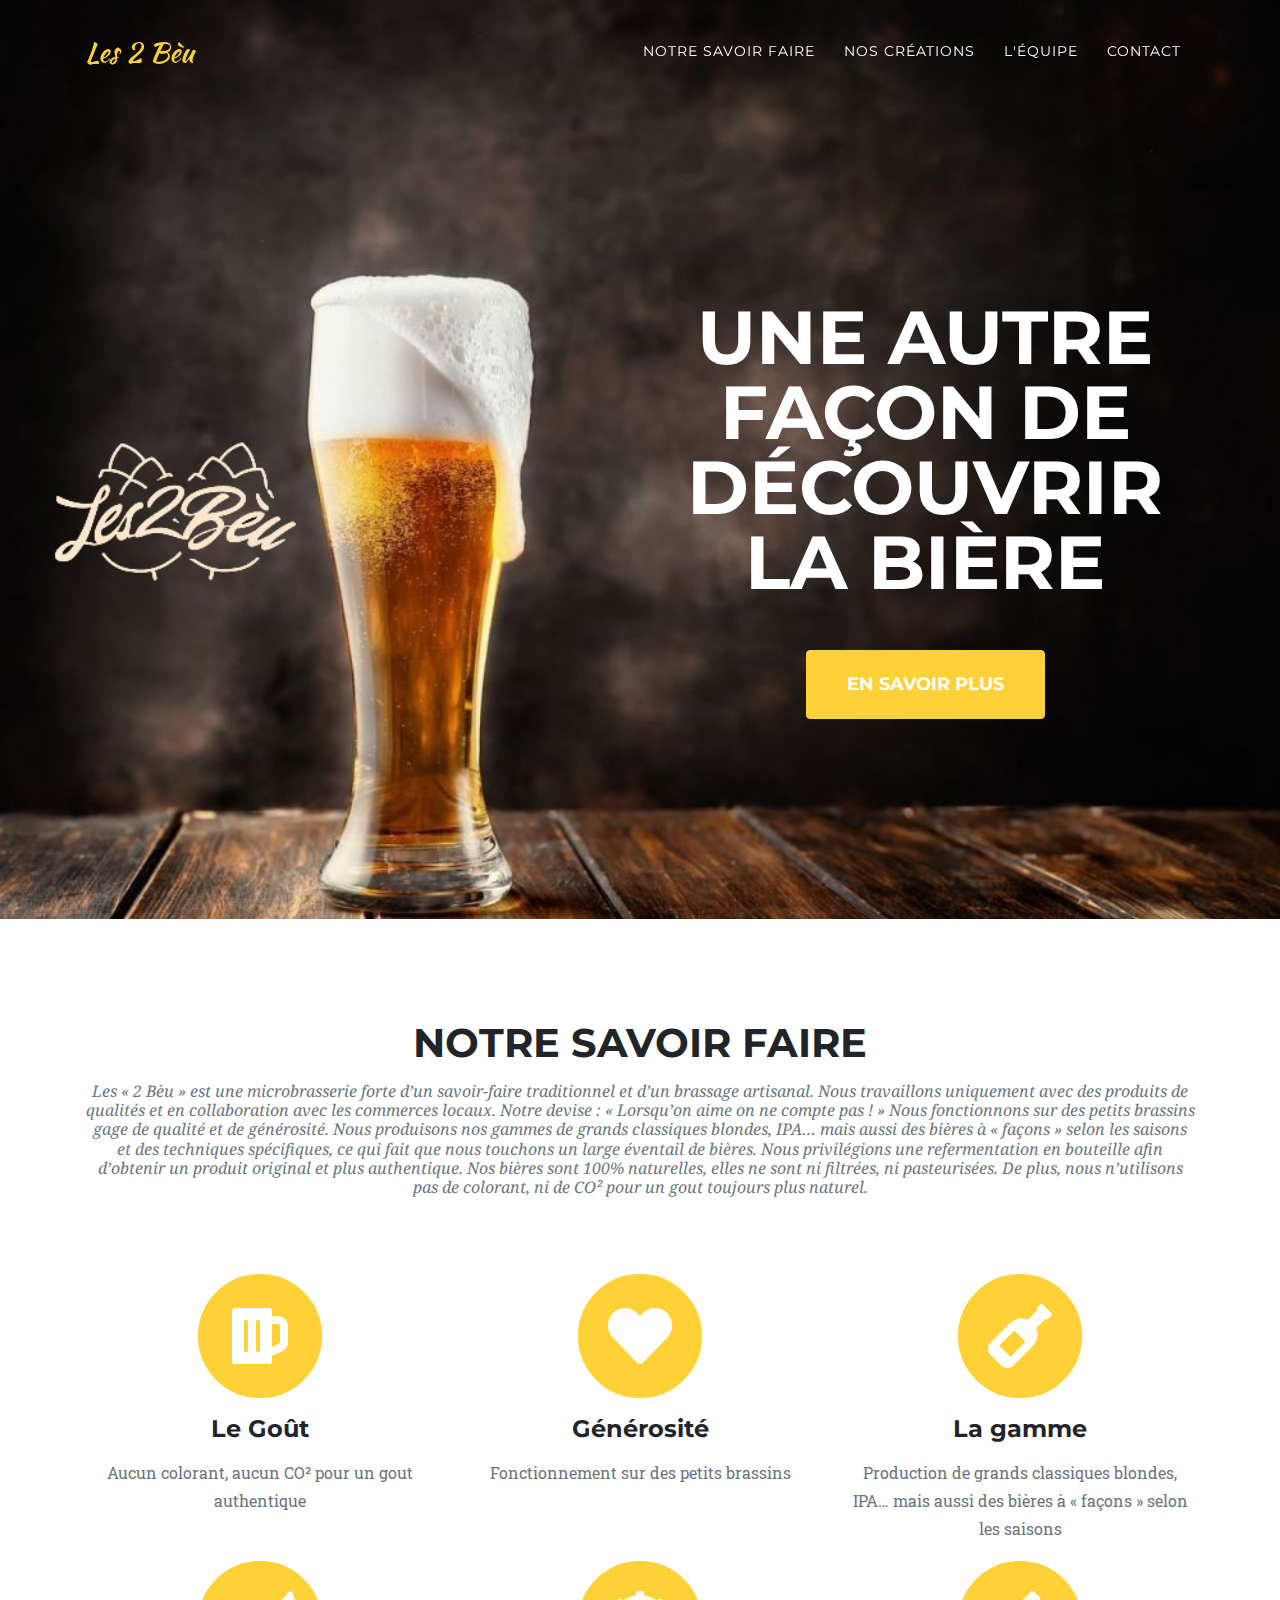
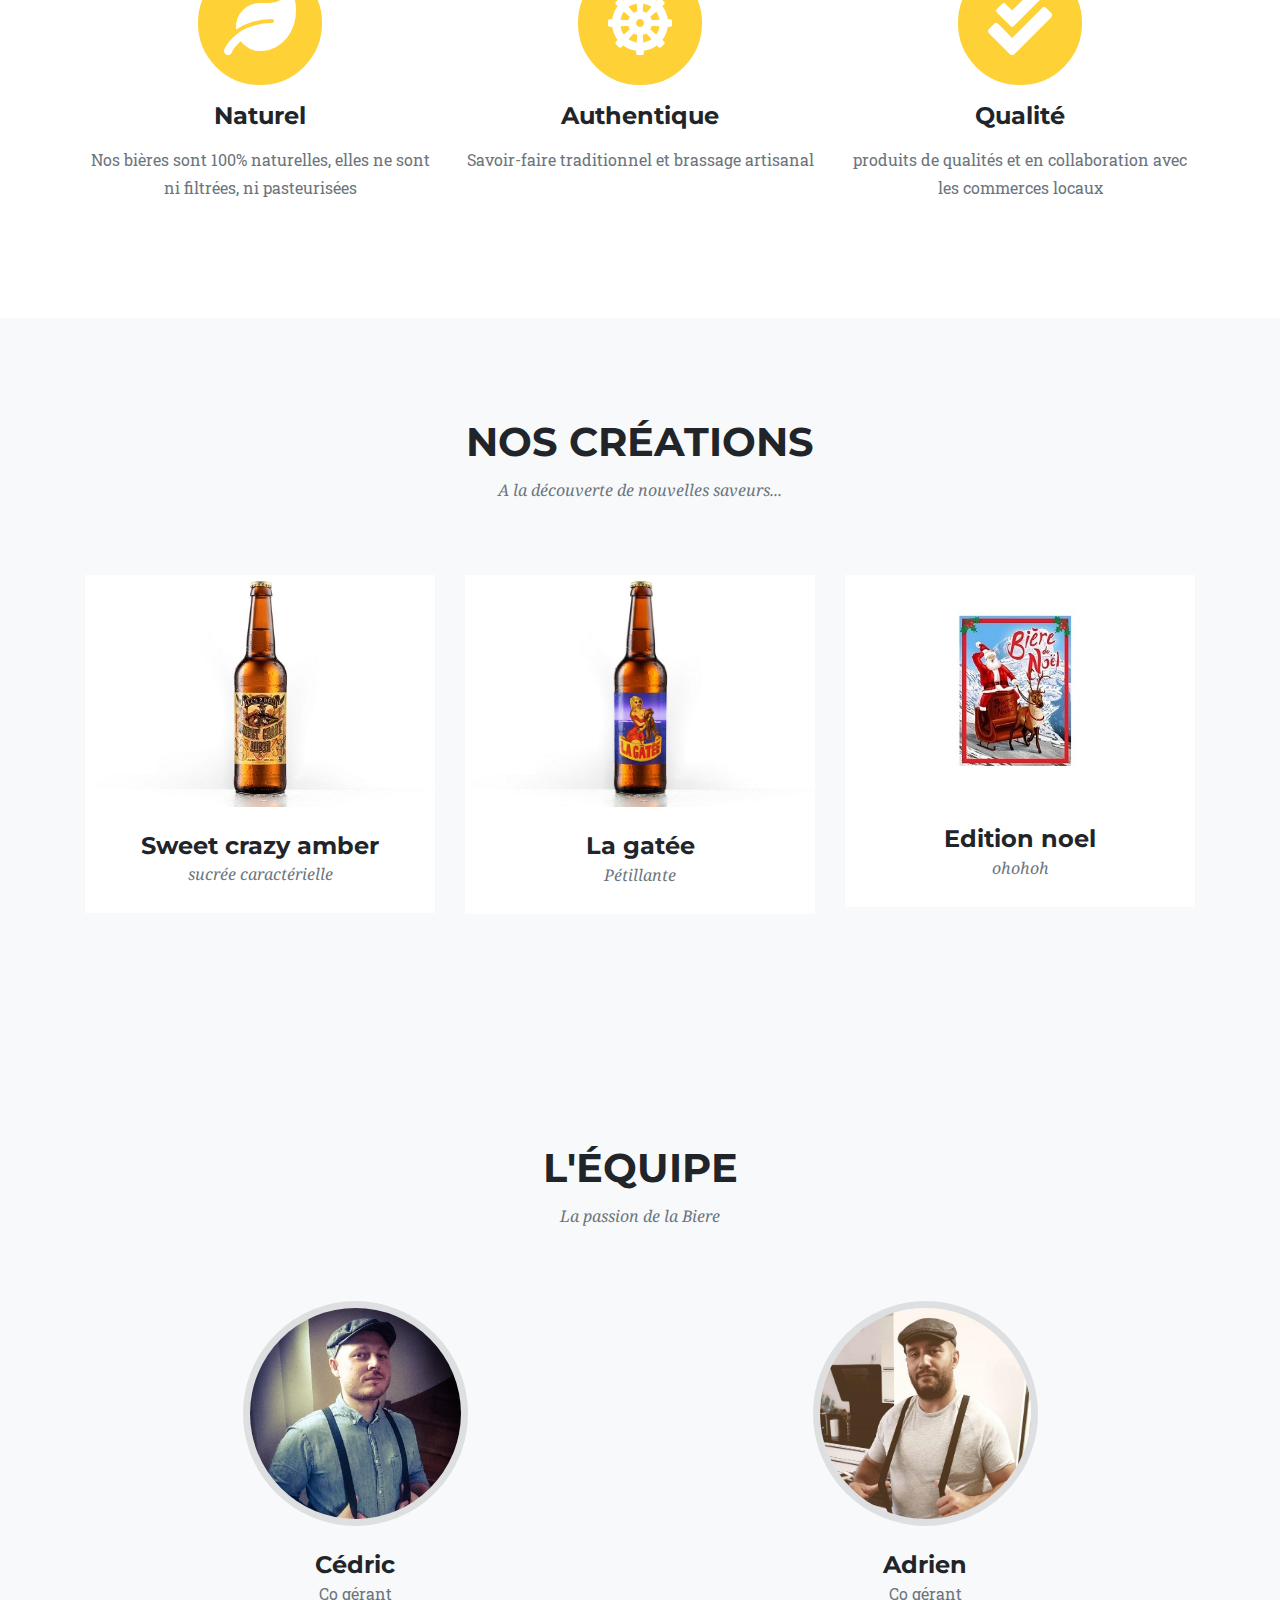
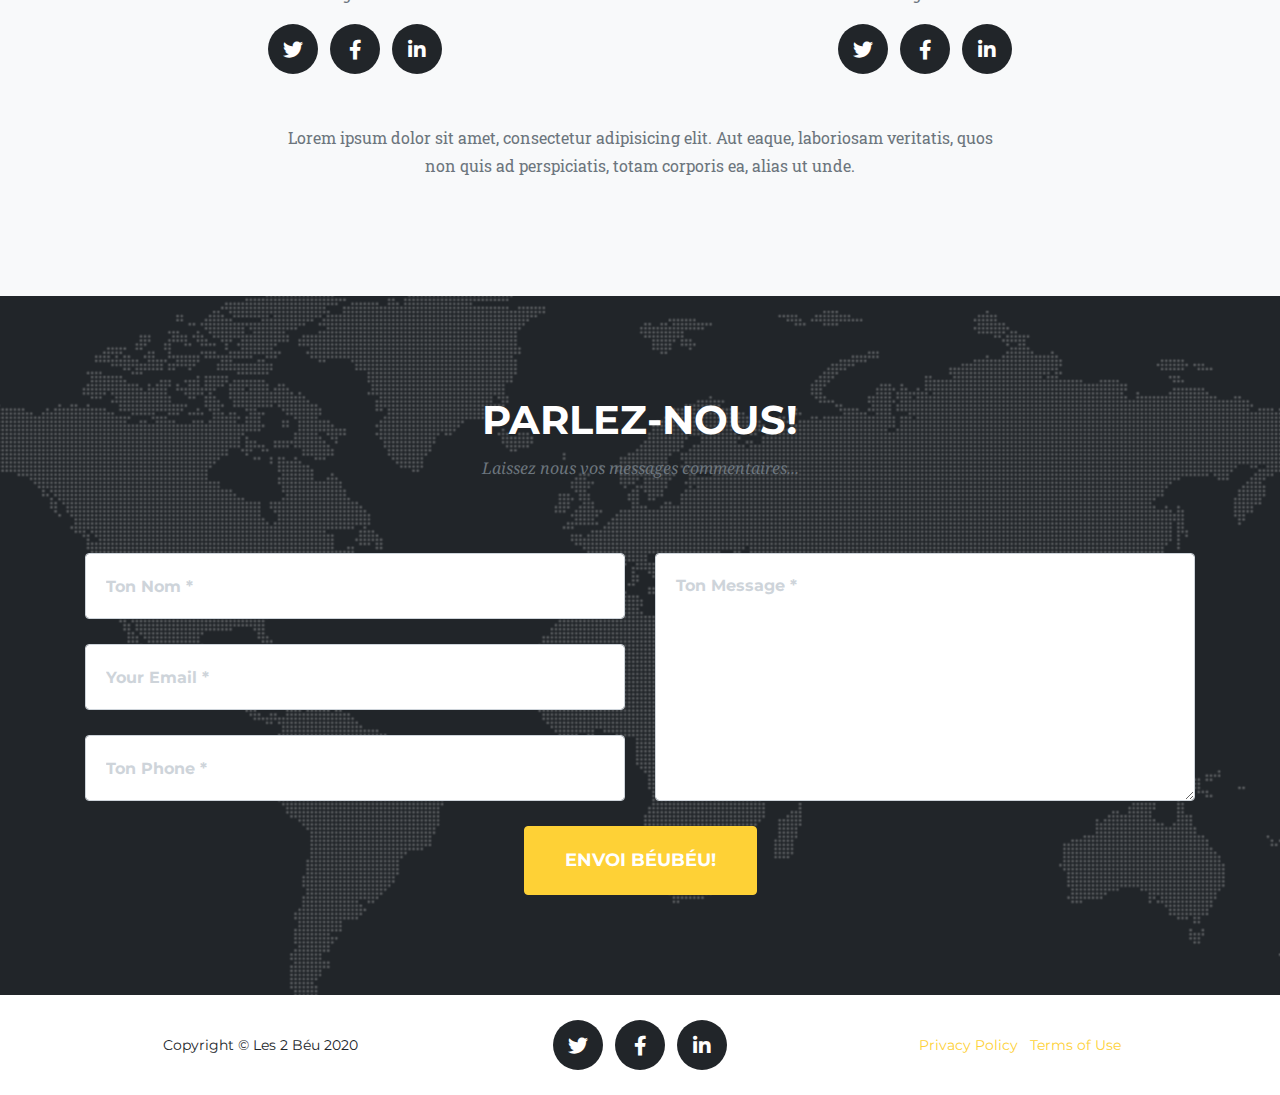
==== index.html @ 0a38c8e0 "Add files via upload" ====
<!DOCTYPE html>
<html lang="en">

<head>

  <meta charset="utf-8">
  <meta name="viewport" content="width=device-width, initial-scale=1, shrink-to-fit=no">
  <meta name="description" content="">
  <meta name="author" content="">

  <title>Les 2 Bèu</title>

  <!-- Bootstrap core CSS -->
  <link href="vendor/bootstrap/css/bootstrap.min.css" rel="stylesheet">

  <!-- Custom fonts for this template -->
  <link href="vendor/fontawesome-free/css/all.min.css" rel="stylesheet" type="text/css">
  <link href="https://fonts.googleapis.com/css?family=Montserrat:400,700" rel="stylesheet" type="text/css">
  <link href='https://fonts.googleapis.com/css?family=Kaushan+Script' rel='stylesheet' type='text/css'>
  <link href='https://fonts.googleapis.com/css?family=Droid+Serif:400,700,400italic,700italic' rel='stylesheet' type='text/css'>
  <link href='https://fonts.googleapis.com/css?family=Roboto+Slab:400,100,300,700' rel='stylesheet' type='text/css'>

  <!-- Custom styles for this template -->
  <link href="css/agency.min.css" rel="stylesheet">

</head>

<body id="page-top">

  <!-- Navigation -->
  <nav class="navbar navbar-expand-lg navbar-dark fixed-top" id="mainNav">
    <div class="container">
      <a class="navbar-brand js-scroll-trigger" href="#page-top">Les 2 Bèu</a>
      <button class="navbar-toggler navbar-toggler-right" type="button" data-toggle="collapse" data-target="#navbarResponsive" aria-controls="navbarResponsive" aria-expanded="false" aria-label="Toggle navigation">
        Menu
        <i class="fas fa-bars"></i>
      </button>
      <div class="collapse navbar-collapse" id="navbarResponsive">
        <ul class="navbar-nav text-uppercase ml-auto">
          <li class="nav-item">
            <a class="nav-link js-scroll-trigger" href="#services">Notre savoir faire</a>
          </li>
          <li class="nav-item">
            <a class="nav-link js-scroll-trigger" href="#portfolio">Nos créations</a>
          </li>
<!--          <li class="nav-item">
            <a class="nav-link js-scroll-trigger" href="#about">About</a>
          </li>-->
          <li class="nav-item">
            <a class="nav-link js-scroll-trigger" href="#team">L'équipe</a>
          </li>
          <li class="nav-item">
            <a class="nav-link js-scroll-trigger" href="#contact">Contact</a>
          </li>
        </ul>
      </div>
    </div>
  </nav>

  <!-- Header -->
  <header class="masthead">
    <div class="container">
      <div class="intro-text">
        <div class="row">
          <div class="col">
            <!--1 of 2-->
          </div>
          <div class="col">
            <div class="intro-heading text-uppercase">Une autre façon de découvrir la bière</div>
            <a class="btn btn-primary btn-xl text-uppercase js-scroll-trigger" href="#services">En savoir plus</a>
          </div>
        </div>
        <!--<div class="intro-lead-in">Bienvenue chez Les 2 Bèu</div>-->
        
      </div>
    </div>
  </header>

  <!-- Services -->
  <section class="page-section" id="services">
    <div class="container">
      <div class="row">
        <div class="col-lg-12 text-center">
          <h2 class="section-heading text-uppercase">Notre savoir faire</h2>
          <h3 class="section-subheading text-muted">Les « 2 Bèu » est une microbrasserie forte d’un savoir-faire traditionnel et d’un brassage artisanal.
            Nous travaillons uniquement avec des produits de qualités et en collaboration avec les commerces
            locaux.
            Notre devise : « Lorsqu’on aime on ne compte pas ! »
            Nous fonctionnons sur des petits brassins gage de qualité et de générosité.
            Nous produisons nos gammes de grands classiques blondes, IPA… mais aussi des bières à « façons »
            selon les saisons et des techniques spécifiques, ce qui fait que nous touchons un large éventail de
            bières.
            Nous privilégions une refermentation en bouteille afin d’obtenir un produit original et plus
            authentique.
            Nos bières sont 100% naturelles, elles ne sont ni filtrées, ni pasteurisées. De plus, nous n’utilisons pas
            de colorant, ni de CO² pour un gout toujours plus naturel.</h3>
        </div>
      </div>
      <div class="row text-center">
        <div class="col-md-4">
          <span class="fa-stack fa-4x">
            <i class="fas fa-circle fa-stack-2x text-primary"></i>
            <i class="fas fa-beer fa-stack-1x fa-inverse"></i>
          </span>
          <h4 class="service-heading">Le Goût</h4>
          <p class="text-muted">Aucun colorant, aucun CO² pour un gout authentique</p>
        </div>
        <div class="col-md-4">
          <span class="fa-stack fa-4x">
            <i class="fas fa-circle fa-stack-2x text-primary"></i>
            <i class="fas fa-heart fa-stack-1x fa-inverse"></i>
          </span>
          <h4 class="service-heading">Générosité</h4>
          <p class="text-muted">Fonctionnement sur des petits brassins</p>
        </div>
        <div class="col-md-4">
          <span class="fa-stack fa-4x">
            <i class="fas fa-circle fa-stack-2x text-primary"></i>
            <i class="fas fa-wine-bottle fa-stack-1x fa-inverse"></i>
          </span>
          <h4 class="service-heading">La gamme</h4>
          <p class="text-muted">Production de grands classiques blondes, IPA… mais aussi des bières à « façons » selon les saisons</p>
        </div>
      </div>
      <div class="row text-center">
        <div class="col-md-4">
          <span class="fa-stack fa-4x">
            <i class="fas fa-circle fa-stack-2x text-primary"></i>
            <i class="fas fa-leaf fa-stack-1x fa-inverse"></i>
          </span>
          <h4 class="service-heading">Naturel</h4>
          <p class="text-muted">Nos bières sont 100% naturelles, elles ne sont ni filtrées, ni pasteurisées</p>
        </div>
        <div class="col-md-4">
          <span class="fa-stack fa-4x">
            <i class="fas fa-circle fa-stack-2x text-primary"></i>
            <i class="fas fa-dharmachakra fa-stack-1x fa-inverse"></i>
          </span>
          <h4 class="service-heading">Authentique</h4>
          <p class="text-muted">Savoir-faire traditionnel et brassage artisanal</p>
        </div>
        <div class="col-md-4">
          <span class="fa-stack fa-4x">
            <i class="fas fa-circle fa-stack-2x text-primary"></i>
            <i class="fas fa-check-double fa-stack-1x fa-inverse"></i>
          </span>
          <h4 class="service-heading">Qualité</h4>
          <p class="text-muted"> produits de qualités et en collaboration avec les commerces locaux</p>
        </div>
      </div>
    </div>
  </section>

  <!-- Portfolio Grid -->
  <section class="bg-light page-section" id="portfolio">
    <div class="container">
      <div class="row">
        <div class="col-lg-12 text-center">
          <h2 class="section-heading text-uppercase">Nos créations</h2>
          <h3 class="section-subheading text-muted">A la découverte de nouvelles saveurs...</h3>
        </div>
      </div>
      <div class="row">
        <div class="col-md-4 col-sm-6 portfolio-item">
          <a class="portfolio-link" data-toggle="modal" href="#portfolioModal1">
            <div class="portfolio-hover">
              <div class="portfolio-hover-content">
                <i class="fas fa-plus fa-3x"></i>
              </div>
            </div>
            <img class="img-fluid" src="img/portfolio/01-thumbnail.jpg" alt="">
          </a>
          <div class="portfolio-caption">
            <h4>Sweet crazy amber</h4>
            <p class="text-muted">sucrée caractérielle</p>
          </div>
        </div>
        <div class="col-md-4 col-sm-6 portfolio-item">
          <a class="portfolio-link" data-toggle="modal" href="#portfolioModal2">
            <div class="portfolio-hover">
              <div class="portfolio-hover-content">
                <i class="fas fa-plus fa-3x"></i>
              </div>
            </div>
            <img class="img-fluid" src="img/portfolio/02-thumbnail.jpg" alt="">
          </a>
          <div class="portfolio-caption">
            <h4>La gatée</h4>
            <p class="text-muted">Pétillante</p>
          </div>
        </div>
        <div class="col-md-4 col-sm-6 portfolio-item">
          <a class="portfolio-link" data-toggle="modal" href="#portfolioModal3">
            <div class="portfolio-hover">
              <div class="portfolio-hover-content">
                <i class="fas fa-plus fa-3x"></i>
              </div>
            </div>
            <img class="img-fluid" src="img/portfolio/03-thumbnail.jpg" alt="">
          </a>
          <div class="portfolio-caption">
            <h4>Edition noel</h4>
            <p class="text-muted">ohohoh</p>
          </div>
        </div>
        <!-- <div class="col-md-4 col-sm-6 portfolio-item">
          <a class="portfolio-link" data-toggle="modal" href="#portfolioModal4">
            <div class="portfolio-hover">
              <div class="portfolio-hover-content">
                <i class="fas fa-plus fa-3x"></i>
              </div>
            </div>
            <img class="img-fluid" src="img/portfolio/04-thumbnail.jpg" alt="">
          </a>
          <div class="portfolio-caption">
            <h4>Lines</h4>
            <p class="text-muted">Branding</p>
          </div>
        </div>
        <div class="col-md-4 col-sm-6 portfolio-item">
          <a class="portfolio-link" data-toggle="modal" href="#portfolioModal5">
            <div class="portfolio-hover">
              <div class="portfolio-hover-content">
                <i class="fas fa-plus fa-3x"></i>
              </div>
            </div>
            <img class="img-fluid" src="img/portfolio/05-thumbnail.jpg" alt="">
          </a>
          <div class="portfolio-caption">
            <h4>Southwest</h4>
            <p class="text-muted">Website Design</p>
          </div>
        </div>
        <div class="col-md-4 col-sm-6 portfolio-item">
          <a class="portfolio-link" data-toggle="modal" href="#portfolioModal6">
            <div class="portfolio-hover">
              <div class="portfolio-hover-content">
                <i class="fas fa-plus fa-3x"></i>
              </div>
            </div>
            <img class="img-fluid" src="img/portfolio/06-thumbnail.jpg" alt="">
          </a>
          <div class="portfolio-caption">
            <h4>Window</h4>
            <p class="text-muted">Photography</p>
          </div>
        </div>
      </div> -->
    </div>
  </section>

  <!-- About 
  <section class="page-section" id="about">
    <div class="container">
      <div class="row">
        <div class="col-lg-12 text-center">
          <h2 class="section-heading text-uppercase">About</h2>
          <h3 class="section-subheading text-muted">Lorem ipsum dolor sit amet consectetur.</h3>
        </div>
      </div>
      <div class="row">
        <div class="col-lg-12">
          <ul class="timeline">
            <li>
              <div class="timeline-image">
                <img class="rounded-circle img-fluid" src="img/about/1.jpg" alt="">
              </div>
              <div class="timeline-panel">
                <div class="timeline-heading">
                  <h4>2009-2011</h4>
                  <h4 class="subheading">Our Humble Beginnings</h4>
                </div>
                <div class="timeline-body">
                  <p class="text-muted">Lorem ipsum dolor sit amet, consectetur adipisicing elit. Sunt ut voluptatum eius sapiente, totam reiciendis temporibus qui quibusdam, recusandae sit vero unde, sed, incidunt et ea quo dolore laudantium consectetur!</p>
                </div>
              </div>
            </li>
            <li class="timeline-inverted">
              <div class="timeline-image">
                <img class="rounded-circle img-fluid" src="img/about/2.jpg" alt="">
              </div>
              <div class="timeline-panel">
                <div class="timeline-heading">
                  <h4>March 2011</h4>
                  <h4 class="subheading">An Agency is Born</h4>
                </div>
                <div class="timeline-body">
                  <p class="text-muted">Lorem ipsum dolor sit amet, consectetur adipisicing elit. Sunt ut voluptatum eius sapiente, totam reiciendis temporibus qui quibusdam, recusandae sit vero unde, sed, incidunt et ea quo dolore laudantium consectetur!</p>
                </div>
              </div>
            </li>
            <li>
              <div class="timeline-image">
                <img class="rounded-circle img-fluid" src="img/about/3.jpg" alt="">
              </div>
              <div class="timeline-panel">
                <div class="timeline-heading">
                  <h4>December 2012</h4>
                  <h4 class="subheading">Transition to Full Service</h4>
                </div>
                <div class="timeline-body">
                  <p class="text-muted">Lorem ipsum dolor sit amet, consectetur adipisicing elit. Sunt ut voluptatum eius sapiente, totam reiciendis temporibus qui quibusdam, recusandae sit vero unde, sed, incidunt et ea quo dolore laudantium consectetur!</p>
                </div>
              </div>
            </li>
            <li class="timeline-inverted">
              <div class="timeline-image">
                <img class="rounded-circle img-fluid" src="img/about/4.jpg" alt="">
              </div>
              <div class="timeline-panel">
                <div class="timeline-heading">
                  <h4>July 2014</h4>
                  <h4 class="subheading">Phase Two Expansion</h4>
                </div>
                <div class="timeline-body">
                  <p class="text-muted">Lorem ipsum dolor sit amet, consectetur adipisicing elit. Sunt ut voluptatum eius sapiente, totam reiciendis temporibus qui quibusdam, recusandae sit vero unde, sed, incidunt et ea quo dolore laudantium consectetur!</p>
                </div>
              </div>
            </li>
            <li class="timeline-inverted">
              <div class="timeline-image">
                <h4>Be Part
                  <br>Of Our
                  <br>Story!</h4>
              </div>
            </li>
          </ul>
        </div>
      </div>
    </div>
  </section>-->

  <!-- Team -->
  <section class="bg-light page-section" id="team">
    <div class="container">
      <div class="row">
        <div class="col-lg-12 text-center">
          <h2 class="section-heading text-uppercase">L'équipe</h2>
          <h3 class="section-subheading text-muted">La passion de la Biere</h3>
        </div>
      </div>
      <div class="row">
        <div class="col-6">
          <div class="team-member">
            <img class="mx-auto rounded-circle" src="img/team/1.jpg" alt="">
            <h4>Cédric</h4>
            <p class="text-muted">Co gérant</p>
            <ul class="list-inline social-buttons">
              <li class="list-inline-item">
                <a href="#">
                  <i class="fab fa-twitter"></i>
                </a>
              </li>
              <li class="list-inline-item">
                <a href="#">
                  <i class="fab fa-facebook-f"></i>
                </a>
              </li>
              <li class="list-inline-item">
                <a href="#">
                  <i class="fab fa-linkedin-in"></i>
                </a>
              </li>
            </ul>
          </div>
        </div>
        <div class="col-6">
          <div class="team-member">
            <img class="mx-auto rounded-circle" src="img/team/2.jpg" alt="">
            <h4>Adrien</h4>
            <p class="text-muted">Co gérant</p>
            <ul class="list-inline social-buttons">
              <li class="list-inline-item">
                <a href="#">
                  <i class="fab fa-twitter"></i>
                </a>
              </li>
              <li class="list-inline-item">
                <a href="#">
                  <i class="fab fa-facebook-f"></i>
                </a>
              </li>
              <li class="list-inline-item">
                <a href="#">
                  <i class="fab fa-linkedin-in"></i>
                </a>
              </li>
            </ul>
          </div>
        </div>
      </div>
      <div class="row">
        <div class="col-lg-8 mx-auto text-center">
          <p class="large text-muted">Lorem ipsum dolor sit amet, consectetur adipisicing elit. Aut eaque, laboriosam veritatis, quos non quis ad perspiciatis, totam corporis ea, alias ut unde.</p>
        </div>
      </div>
    </div>
  </section>

  <!-- Clients 
  <section class="py-5">
    <div class="container">
      <div class="row">
        <div class="col-md-3 col-sm-6">
          <a href="#">
            <img class="img-fluid d-block mx-auto" src="img/logos/envato.jpg" alt="">
          </a>
        </div>
        <div class="col-md-3 col-sm-6">
          <a href="#">
            <img class="img-fluid d-block mx-auto" src="img/logos/designmodo.jpg" alt="">
          </a>
        </div>
        <div class="col-md-3 col-sm-6">
          <a href="#">
            <img class="img-fluid d-block mx-auto" src="img/logos/themeforest.jpg" alt="">
          </a>
        </div>
        <div class="col-md-3 col-sm-6">
          <a href="#">
            <img class="img-fluid d-block mx-auto" src="img/logos/creative-market.jpg" alt="">
          </a>
        </div>
      </div>
    </div>
  </section>-->

  <!-- Contact -->
  <section class="page-section" id="contact">
    <div class="container">
      <div class="row">
        <div class="col-lg-12 text-center">
          <h2 class="section-heading text-uppercase">Parlez-nous!</h2>
          <h3 class="section-subheading text-muted">Laissez nous vos messages commentaires...</h3>
        </div>
      </div>
      <div class="row">
        <div class="col-lg-12">
          <form id="contactForm" name="sentMessage" novalidate="novalidate">
            <div class="row">
              <div class="col-md-6">
                <div class="form-group">
                  <input class="form-control" id="name" type="text" placeholder="Ton Nom *" required="required" data-validation-required-message="Please enter your name.">
                  <p class="help-block text-danger"></p>
                </div>
                <div class="form-group">
                  <input class="form-control" id="email" type="email" placeholder="Your Email *" required="required" data-validation-required-message="Please enter your email address.">
                  <p class="help-block text-danger"></p>
                </div>
                <div class="form-group">
                  <input class="form-control" id="phone" type="tel" placeholder="Ton Phone *" required="required" data-validation-required-message="Please enter your phone number.">
                  <p class="help-block text-danger"></p>
                </div>
              </div>
              <div class="col-md-6">
                <div class="form-group">
                  <textarea class="form-control" id="message" placeholder="Ton Message *" required="required" data-validation-required-message="Please enter a message."></textarea>
                  <p class="help-block text-danger"></p>
                </div>
              </div>
              <div class="clearfix"></div>
              <div class="col-lg-12 text-center">
                <div id="success"></div>
                <button id="sendMessageButton" class="btn btn-primary btn-xl text-uppercase" type="submit">Envoi BéuBéu!</button>
              </div>
            </div>
          </form>
        </div>
      </div>
    </div>
  </section>

  <!-- Footer -->
  <footer class="footer">
    <div class="container">
      <div class="row align-items-center">
        <div class="col-md-4">
          <span class="copyright">Copyright &copy; Les 2 Béu 2020</span>
        </div>
        <div class="col-md-4">
          <ul class="list-inline social-buttons">
            <li class="list-inline-item">
              <a href="#">
                <i class="fab fa-twitter"></i>
              </a>
            </li>
            <li class="list-inline-item">
              <a href="#">
                <i class="fab fa-facebook-f"></i>
              </a>
            </li>
            <li class="list-inline-item">
              <a href="#">
                <i class="fab fa-linkedin-in"></i>
              </a>
            </li>
          </ul>
        </div>
        <div class="col-md-4">
          <ul class="list-inline quicklinks">
            <li class="list-inline-item">
              <a href="#">Privacy Policy</a>
            </li>
            <li class="list-inline-item">
              <a href="#">Terms of Use</a>
            </li>
          </ul>
        </div>
      </div>
    </div>
  </footer>

  <!-- Portfolio Modals -->

  <!-- Modal 1 -->
  <div class="portfolio-modal modal fade" id="portfolioModal1" tabindex="-1" role="dialog" aria-hidden="true">
    <div class="modal-dialog">
      <div class="modal-content">
        <div class="close-modal" data-dismiss="modal">
          <div class="lr">
            <div class="rl"></div>
          </div>
        </div>
        <div class="container">
          <div class="row">
            <div class="col-lg-8 mx-auto">
              <div class="modal-body">
                <!-- Project Details Go Here -->
                <h2 class="text-uppercase">Project Name</h2>
                <p class="item-intro text-muted">Lorem ipsum dolor sit amet consectetur.</p>
                <img class="img-fluid d-block mx-auto" src="img/portfolio/01-full.jpg" alt="">
                <p>Use this area to describe your project. Lorem ipsum dolor sit amet, consectetur adipisicing elit. Est blanditiis dolorem culpa incidunt minus dignissimos deserunt repellat aperiam quasi sunt officia expedita beatae cupiditate, maiores repudiandae, nostrum, reiciendis facere nemo!</p>
                <ul class="list-inline">
                  <li>Date: January 2017</li>
                  <li>Client: Threads</li>
                  <li>Category: Illustration</li>
                </ul>
                <button class="btn btn-primary" data-dismiss="modal" type="button">
                  <i class="fas fa-times"></i>
                  Close Project</button>
              </div>
            </div>
          </div>
        </div>
      </div>
    </div>
  </div>

  <!-- Modal 2 -->
  <div class="portfolio-modal modal fade" id="portfolioModal2" tabindex="-1" role="dialog" aria-hidden="true">
    <div class="modal-dialog">
      <div class="modal-content">
        <div class="close-modal" data-dismiss="modal">
          <div class="lr">
            <div class="rl"></div>
          </div>
        </div>
        <div class="container">
          <div class="row">
            <div class="col-lg-8 mx-auto">
              <div class="modal-body">
                <!-- Project Details Go Here -->
                <h2 class="text-uppercase">Project Name</h2>
                <p class="item-intro text-muted">Lorem ipsum dolor sit amet consectetur.</p>
                <img class="img-fluid d-block mx-auto" src="img/portfolio/02-full.jpg" alt="">
                <p>Use this area to describe your project. Lorem ipsum dolor sit amet, consectetur adipisicing elit. Est blanditiis dolorem culpa incidunt minus dignissimos deserunt repellat aperiam quasi sunt officia expedita beatae cupiditate, maiores repudiandae, nostrum, reiciendis facere nemo!</p>
                <ul class="list-inline">
                  <li>Date: January 2017</li>
                  <li>Client: Explore</li>
                  <li>Category: Graphic Design</li>
                </ul>
                <button class="btn btn-primary" data-dismiss="modal" type="button">
                  <i class="fas fa-times"></i>
                  Close Project</button>
              </div>
            </div>
          </div>
        </div>
      </div>
    </div>
  </div>

  <!-- Modal 3 -->
  <div class="portfolio-modal modal fade" id="portfolioModal3" tabindex="-1" role="dialog" aria-hidden="true">
    <div class="modal-dialog">
      <div class="modal-content">
        <div class="close-modal" data-dismiss="modal">
          <div class="lr">
            <div class="rl"></div>
          </div>
        </div>
        <div class="container">
          <div class="row">
            <div class="col-lg-8 mx-auto">
              <div class="modal-body">
                <!-- Project Details Go Here -->
                <h2 class="text-uppercase">Project Name</h2>
                <p class="item-intro text-muted">Lorem ipsum dolor sit amet consectetur.</p>
                <img class="img-fluid d-block mx-auto" src="img/portfolio/03-full.jpg" alt="">
                <p>Use this area to describe your project. Lorem ipsum dolor sit amet, consectetur adipisicing elit. Est blanditiis dolorem culpa incidunt minus dignissimos deserunt repellat aperiam quasi sunt officia expedita beatae cupiditate, maiores repudiandae, nostrum, reiciendis facere nemo!</p>
                <ul class="list-inline">
                  <li>Date: January 2017</li>
                  <li>Client: Finish</li>
                  <li>Category: Identity</li>
                </ul>
                <button class="btn btn-primary" data-dismiss="modal" type="button">
                  <i class="fas fa-times"></i>
                  Close Project</button>
              </div>
            </div>
          </div>
        </div>
      </div>
    </div>
  </div>

  <!-- Modal 4 -->
  <div class="portfolio-modal modal fade" id="portfolioModal4" tabindex="-1" role="dialog" aria-hidden="true">
    <div class="modal-dialog">
      <div class="modal-content">
        <div class="close-modal" data-dismiss="modal">
          <div class="lr">
            <div class="rl"></div>
          </div>
        </div>
        <div class="container">
          <div class="row">
            <div class="col-lg-8 mx-auto">
              <div class="modal-body">
                <!-- Project Details Go Here -->
                <h2 class="text-uppercase">Project Name</h2>
                <p class="item-intro text-muted">Lorem ipsum dolor sit amet consectetur.</p>
                <img class="img-fluid d-block mx-auto" src="img/portfolio/04-full.jpg" alt="">
                <p>Use this area to describe your project. Lorem ipsum dolor sit amet, consectetur adipisicing elit. Est blanditiis dolorem culpa incidunt minus dignissimos deserunt repellat aperiam quasi sunt officia expedita beatae cupiditate, maiores repudiandae, nostrum, reiciendis facere nemo!</p>
                <ul class="list-inline">
                  <li>Date: January 2017</li>
                  <li>Client: Lines</li>
                  <li>Category: Branding</li>
                </ul>
                <button class="btn btn-primary" data-dismiss="modal" type="button">
                  <i class="fas fa-times"></i>
                  Close Project</button>
              </div>
            </div>
          </div>
        </div>
      </div>
    </div>
  </div>

  <!-- Modal 5 -->
  <div class="portfolio-modal modal fade" id="portfolioModal5" tabindex="-1" role="dialog" aria-hidden="true">
    <div class="modal-dialog">
      <div class="modal-content">
        <div class="close-modal" data-dismiss="modal">
          <div class="lr">
            <div class="rl"></div>
          </div>
        </div>
        <div class="container">
          <div class="row">
            <div class="col-lg-8 mx-auto">
              <div class="modal-body">
                <!-- Project Details Go Here -->
                <h2 class="text-uppercase">Project Name</h2>
                <p class="item-intro text-muted">Lorem ipsum dolor sit amet consectetur.</p>
                <img class="img-fluid d-block mx-auto" src="img/portfolio/05-full.jpg" alt="">
                <p>Use this area to describe your project. Lorem ipsum dolor sit amet, consectetur adipisicing elit. Est blanditiis dolorem culpa incidunt minus dignissimos deserunt repellat aperiam quasi sunt officia expedita beatae cupiditate, maiores repudiandae, nostrum, reiciendis facere nemo!</p>
                <ul class="list-inline">
                  <li>Date: January 2017</li>
                  <li>Client: Southwest</li>
                  <li>Category: Website Design</li>
                </ul>
                <button class="btn btn-primary" data-dismiss="modal" type="button">
                  <i class="fas fa-times"></i>
                  Close Project</button>
              </div>
            </div>
          </div>
        </div>
      </div>
    </div>
  </div>

  <!-- Modal 6 -->
  <div class="portfolio-modal modal fade" id="portfolioModal6" tabindex="-1" role="dialog" aria-hidden="true">
    <div class="modal-dialog">
      <div class="modal-content">
        <div class="close-modal" data-dismiss="modal">
          <div class="lr">
            <div class="rl"></div>
          </div>
        </div>
        <div class="container">
          <div class="row">
            <div class="col-lg-8 mx-auto">
              <div class="modal-body">
                <!-- Project Details Go Here -->
                <h2 class="text-uppercase">Project Name</h2>
                <p class="item-intro text-muted">Lorem ipsum dolor sit amet consectetur.</p>
                <img class="img-fluid d-block mx-auto" src="img/portfolio/06-full.jpg" alt="">
                <p>Use this area to describe your project. Lorem ipsum dolor sit amet, consectetur adipisicing elit. Est blanditiis dolorem culpa incidunt minus dignissimos deserunt repellat aperiam quasi sunt officia expedita beatae cupiditate, maiores repudiandae, nostrum, reiciendis facere nemo!</p>
                <ul class="list-inline">
                  <li>Date: January 2017</li>
                  <li>Client: Window</li>
                  <li>Category: Photography</li>
                </ul>
                <button class="btn btn-primary" data-dismiss="modal" type="button">
                  <i class="fas fa-times"></i>
                  Close Project</button>
              </div>
            </div>
          </div>
        </div>
      </div>
    </div>
  </div>

  <!-- Bootstrap core JavaScript -->
  <script src="vendor/jquery/jquery.min.js"></script>
  <script src="vendor/bootstrap/js/bootstrap.bundle.min.js"></script>

  <!-- Plugin JavaScript -->
  <script src="vendor/jquery-easing/jquery.easing.min.js"></script>

  <!-- Contact form JavaScript -->
  <script src="js/jqBootstrapValidation.js"></script>
  <script src="js/contact_me.js"></script>

  <!-- Custom scripts for this template -->
  <script src="js/agency.min.js"></script>

</body>

</html>
---- css/agency.min.css ----
/*!
 * Start Bootstrap - Agency v5.2.2 (https://startbootstrap.com/template-overviews/agency)
 * Copyright 2013-2019 Start Bootstrap
 * Licensed under MIT (https://github.com/BlackrockDigital/startbootstrap-agency/blob/master/LICENSE)
 */body{overflow-x:hidden;font-family:'Roboto Slab',-apple-system,BlinkMacSystemFont,'Segoe UI',Roboto,'Helvetica Neue',Arial,sans-serif,'Apple Color Emoji','Segoe UI Emoji','Segoe UI Symbol','Noto Color Emoji'}p{line-height:1.75}a{color:#fed136}a:hover{color:#fec503}.text-primary{color:#fed136!important}h1,h2,h3,h4,h5,h6{font-weight:700;font-family:Montserrat,-apple-system,BlinkMacSystemFont,'Segoe UI',Roboto,'Helvetica Neue',Arial,sans-serif,'Apple Color Emoji','Segoe UI Emoji','Segoe UI Symbol','Noto Color Emoji'}.page-section{padding:100px 0}.page-section h2.section-heading{font-size:40px;margin-top:0;margin-bottom:15px}.page-section h3.section-subheading{font-size:16px;font-weight:400;font-style:italic;margin-bottom:75px;text-transform:none;font-family:'Droid Serif',-apple-system,BlinkMacSystemFont,'Segoe UI',Roboto,'Helvetica Neue',Arial,sans-serif,'Apple Color Emoji','Segoe UI Emoji','Segoe UI Symbol','Noto Color Emoji'}@media (min-width:768px){section{padding:150px 0}}::-moz-selection{background:#fed136;text-shadow:none}::selection{background:#fed136;text-shadow:none}img::-moz-selection{background:0 0}img::selection{background:0 0}img::-moz-selection{background:0 0}.btn{font-family:Montserrat,-apple-system,BlinkMacSystemFont,'Segoe UI',Roboto,'Helvetica Neue',Arial,sans-serif,'Apple Color Emoji','Segoe UI Emoji','Segoe UI Symbol','Noto Color Emoji';font-weight:700}.btn-xl{font-size:18px;padding:20px 40px}.btn-primary{background-color:#fed136;border-color:#fed136}.btn-primary:active,.btn-primary:focus,.btn-primary:hover{background-color:#fec810!important;border-color:#fec810!important;color:#fff}.btn-primary:active,.btn-primary:focus{box-shadow:0 0 0 .2rem rgba(254,209,55,.5)!important}#mainNav{background-color:#212529}#mainNav .navbar-toggler{font-size:12px;right:0;padding:13px;text-transform:uppercase;color:#fff;border:0;background-color:#fed136;font-family:Montserrat,-apple-system,BlinkMacSystemFont,'Segoe UI',Roboto,'Helvetica Neue',Arial,sans-serif,'Apple Color Emoji','Segoe UI Emoji','Segoe UI Symbol','Noto Color Emoji'}#mainNav .navbar-brand{color:#fed136;font-family:'Kaushan Script',-apple-system,BlinkMacSystemFont,'Segoe UI',Roboto,'Helvetica Neue',Arial,sans-serif,'Apple Color Emoji','Segoe UI Emoji','Segoe UI Symbol','Noto Color Emoji'}#mainNav .navbar-brand.active,#mainNav .navbar-brand:active,#mainNav .navbar-brand:focus,#mainNav .navbar-brand:hover{color:#fec503}#mainNav .navbar-nav .nav-item .nav-link{font-size:90%;font-weight:400;padding:.75em 0;letter-spacing:1px;color:#fff;font-family:Montserrat,-apple-system,BlinkMacSystemFont,'Segoe UI',Roboto,'Helvetica Neue',Arial,sans-serif,'Apple Color Emoji','Segoe UI Emoji','Segoe UI Symbol','Noto Color Emoji'}#mainNav .navbar-nav .nav-item .nav-link.active,#mainNav .navbar-nav .nav-item .nav-link:hover{color:#fed136}@media (min-width:992px){#mainNav{padding-top:25px;padding-bottom:25px;transition:padding-top .3s,padding-bottom .3s;border:none;background-color:transparent}#mainNav .navbar-brand{font-size:1.75em;transition:all .3s}#mainNav .navbar-nav .nav-item .nav-link{padding:1.1em 1em!important}#mainNav.navbar-shrink{padding-top:0;padding-bottom:0;background-color:#212529}#mainNav.navbar-shrink .navbar-brand{font-size:1.25em;padding:12px 0}}header.masthead{text-align:center;color:#fff;background-image:url(../img/header-bg.jpg);background-repeat:no-repeat;background-attachment:scroll;background-position:center center;background-size:cover}header.masthead .intro-text{padding-top:150px;padding-bottom:100px}header.masthead .intro-text .intro-lead-in{font-size:22px;font-style:italic;line-height:22px;margin-bottom:25px;font-family:'Droid Serif',-apple-system,BlinkMacSystemFont,'Segoe UI',Roboto,'Helvetica Neue',Arial,sans-serif,'Apple Color Emoji','Segoe UI Emoji','Segoe UI Symbol','Noto Color Emoji'}header.masthead .intro-text .intro-heading{font-size:50px;font-weight:700;line-height:50px;margin-bottom:25px;font-family:Montserrat,-apple-system,BlinkMacSystemFont,'Segoe UI',Roboto,'Helvetica Neue',Arial,sans-serif,'Apple Color Emoji','Segoe UI Emoji','Segoe UI Symbol','Noto Color Emoji'}@media (min-width:768px){header.masthead .intro-text{padding-top:300px;padding-bottom:200px}header.masthead .intro-text .intro-lead-in{font-size:40px;font-style:italic;line-height:40px;margin-bottom:25px;font-family:'Droid Serif',-apple-system,BlinkMacSystemFont,'Segoe UI',Roboto,'Helvetica Neue',Arial,sans-serif,'Apple Color Emoji','Segoe UI Emoji','Segoe UI Symbol','Noto Color Emoji'}header.masthead .intro-text .intro-heading{font-size:75px;font-weight:700;line-height:75px;margin-bottom:50px;font-family:Montserrat,-apple-system,BlinkMacSystemFont,'Segoe UI',Roboto,'Helvetica Neue',Arial,sans-serif,'Apple Color Emoji','Segoe UI Emoji','Segoe UI Symbol','Noto Color Emoji'}}.service-heading{margin:15px 0;text-transform:none}#portfolio .portfolio-item{right:0;margin:0 0 15px}#portfolio .portfolio-item .portfolio-link{position:relative;display:block;max-width:400px;margin:0 auto;cursor:pointer}#portfolio .portfolio-item .portfolio-link .portfolio-hover{position:absolute;width:100%;height:100%;transition:all ease .5s;opacity:0;background:rgba(254,209,54,.9)}#portfolio .portfolio-item .portfolio-link .portfolio-hover:hover{opacity:1}#portfolio .portfolio-item .portfolio-link .portfolio-hover .portfolio-hover-content{font-size:20px;position:absolute;top:50%;width:100%;height:20px;margin-top:-12px;text-align:center;color:#fff}#portfolio .portfolio-item .portfolio-link .portfolio-hover .portfolio-hover-content i{margin-top:-12px}#portfolio .portfolio-item .portfolio-link .portfolio-hover .portfolio-hover-content h3,#portfolio .portfolio-item .portfolio-link .portfolio-hover .portfolio-hover-content h4{margin:0}#portfolio .portfolio-item .portfolio-caption{max-width:400px;margin:0 auto;padding:25px;text-align:center;background-color:#fff}#portfolio .portfolio-item .portfolio-caption h4{margin:0;text-transform:none}#portfolio .portfolio-item .portfolio-caption p{font-size:16px;font-style:italic;margin:0;font-family:'Droid Serif',-apple-system,BlinkMacSystemFont,'Segoe UI',Roboto,'Helvetica Neue',Arial,sans-serif,'Apple Color Emoji','Segoe UI Emoji','Segoe UI Symbol','Noto Color Emoji'}#portfolio *{z-index:2}@media (min-width:767px){#portfolio .portfolio-item{margin:0 0 30px}}.portfolio-modal .modal-dialog{margin:1rem;max-width:100vw}.portfolio-modal .modal-content{padding:100px 0;text-align:center}.portfolio-modal .modal-content h2{font-size:3em;margin-bottom:15px}.portfolio-modal .modal-content p{margin-bottom:30px}.portfolio-modal .modal-content p.item-intro{font-size:16px;font-style:italic;margin:20px 0 30px;font-family:'Droid Serif',-apple-system,BlinkMacSystemFont,'Segoe UI',Roboto,'Helvetica Neue',Arial,sans-serif,'Apple Color Emoji','Segoe UI Emoji','Segoe UI Symbol','Noto Color Emoji'}.portfolio-modal .modal-content ul.list-inline{margin-top:0;margin-bottom:30px}.portfolio-modal .modal-content img{margin-bottom:30px}.portfolio-modal .modal-content button{cursor:pointer}.portfolio-modal .close-modal{position:absolute;top:25px;right:25px;width:75px;height:75px;cursor:pointer;background-color:transparent}.portfolio-modal .close-modal:hover{opacity:.3}.portfolio-modal .close-modal .lr{z-index:1051;width:1px;height:75px;margin-left:35px;transform:rotate(45deg);background-color:#212529}.portfolio-modal .close-modal .lr .rl{z-index:1052;width:1px;height:75px;transform:rotate(90deg);background-color:#212529}.timeline{position:relative;padding:0;list-style:none}.timeline:before{position:absolute;top:0;bottom:0;left:40px;width:2px;margin-left:-1.5px;content:'';background-color:#e9ecef}.timeline>li{position:relative;min-height:50px;margin-bottom:50px}.timeline>li:after,.timeline>li:before{display:table;content:' '}.timeline>li:after{clear:both}.timeline>li .timeline-panel{position:relative;float:right;width:100%;padding:0 20px 0 100px;text-align:left}.timeline>li .timeline-panel:before{right:auto;left:-15px;border-right-width:15px;border-left-width:0}.timeline>li .timeline-panel:after{right:auto;left:-14px;border-right-width:14px;border-left-width:0}.timeline>li .timeline-image{position:absolute;z-index:100;left:0;width:80px;height:80px;margin-left:0;text-align:center;color:#fff;border:7px solid #e9ecef;border-radius:100%;background-color:#fed136}.timeline>li .timeline-image h4{font-size:10px;line-height:14px;margin-top:12px}.timeline>li.timeline-inverted>.timeline-panel{float:right;padding:0 20px 0 100px;text-align:left}.timeline>li.timeline-inverted>.timeline-panel:before{right:auto;left:-15px;border-right-width:15px;border-left-width:0}.timeline>li.timeline-inverted>.timeline-panel:after{right:auto;left:-14px;border-right-width:14px;border-left-width:0}.timeline>li:last-child{margin-bottom:0}.timeline .timeline-heading h4{margin-top:0;color:inherit}.timeline .timeline-heading h4.subheading{text-transform:none}.timeline .timeline-body>p,.timeline .timeline-body>ul{margin-bottom:0}@media (min-width:768px){.timeline:before{left:50%}.timeline>li{min-height:100px;margin-bottom:100px}.timeline>li .timeline-panel{float:left;width:41%;padding:0 20px 20px 30px;text-align:right}.timeline>li .timeline-image{left:50%;width:100px;height:100px;margin-left:-50px}.timeline>li .timeline-image h4{font-size:13px;line-height:18px;margin-top:16px}.timeline>li.timeline-inverted>.timeline-panel{float:right;padding:0 30px 20px 20px;text-align:left}}@media (min-width:992px){.timeline>li{min-height:150px}.timeline>li .timeline-panel{padding:0 20px 20px}.timeline>li .timeline-image{width:150px;height:150px;margin-left:-75px}.timeline>li .timeline-image h4{font-size:18px;line-height:26px;margin-top:30px}.timeline>li.timeline-inverted>.timeline-panel{padding:0 20px 20px}}@media (min-width:1200px){.timeline>li{min-height:170px}.timeline>li .timeline-panel{padding:0 20px 20px 100px}.timeline>li .timeline-image{width:170px;height:170px;margin-left:-85px}.timeline>li .timeline-image h4{margin-top:40px}.timeline>li.timeline-inverted>.timeline-panel{padding:0 100px 20px 20px}}.team-member{margin-bottom:50px;text-align:center}.team-member img{width:225px;height:225px;border:7px solid rgba(0,0,0,.1)}.team-member h4{margin-top:25px;margin-bottom:0;text-transform:none}.team-member p{margin-top:0}section#contact{background-color:#212529;background-image:url(../img/map-image.png);background-repeat:no-repeat;background-position:center}section#contact .section-heading{color:#fff}section#contact .form-group{margin-bottom:25px}section#contact .form-group input,section#contact .form-group textarea{padding:20px}section#contact .form-group input.form-control{height:auto}section#contact .form-group textarea.form-control{height:248px}section#contact .form-control:focus{border-color:#fed136;box-shadow:none}section#contact ::-webkit-input-placeholder{font-weight:700;color:#ced4da;font-family:Montserrat,-apple-system,BlinkMacSystemFont,'Segoe UI',Roboto,'Helvetica Neue',Arial,sans-serif,'Apple Color Emoji','Segoe UI Emoji','Segoe UI Symbol','Noto Color Emoji'}section#contact :-moz-placeholder{font-weight:700;color:#ced4da;font-family:Montserrat,-apple-system,BlinkMacSystemFont,'Segoe UI',Roboto,'Helvetica Neue',Arial,sans-serif,'Apple Color Emoji','Segoe UI Emoji','Segoe UI Symbol','Noto Color Emoji'}section#contact ::-moz-placeholder{font-weight:700;color:#ced4da;font-family:Montserrat,-apple-system,BlinkMacSystemFont,'Segoe UI',Roboto,'Helvetica Neue',Arial,sans-serif,'Apple Color Emoji','Segoe UI Emoji','Segoe UI Symbol','Noto Color Emoji'}section#contact :-ms-input-placeholder{font-weight:700;color:#ced4da;font-family:Montserrat,-apple-system,BlinkMacSystemFont,'Segoe UI',Roboto,'Helvetica Neue',Arial,sans-serif,'Apple Color Emoji','Segoe UI Emoji','Segoe UI Symbol','Noto Color Emoji'}.footer{padding:25px 0;text-align:center}.footer span.copyright{font-size:90%;line-height:40px;text-transform:none;font-family:Montserrat,-apple-system,BlinkMacSystemFont,'Segoe UI',Roboto,'Helvetica Neue',Arial,sans-serif,'Apple Color Emoji','Segoe UI Emoji','Segoe UI Symbol','Noto Color Emoji'}.footer ul.quicklinks{font-size:90%;line-height:40px;margin-bottom:0;text-transform:none;font-family:Montserrat,-apple-system,BlinkMacSystemFont,'Segoe UI',Roboto,'Helvetica Neue',Arial,sans-serif,'Apple Color Emoji','Segoe UI Emoji','Segoe UI Symbol','Noto Color Emoji'}ul.social-buttons{margin-bottom:0}ul.social-buttons li a{font-size:20px;line-height:50px;display:block;width:50px;height:50px;transition:all .3s;color:#fff;border-radius:100%;outline:0;background-color:#212529}ul.social-buttons li a:active,ul.social-buttons li a:focus,ul.social-buttons li a:hover{background-color:#fed136}
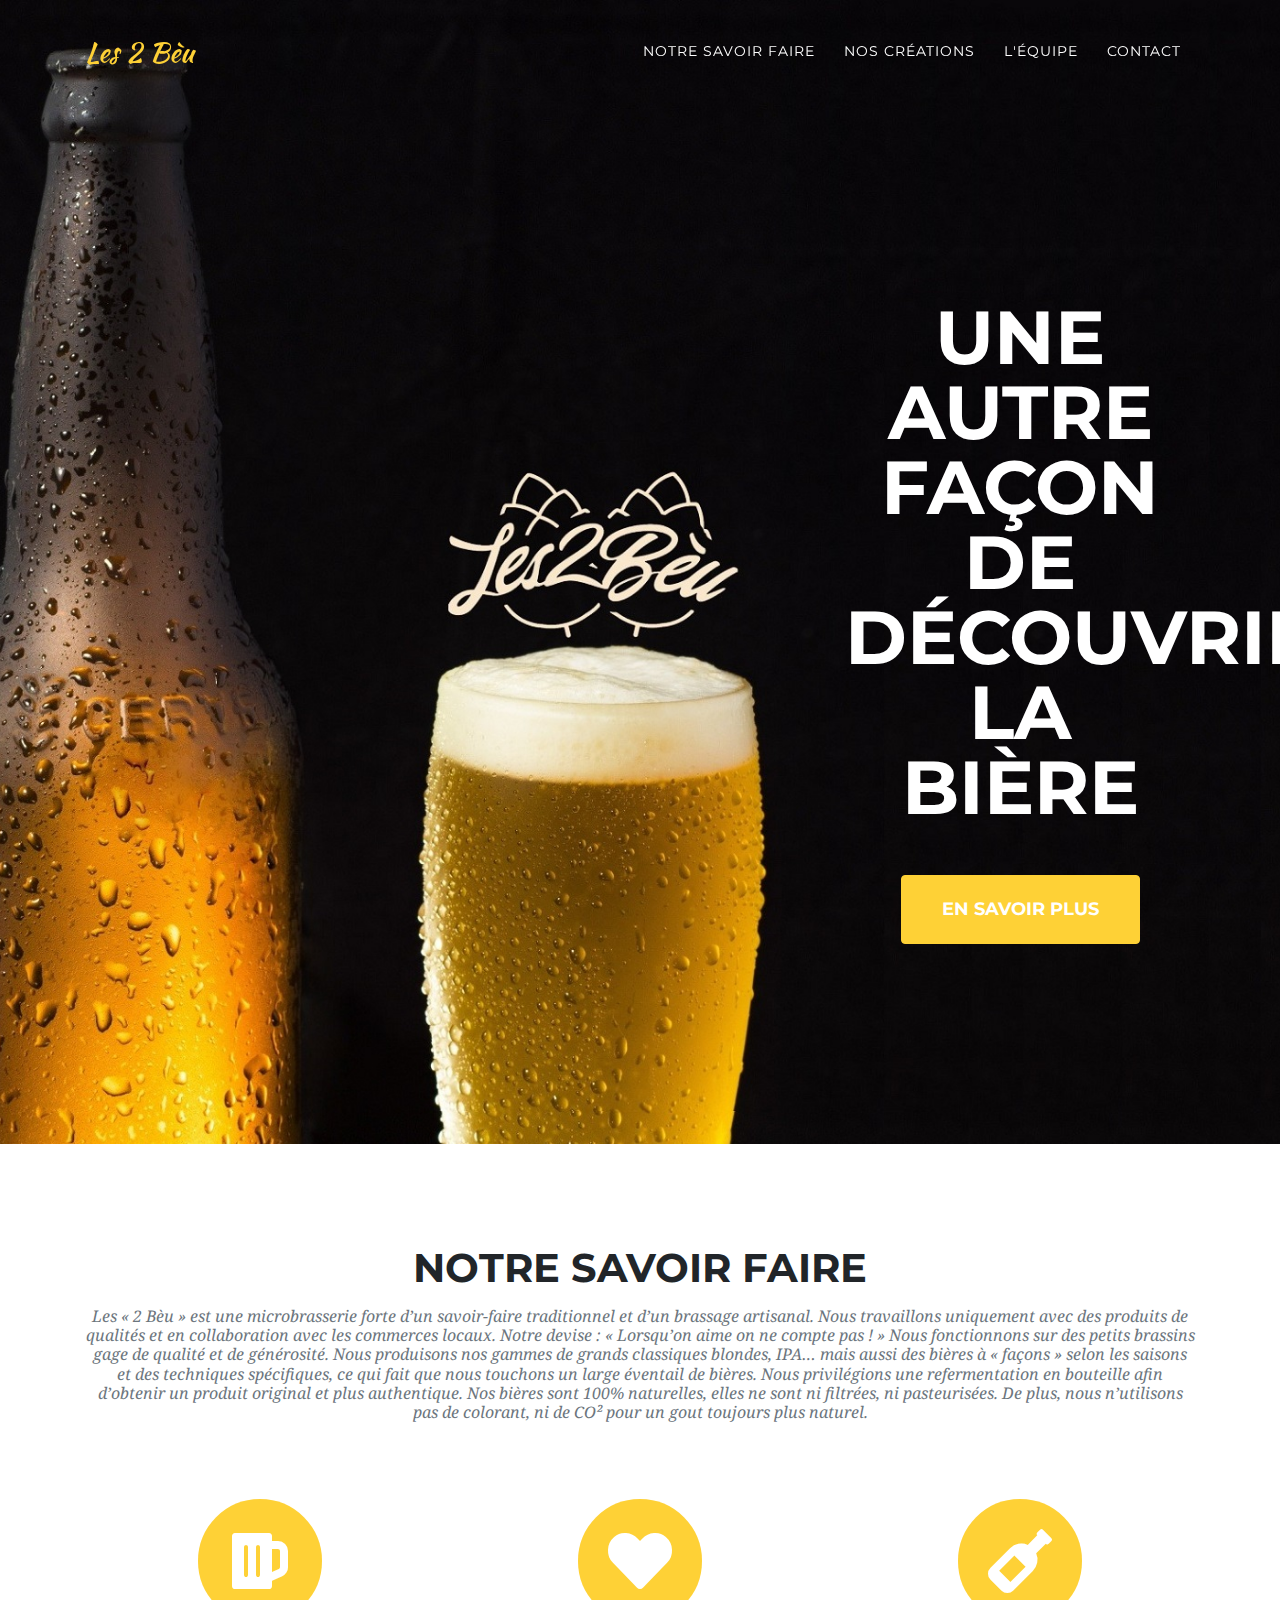
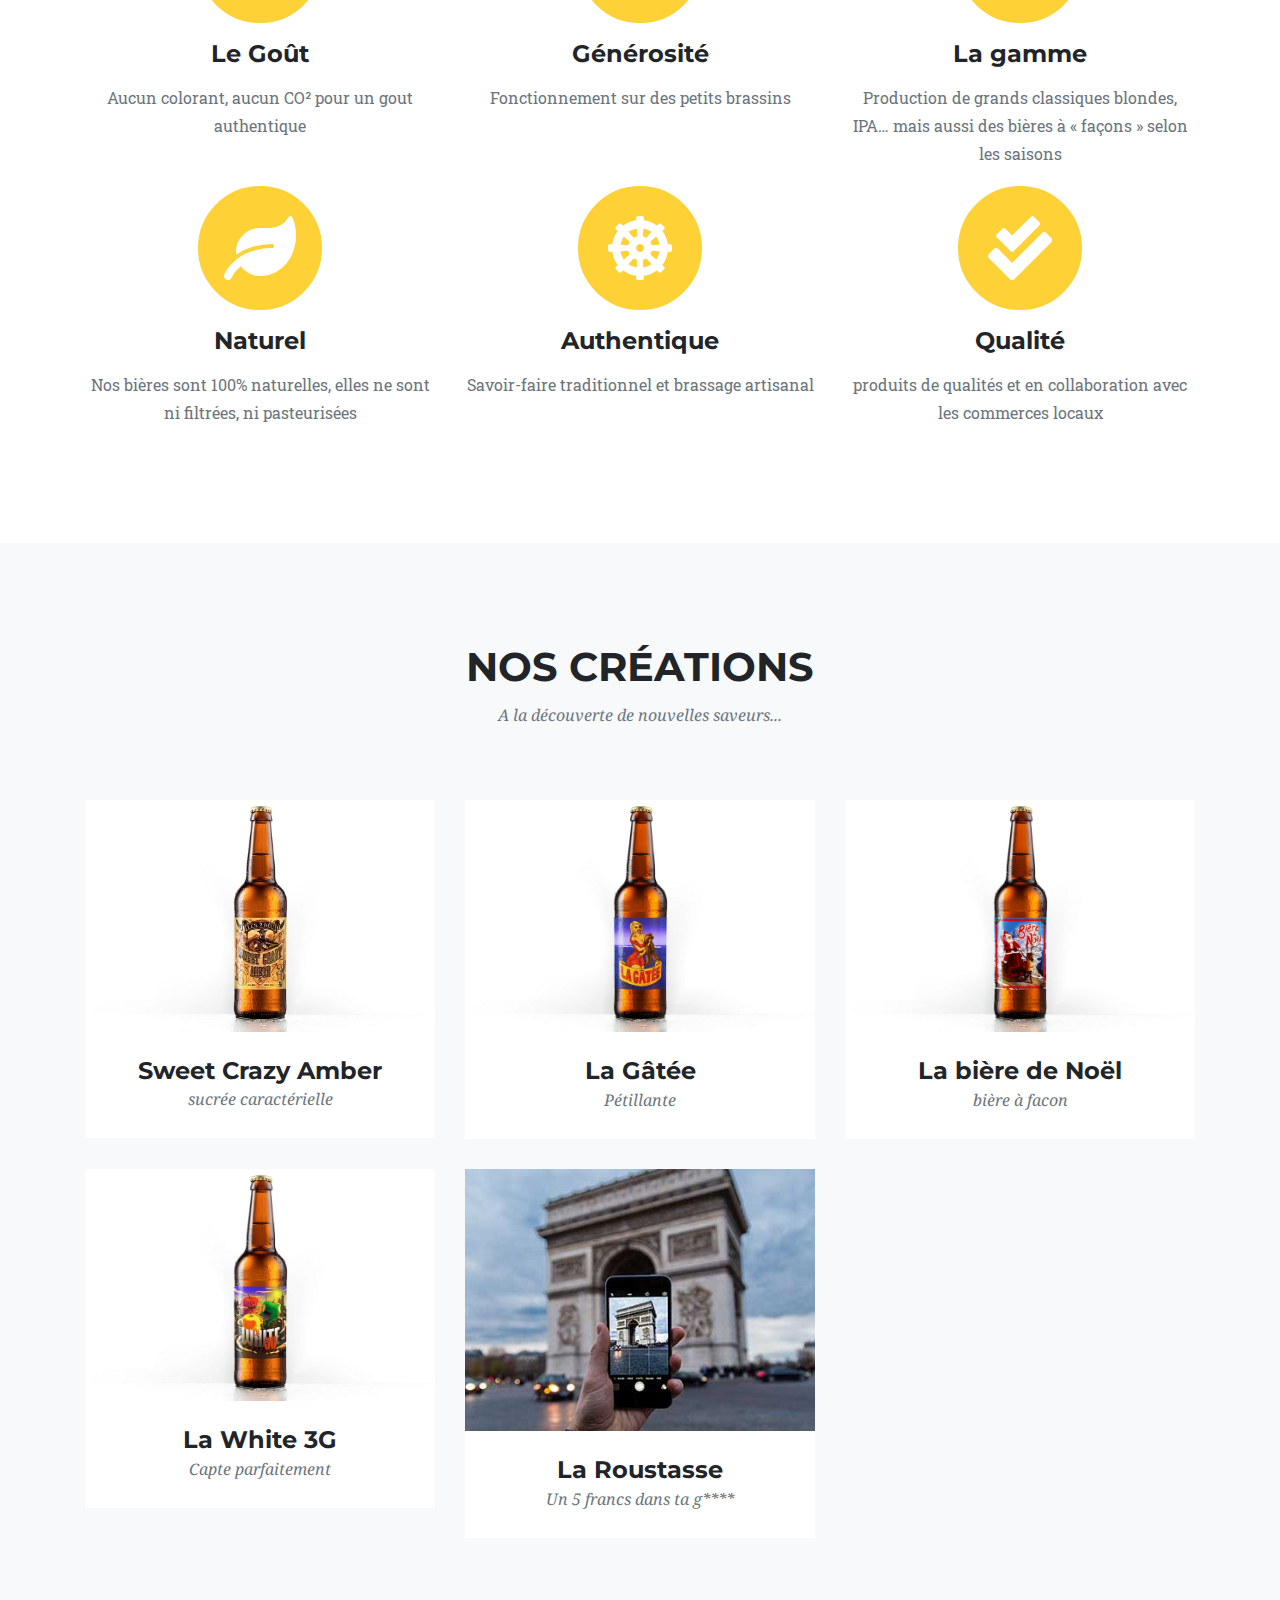
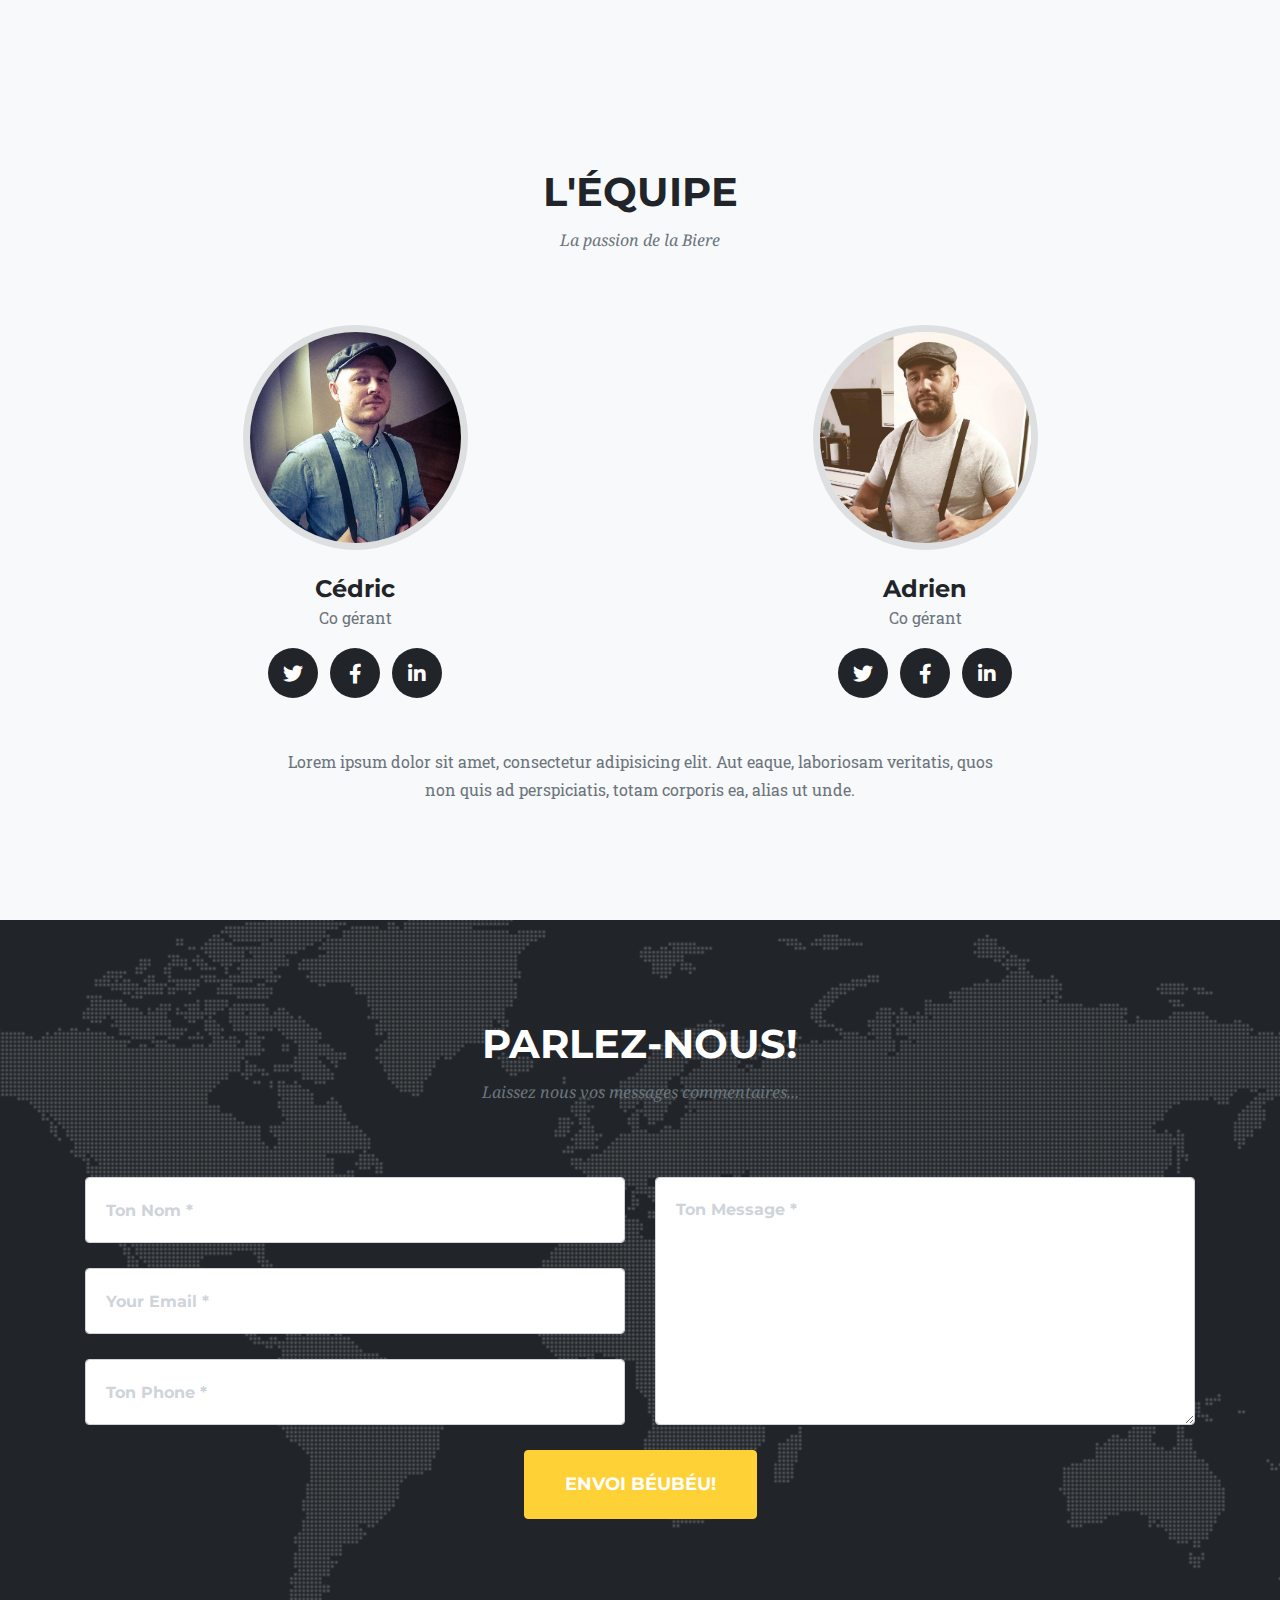
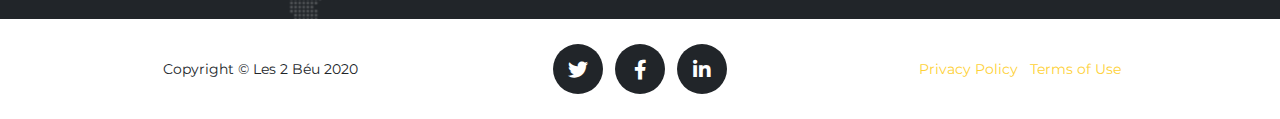
==== commit edc11648: "Add files via upload" ====
--- a/index.html
+++ b/index.html
@@ -61,17 +61,15 @@
   <header class="masthead">
     <div class="container">
       <div class="intro-text">
-        <div class="row">
-          <div class="col">
+        <div class="row ">
+          <div class="col-8">
             <!--1 of 2-->
           </div>
-          <div class="col">
+          <div class="col-4">
             <div class="intro-heading text-uppercase">Une autre façon de découvrir la bière</div>
             <a class="btn btn-primary btn-xl text-uppercase js-scroll-trigger" href="#services">En savoir plus</a>
           </div>
-        </div>
-        <!--<div class="intro-lead-in">Bienvenue chez Les 2 Bèu</div>-->
-        
+        </div>       
       </div>
     </div>
   </header>
@@ -171,7 +169,7 @@
             <img class="img-fluid" src="img/portfolio/01-thumbnail.jpg" alt="">
           </a>
           <div class="portfolio-caption">
-            <h4>Sweet crazy amber</h4>
+            <h4>Sweet Crazy Amber</h4>
             <p class="text-muted">sucrée caractérielle</p>
           </div>
         </div>
@@ -185,7 +183,7 @@
             <img class="img-fluid" src="img/portfolio/02-thumbnail.jpg" alt="">
           </a>
           <div class="portfolio-caption">
-            <h4>La gatée</h4>
+            <h4>La Gâtée</h4>
             <p class="text-muted">Pétillante</p>
           </div>
         </div>
@@ -199,11 +197,11 @@
             <img class="img-fluid" src="img/portfolio/03-thumbnail.jpg" alt="">
           </a>
           <div class="portfolio-caption">
-            <h4>Edition noel</h4>
-            <p class="text-muted">ohohoh</p>
-          </div>
-        </div>
-        <!-- <div class="col-md-4 col-sm-6 portfolio-item">
+            <h4>La bière de Noël</h4>
+            <p class="text-muted">bière à facon</p>
+          </div>
+        </div>
+        <div class="col-md-4 col-sm-6 portfolio-item">
           <a class="portfolio-link" data-toggle="modal" href="#portfolioModal4">
             <div class="portfolio-hover">
               <div class="portfolio-hover-content">
@@ -213,8 +211,8 @@
             <img class="img-fluid" src="img/portfolio/04-thumbnail.jpg" alt="">
           </a>
           <div class="portfolio-caption">
-            <h4>Lines</h4>
-            <p class="text-muted">Branding</p>
+            <h4>La White 3G</h4>
+            <p class="text-muted">Capte parfaitement</p>
           </div>
         </div>
         <div class="col-md-4 col-sm-6 portfolio-item">
@@ -227,10 +225,11 @@
             <img class="img-fluid" src="img/portfolio/05-thumbnail.jpg" alt="">
           </a>
           <div class="portfolio-caption">
-            <h4>Southwest</h4>
-            <p class="text-muted">Website Design</p>
-          </div>
-        </div>
+            <h4>La Roustasse</h4>
+            <p class="text-muted">Un 5 francs dans ta g****</p>
+          </div>
+        </div>
+                        <!-- 
         <div class="col-md-4 col-sm-6 portfolio-item">
           <a class="portfolio-link" data-toggle="modal" href="#portfolioModal6">
             <div class="portfolio-hover">
@@ -526,18 +525,11 @@
             <div class="col-lg-8 mx-auto">
               <div class="modal-body">
                 <!-- Project Details Go Here -->
-                <h2 class="text-uppercase">Project Name</h2>
-                <p class="item-intro text-muted">Lorem ipsum dolor sit amet consectetur.</p>
+                <h2 class="text-uppercase">Sweet Crazy Amber</h2>
+                <p class="item-intro text-muted">sucrée caractérielle</p>
                 <img class="img-fluid d-block mx-auto" src="img/portfolio/01-full.jpg" alt="">
-                <p>Use this area to describe your project. Lorem ipsum dolor sit amet, consectetur adipisicing elit. Est blanditiis dolorem culpa incidunt minus dignissimos deserunt repellat aperiam quasi sunt officia expedita beatae cupiditate, maiores repudiandae, nostrum, reiciendis facere nemo!</p>
-                <ul class="list-inline">
-                  <li>Date: January 2017</li>
-                  <li>Client: Threads</li>
-                  <li>Category: Illustration</li>
-                </ul>
-                <button class="btn btn-primary" data-dismiss="modal" type="button">
-                  <i class="fas fa-times"></i>
-                  Close Project</button>
+                <p>Brown Ale aux whiskey Bourbon et notes de vanille, caramel</p>
+                <button class="btn btn-primary" data-dismiss="modal" type="button"><i class="fas fa-times"></i> Fermer</button>
               </div>
             </div>
           </div>
@@ -560,18 +552,11 @@
             <div class="col-lg-8 mx-auto">
               <div class="modal-body">
                 <!-- Project Details Go Here -->
-                <h2 class="text-uppercase">Project Name</h2>
-                <p class="item-intro text-muted">Lorem ipsum dolor sit amet consectetur.</p>
+                <h2 class="text-uppercase">La Gâtée</h2>
+                <p class="item-intro text-muted">Pétillante</p>
                 <img class="img-fluid d-block mx-auto" src="img/portfolio/02-full.jpg" alt="">
-                <p>Use this area to describe your project. Lorem ipsum dolor sit amet, consectetur adipisicing elit. Est blanditiis dolorem culpa incidunt minus dignissimos deserunt repellat aperiam quasi sunt officia expedita beatae cupiditate, maiores repudiandae, nostrum, reiciendis facere nemo!</p>
-                <ul class="list-inline">
-                  <li>Date: January 2017</li>
-                  <li>Client: Explore</li>
-                  <li>Category: Graphic Design</li>
-                </ul>
-                <button class="btn btn-primary" data-dismiss="modal" type="button">
-                  <i class="fas fa-times"></i>
-                  Close Project</button>
+                <p>une Blonde généreuse avec du corps en bouche, bon équilibre entre note d'amertume et note florale.</p>
+                <button class="btn btn-primary" data-dismiss="modal" type="button"><i class="fas fa-times"></i> Fermer</button>
               </div>
             </div>
           </div>
@@ -594,18 +579,11 @@
             <div class="col-lg-8 mx-auto">
               <div class="modal-body">
                 <!-- Project Details Go Here -->
-                <h2 class="text-uppercase">Project Name</h2>
-                <p class="item-intro text-muted">Lorem ipsum dolor sit amet consectetur.</p>
+                <h2 class="text-uppercase">La bière de Noël</h2>
+                <p class="item-intro text-muted">bière à façon</p>
                 <img class="img-fluid d-block mx-auto" src="img/portfolio/03-full.jpg" alt="">
-                <p>Use this area to describe your project. Lorem ipsum dolor sit amet, consectetur adipisicing elit. Est blanditiis dolorem culpa incidunt minus dignissimos deserunt repellat aperiam quasi sunt officia expedita beatae cupiditate, maiores repudiandae, nostrum, reiciendis facere nemo!</p>
-                <ul class="list-inline">
-                  <li>Date: January 2017</li>
-                  <li>Client: Finish</li>
-                  <li>Category: Identity</li>
-                </ul>
-                <button class="btn btn-primary" data-dismiss="modal" type="button">
-                  <i class="fas fa-times"></i>
-                  Close Project</button>
+                <p>Bière ambrée qui tend sur la brune avec une amertumes cassée par les arômes et épices dont nous préservons le secret</p>
+                <button class="btn btn-primary" data-dismiss="modal" type="button"><i class="fas fa-times"></i> Fermer</button>
               </div>
             </div>
           </div>
@@ -628,18 +606,11 @@
             <div class="col-lg-8 mx-auto">
               <div class="modal-body">
                 <!-- Project Details Go Here -->
-                <h2 class="text-uppercase">Project Name</h2>
-                <p class="item-intro text-muted">Lorem ipsum dolor sit amet consectetur.</p>
+                <h2 class="text-uppercase">La White 3G</h2>
+                <p class="item-intro text-muted">Capte parfaitement</p>
                 <img class="img-fluid d-block mx-auto" src="img/portfolio/04-full.jpg" alt="">
-                <p>Use this area to describe your project. Lorem ipsum dolor sit amet, consectetur adipisicing elit. Est blanditiis dolorem culpa incidunt minus dignissimos deserunt repellat aperiam quasi sunt officia expedita beatae cupiditate, maiores repudiandae, nostrum, reiciendis facere nemo!</p>
-                <ul class="list-inline">
-                  <li>Date: January 2017</li>
-                  <li>Client: Lines</li>
-                  <li>Category: Branding</li>
-                </ul>
-                <button class="btn btn-primary" data-dismiss="modal" type="button">
-                  <i class="fas fa-times"></i>
-                  Close Project</button>
+                <p>Une bière Blanche aux notes de pommes légèrement caramélisées, sucrée avec une pointe d'acidité en fin de bouche.</p>
+                <button class="btn btn-primary" data-dismiss="modal" type="button"><i class="fas fa-times"></i> Fermer</button>
               </div>
             </div>
           </div>
@@ -662,18 +633,11 @@
             <div class="col-lg-8 mx-auto">
               <div class="modal-body">
                 <!-- Project Details Go Here -->
-                <h2 class="text-uppercase">Project Name</h2>
-                <p class="item-intro text-muted">Lorem ipsum dolor sit amet consectetur.</p>
+                <h2 class="text-uppercase">La Roustasse</h2>
+                <p class="item-intro text-muted">Un 5 francs dans ta g****</p>
                 <img class="img-fluid d-block mx-auto" src="img/portfolio/05-full.jpg" alt="">
-                <p>Use this area to describe your project. Lorem ipsum dolor sit amet, consectetur adipisicing elit. Est blanditiis dolorem culpa incidunt minus dignissimos deserunt repellat aperiam quasi sunt officia expedita beatae cupiditate, maiores repudiandae, nostrum, reiciendis facere nemo!</p>
-                <ul class="list-inline">
-                  <li>Date: January 2017</li>
-                  <li>Client: Southwest</li>
-                  <li>Category: Website Design</li>
-                </ul>
-                <button class="btn btn-primary" data-dismiss="modal" type="button">
-                  <i class="fas fa-times"></i>
-                  Close Project</button>
+                <p>bière rousse de caractère avec un goût long en bouche et une amertume agréable</p>
+                <button class="btn btn-primary" data-dismiss="modal" type="button"><i class="fas fa-times"></i> Fermer</button>
               </div>
             </div>
           </div>
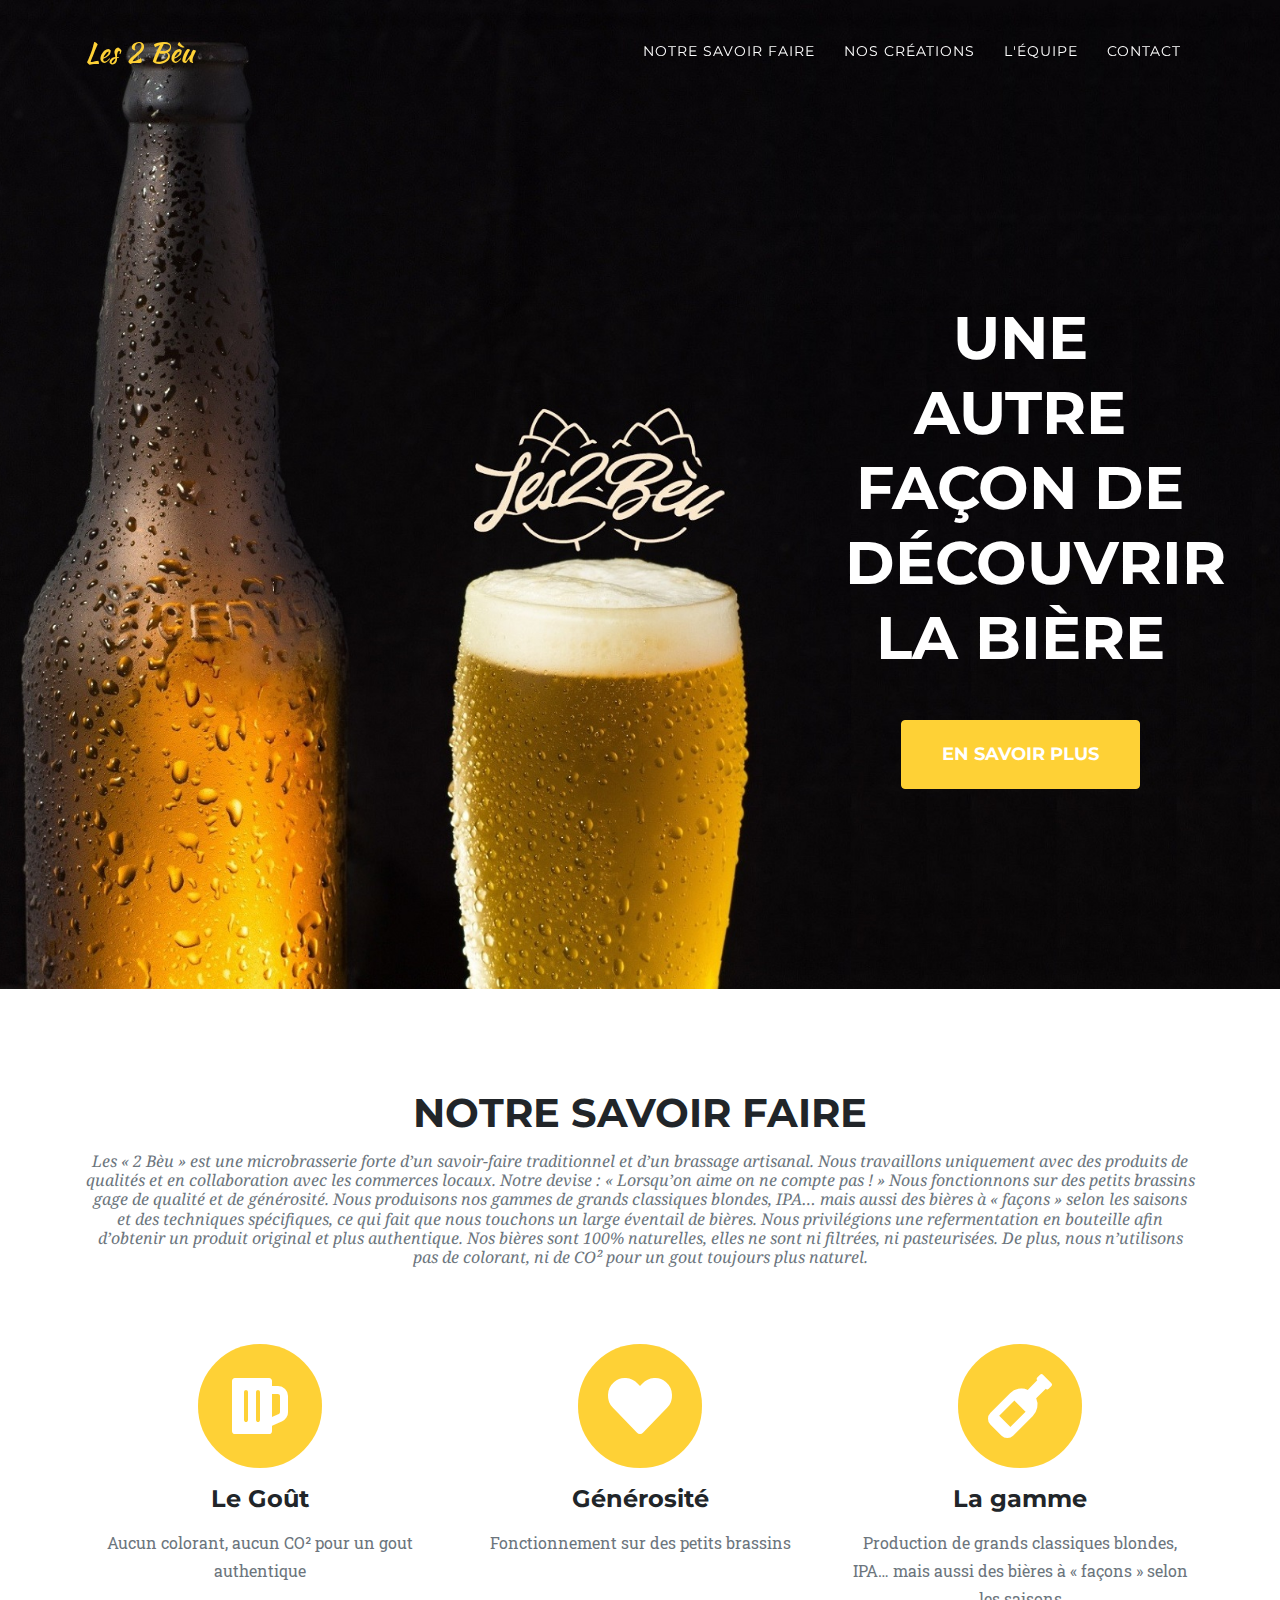
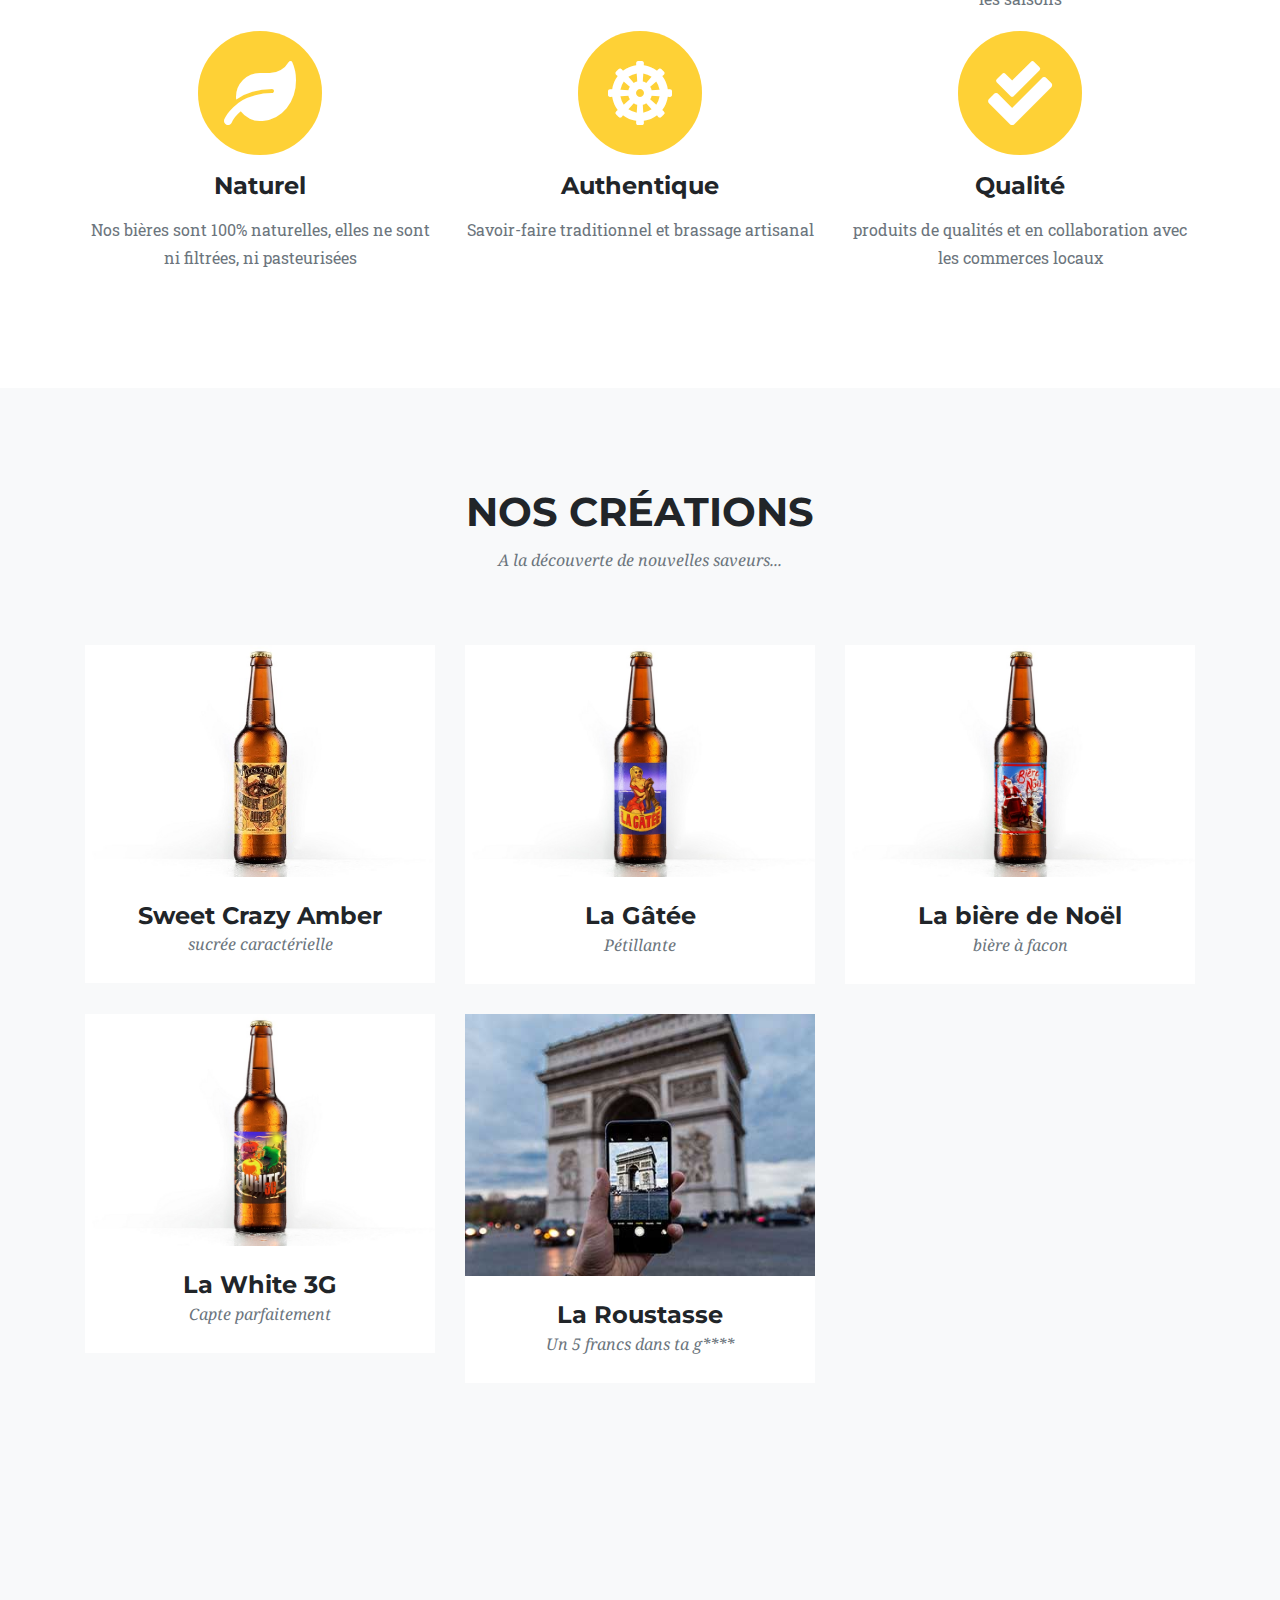
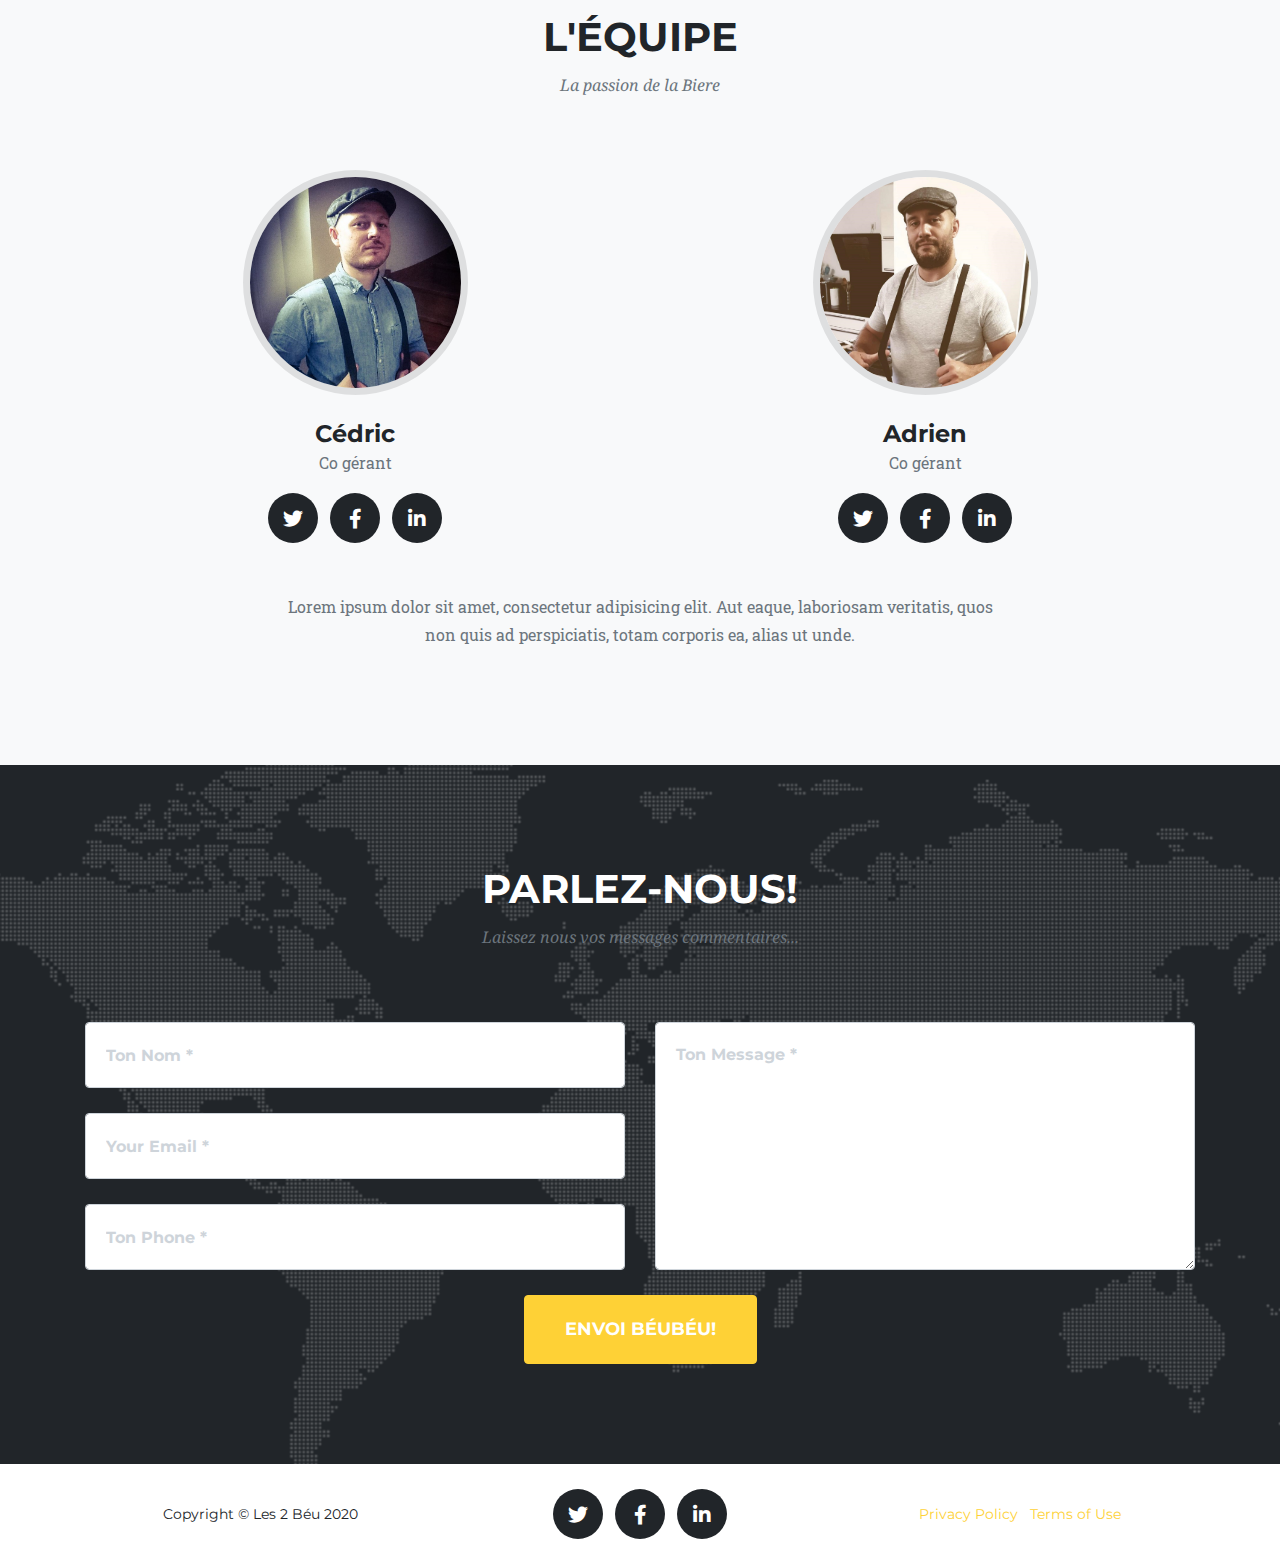
==== commit cd77a702: "Add files via upload" ====
--- a/index.html
+++ b/index.html
@@ -339,7 +339,7 @@
         </div>
       </div>
       <div class="row">
-        <div class="col-6">
+        <div class="col-sm-6">
           <div class="team-member">
             <img class="mx-auto rounded-circle" src="img/team/1.jpg" alt="">
             <h4>Cédric</h4>
@@ -363,7 +363,7 @@
             </ul>
           </div>
         </div>
-        <div class="col-6">
+        <div class="col-sm-6">
           <div class="team-member">
             <img class="mx-auto rounded-circle" src="img/team/2.jpg" alt="">
             <h4>Adrien</h4>
--- a/css/agency.min.css
+++ b/css/agency.min.css
@@ -2,4 +2,4 @@
  * Start Bootstrap - Agency v5.2.2 (https://startbootstrap.com/template-overviews/agency)
  * Copyright 2013-2019 Start Bootstrap
  * Licensed under MIT (https://github.com/BlackrockDigital/startbootstrap-agency/blob/master/LICENSE)
- */body{overflow-x:hidden;font-family:'Roboto Slab',-apple-system,BlinkMacSystemFont,'Segoe UI',Roboto,'Helvetica Neue',Arial,sans-serif,'Apple Color Emoji','Segoe UI Emoji','Segoe UI Symbol','Noto Color Emoji'}p{line-height:1.75}a{color:#fed136}a:hover{color:#fec503}.text-primary{color:#fed136!important}h1,h2,h3,h4,h5,h6{font-weight:700;font-family:Montserrat,-apple-system,BlinkMacSystemFont,'Segoe UI',Roboto,'Helvetica Neue',Arial,sans-serif,'Apple Color Emoji','Segoe UI Emoji','Segoe UI Symbol','Noto Color Emoji'}.page-section{padding:100px 0}.page-section h2.section-heading{font-size:40px;margin-top:0;margin-bottom:15px}.page-section h3.section-subheading{font-size:16px;font-weight:400;font-style:italic;margin-bottom:75px;text-transform:none;font-family:'Droid Serif',-apple-system,BlinkMacSystemFont,'Segoe UI',Roboto,'Helvetica Neue',Arial,sans-serif,'Apple Color Emoji','Segoe UI Emoji','Segoe UI Symbol','Noto Color Emoji'}@media (min-width:768px){section{padding:150px 0}}::-moz-selection{background:#fed136;text-shadow:none}::selection{background:#fed136;text-shadow:none}img::-moz-selection{background:0 0}img::selection{background:0 0}img::-moz-selection{background:0 0}.btn{font-family:Montserrat,-apple-system,BlinkMacSystemFont,'Segoe UI',Roboto,'Helvetica Neue',Arial,sans-serif,'Apple Color Emoji','Segoe UI Emoji','Segoe UI Symbol','Noto Color Emoji';font-weight:700}.btn-xl{font-size:18px;padding:20px 40px}.btn-primary{background-color:#fed136;border-color:#fed136}.btn-primary:active,.btn-primary:focus,.btn-primary:hover{background-color:#fec810!important;border-color:#fec810!important;color:#fff}.btn-primary:active,.btn-primary:focus{box-shadow:0 0 0 .2rem rgba(254,209,55,.5)!important}#mainNav{background-color:#212529}#mainNav .navbar-toggler{font-size:12px;right:0;padding:13px;text-transform:uppercase;color:#fff;border:0;background-color:#fed136;font-family:Montserrat,-apple-system,BlinkMacSystemFont,'Segoe UI',Roboto,'Helvetica Neue',Arial,sans-serif,'Apple Color Emoji','Segoe UI Emoji','Segoe UI Symbol','Noto Color Emoji'}#mainNav .navbar-brand{color:#fed136;font-family:'Kaushan Script',-apple-system,BlinkMacSystemFont,'Segoe UI',Roboto,'Helvetica Neue',Arial,sans-serif,'Apple Color Emoji','Segoe UI Emoji','Segoe UI Symbol','Noto Color Emoji'}#mainNav .navbar-brand.active,#mainNav .navbar-brand:active,#mainNav .navbar-brand:focus,#mainNav .navbar-brand:hover{color:#fec503}#mainNav .navbar-nav .nav-item .nav-link{font-size:90%;font-weight:400;padding:.75em 0;letter-spacing:1px;color:#fff;font-family:Montserrat,-apple-system,BlinkMacSystemFont,'Segoe UI',Roboto,'Helvetica Neue',Arial,sans-serif,'Apple Color Emoji','Segoe UI Emoji','Segoe UI Symbol','Noto Color Emoji'}#mainNav .navbar-nav .nav-item .nav-link.active,#mainNav .navbar-nav .nav-item .nav-link:hover{color:#fed136}@media (min-width:992px){#mainNav{padding-top:25px;padding-bottom:25px;transition:padding-top .3s,padding-bottom .3s;border:none;background-color:transparent}#mainNav .navbar-brand{font-size:1.75em;transition:all .3s}#mainNav .navbar-nav .nav-item .nav-link{padding:1.1em 1em!important}#mainNav.navbar-shrink{padding-top:0;padding-bottom:0;background-color:#212529}#mainNav.navbar-shrink .navbar-brand{font-size:1.25em;padding:12px 0}}header.masthead{text-align:center;color:#fff;background-image:url(../img/header-bg.jpg);background-repeat:no-repeat;background-attachment:scroll;background-position:center center;background-size:cover}header.masthead .intro-text{padding-top:150px;padding-bottom:100px}header.masthead .intro-text .intro-lead-in{font-size:22px;font-style:italic;line-height:22px;margin-bottom:25px;font-family:'Droid Serif',-apple-system,BlinkMacSystemFont,'Segoe UI',Roboto,'Helvetica Neue',Arial,sans-serif,'Apple Color Emoji','Segoe UI Emoji','Segoe UI Symbol','Noto Color Emoji'}header.masthead .intro-text .intro-heading{font-size:50px;font-weight:700;line-height:50px;margin-bottom:25px;font-family:Montserrat,-apple-system,BlinkMacSystemFont,'Segoe UI',Roboto,'Helvetica Neue',Arial,sans-serif,'Apple Color Emoji','Segoe UI Emoji','Segoe UI Symbol','Noto Color Emoji'}@media (min-width:768px){header.masthead .intro-text{padding-top:300px;padding-bottom:200px}header.masthead .intro-text .intro-lead-in{font-size:40px;font-style:italic;line-height:40px;margin-bottom:25px;font-family:'Droid Serif',-apple-system,BlinkMacSystemFont,'Segoe UI',Roboto,'Helvetica Neue',Arial,sans-serif,'Apple Color Emoji','Segoe UI Emoji','Segoe UI Symbol','Noto Color Emoji'}header.masthead .intro-text .intro-heading{font-size:75px;font-weight:700;line-height:75px;margin-bottom:50px;font-family:Montserrat,-apple-system,BlinkMacSystemFont,'Segoe UI',Roboto,'Helvetica Neue',Arial,sans-serif,'Apple Color Emoji','Segoe UI Emoji','Segoe UI Symbol','Noto Color Emoji'}}.service-heading{margin:15px 0;text-transform:none}#portfolio .portfolio-item{right:0;margin:0 0 15px}#portfolio .portfolio-item .portfolio-link{position:relative;display:block;max-width:400px;margin:0 auto;cursor:pointer}#portfolio .portfolio-item .portfolio-link .portfolio-hover{position:absolute;width:100%;height:100%;transition:all ease .5s;opacity:0;background:rgba(254,209,54,.9)}#portfolio .portfolio-item .portfolio-link .portfolio-hover:hover{opacity:1}#portfolio .portfolio-item .portfolio-link .portfolio-hover .portfolio-hover-content{font-size:20px;position:absolute;top:50%;width:100%;height:20px;margin-top:-12px;text-align:center;color:#fff}#portfolio .portfolio-item .portfolio-link .portfolio-hover .portfolio-hover-content i{margin-top:-12px}#portfolio .portfolio-item .portfolio-link .portfolio-hover .portfolio-hover-content h3,#portfolio .portfolio-item .portfolio-link .portfolio-hover .portfolio-hover-content h4{margin:0}#portfolio .portfolio-item .portfolio-caption{max-width:400px;margin:0 auto;padding:25px;text-align:center;background-color:#fff}#portfolio .portfolio-item .portfolio-caption h4{margin:0;text-transform:none}#portfolio .portfolio-item .portfolio-caption p{font-size:16px;font-style:italic;margin:0;font-family:'Droid Serif',-apple-system,BlinkMacSystemFont,'Segoe UI',Roboto,'Helvetica Neue',Arial,sans-serif,'Apple Color Emoji','Segoe UI Emoji','Segoe UI Symbol','Noto Color Emoji'}#portfolio *{z-index:2}@media (min-width:767px){#portfolio .portfolio-item{margin:0 0 30px}}.portfolio-modal .modal-dialog{margin:1rem;max-width:100vw}.portfolio-modal .modal-content{padding:100px 0;text-align:center}.portfolio-modal .modal-content h2{font-size:3em;margin-bottom:15px}.portfolio-modal .modal-content p{margin-bottom:30px}.portfolio-modal .modal-content p.item-intro{font-size:16px;font-style:italic;margin:20px 0 30px;font-family:'Droid Serif',-apple-system,BlinkMacSystemFont,'Segoe UI',Roboto,'Helvetica Neue',Arial,sans-serif,'Apple Color Emoji','Segoe UI Emoji','Segoe UI Symbol','Noto Color Emoji'}.portfolio-modal .modal-content ul.list-inline{margin-top:0;margin-bottom:30px}.portfolio-modal .modal-content img{margin-bottom:30px}.portfolio-modal .modal-content button{cursor:pointer}.portfolio-modal .close-modal{position:absolute;top:25px;right:25px;width:75px;height:75px;cursor:pointer;background-color:transparent}.portfolio-modal .close-modal:hover{opacity:.3}.portfolio-modal .close-modal .lr{z-index:1051;width:1px;height:75px;margin-left:35px;transform:rotate(45deg);background-color:#212529}.portfolio-modal .close-modal .lr .rl{z-index:1052;width:1px;height:75px;transform:rotate(90deg);background-color:#212529}.timeline{position:relative;padding:0;list-style:none}.timeline:before{position:absolute;top:0;bottom:0;left:40px;width:2px;margin-left:-1.5px;content:'';background-color:#e9ecef}.timeline>li{position:relative;min-height:50px;margin-bottom:50px}.timeline>li:after,.timeline>li:before{display:table;content:' '}.timeline>li:after{clear:both}.timeline>li .timeline-panel{position:relative;float:right;width:100%;padding:0 20px 0 100px;text-align:left}.timeline>li .timeline-panel:before{right:auto;left:-15px;border-right-width:15px;border-left-width:0}.timeline>li .timeline-panel:after{right:auto;left:-14px;border-right-width:14px;border-left-width:0}.timeline>li .timeline-image{position:absolute;z-index:100;left:0;width:80px;height:80px;margin-left:0;text-align:center;color:#fff;border:7px solid #e9ecef;border-radius:100%;background-color:#fed136}.timeline>li .timeline-image h4{font-size:10px;line-height:14px;margin-top:12px}.timeline>li.timeline-inverted>.timeline-panel{float:right;padding:0 20px 0 100px;text-align:left}.timeline>li.timeline-inverted>.timeline-panel:before{right:auto;left:-15px;border-right-width:15px;border-left-width:0}.timeline>li.timeline-inverted>.timeline-panel:after{right:auto;left:-14px;border-right-width:14px;border-left-width:0}.timeline>li:last-child{margin-bottom:0}.timeline .timeline-heading h4{margin-top:0;color:inherit}.timeline .timeline-heading h4.subheading{text-transform:none}.timeline .timeline-body>p,.timeline .timeline-body>ul{margin-bottom:0}@media (min-width:768px){.timeline:before{left:50%}.timeline>li{min-height:100px;margin-bottom:100px}.timeline>li .timeline-panel{float:left;width:41%;padding:0 20px 20px 30px;text-align:right}.timeline>li .timeline-image{left:50%;width:100px;height:100px;margin-left:-50px}.timeline>li .timeline-image h4{font-size:13px;line-height:18px;margin-top:16px}.timeline>li.timeline-inverted>.timeline-panel{float:right;padding:0 30px 20px 20px;text-align:left}}@media (min-width:992px){.timeline>li{min-height:150px}.timeline>li .timeline-panel{padding:0 20px 20px}.timeline>li .timeline-image{width:150px;height:150px;margin-left:-75px}.timeline>li .timeline-image h4{font-size:18px;line-height:26px;margin-top:30px}.timeline>li.timeline-inverted>.timeline-panel{padding:0 20px 20px}}@media (min-width:1200px){.timeline>li{min-height:170px}.timeline>li .timeline-panel{padding:0 20px 20px 100px}.timeline>li .timeline-image{width:170px;height:170px;margin-left:-85px}.timeline>li .timeline-image h4{margin-top:40px}.timeline>li.timeline-inverted>.timeline-panel{padding:0 100px 20px 20px}}.team-member{margin-bottom:50px;text-align:center}.team-member img{width:225px;height:225px;border:7px solid rgba(0,0,0,.1)}.team-member h4{margin-top:25px;margin-bottom:0;text-transform:none}.team-member p{margin-top:0}section#contact{background-color:#212529;background-image:url(../img/map-image.png);background-repeat:no-repeat;background-position:center}section#contact .section-heading{color:#fff}section#contact .form-group{margin-bottom:25px}section#contact .form-group input,section#contact .form-group textarea{padding:20px}section#contact .form-group input.form-control{height:auto}section#contact .form-group textarea.form-control{height:248px}section#contact .form-control:focus{border-color:#fed136;box-shadow:none}section#contact ::-webkit-input-placeholder{font-weight:700;color:#ced4da;font-family:Montserrat,-apple-system,BlinkMacSystemFont,'Segoe UI',Roboto,'Helvetica Neue',Arial,sans-serif,'Apple Color Emoji','Segoe UI Emoji','Segoe UI Symbol','Noto Color Emoji'}section#contact :-moz-placeholder{font-weight:700;color:#ced4da;font-family:Montserrat,-apple-system,BlinkMacSystemFont,'Segoe UI',Roboto,'Helvetica Neue',Arial,sans-serif,'Apple Color Emoji','Segoe UI Emoji','Segoe UI Symbol','Noto Color Emoji'}section#contact ::-moz-placeholder{font-weight:700;color:#ced4da;font-family:Montserrat,-apple-system,BlinkMacSystemFont,'Segoe UI',Roboto,'Helvetica Neue',Arial,sans-serif,'Apple Color Emoji','Segoe UI Emoji','Segoe UI Symbol','Noto Color Emoji'}section#contact :-ms-input-placeholder{font-weight:700;color:#ced4da;font-family:Montserrat,-apple-system,BlinkMacSystemFont,'Segoe UI',Roboto,'Helvetica Neue',Arial,sans-serif,'Apple Color Emoji','Segoe UI Emoji','Segoe UI Symbol','Noto Color Emoji'}.footer{padding:25px 0;text-align:center}.footer span.copyright{font-size:90%;line-height:40px;text-transform:none;font-family:Montserrat,-apple-system,BlinkMacSystemFont,'Segoe UI',Roboto,'Helvetica Neue',Arial,sans-serif,'Apple Color Emoji','Segoe UI Emoji','Segoe UI Symbol','Noto Color Emoji'}.footer ul.quicklinks{font-size:90%;line-height:40px;margin-bottom:0;text-transform:none;font-family:Montserrat,-apple-system,BlinkMacSystemFont,'Segoe UI',Roboto,'Helvetica Neue',Arial,sans-serif,'Apple Color Emoji','Segoe UI Emoji','Segoe UI Symbol','Noto Color Emoji'}ul.social-buttons{margin-bottom:0}ul.social-buttons li a{font-size:20px;line-height:50px;display:block;width:50px;height:50px;transition:all .3s;color:#fff;border-radius:100%;outline:0;background-color:#212529}ul.social-buttons li a:active,ul.social-buttons li a:focus,ul.social-buttons li a:hover{background-color:#fed136}+ */body{overflow-x:hidden;font-family:'Roboto Slab',-apple-system,BlinkMacSystemFont,'Segoe UI',Roboto,'Helvetica Neue',Arial,sans-serif,'Apple Color Emoji','Segoe UI Emoji','Segoe UI Symbol','Noto Color Emoji'}p{line-height:1.75}a{color:#fed136}a:hover{color:#fec503}.text-primary{color:#fed136!important}h1,h2,h3,h4,h5,h6{font-weight:700;font-family:Montserrat,-apple-system,BlinkMacSystemFont,'Segoe UI',Roboto,'Helvetica Neue',Arial,sans-serif,'Apple Color Emoji','Segoe UI Emoji','Segoe UI Symbol','Noto Color Emoji'}.page-section{padding:100px 0}.page-section h2.section-heading{font-size:40px;margin-top:0;margin-bottom:15px}.page-section h3.section-subheading{font-size:16px;font-weight:400;font-style:italic;margin-bottom:75px;text-transform:none;font-family:'Droid Serif',-apple-system,BlinkMacSystemFont,'Segoe UI',Roboto,'Helvetica Neue',Arial,sans-serif,'Apple Color Emoji','Segoe UI Emoji','Segoe UI Symbol','Noto Color Emoji'}@media (min-width:768px){section{padding:150px 0}}::-moz-selection{background:#fed136;text-shadow:none}::selection{background:#fed136;text-shadow:none}img::-moz-selection{background:0 0}img::selection{background:0 0}img::-moz-selection{background:0 0}.btn{font-family:Montserrat,-apple-system,BlinkMacSystemFont,'Segoe UI',Roboto,'Helvetica Neue',Arial,sans-serif,'Apple Color Emoji','Segoe UI Emoji','Segoe UI Symbol','Noto Color Emoji';font-weight:700}.btn-xl{font-size:18px;padding:20px 40px}.btn-primary{background-color:#fed136;border-color:#fed136}.btn-primary:active,.btn-primary:focus,.btn-primary:hover{background-color:#fec810!important;border-color:#fec810!important;color:#fff}.btn-primary:active,.btn-primary:focus{box-shadow:0 0 0 .2rem rgba(254,209,55,.5)!important}#mainNav{background-color:#212529}#mainNav .navbar-toggler{font-size:12px;right:0;padding:13px;text-transform:uppercase;color:#fff;border:0;background-color:#fed136;font-family:Montserrat,-apple-system,BlinkMacSystemFont,'Segoe UI',Roboto,'Helvetica Neue',Arial,sans-serif,'Apple Color Emoji','Segoe UI Emoji','Segoe UI Symbol','Noto Color Emoji'}#mainNav .navbar-brand{color:#fed136;font-family:'Kaushan Script',-apple-system,BlinkMacSystemFont,'Segoe UI',Roboto,'Helvetica Neue',Arial,sans-serif,'Apple Color Emoji','Segoe UI Emoji','Segoe UI Symbol','Noto Color Emoji'}#mainNav .navbar-brand.active,#mainNav .navbar-brand:active,#mainNav .navbar-brand:focus,#mainNav .navbar-brand:hover{color:#fec503}#mainNav .navbar-nav .nav-item .nav-link{font-size:90%;font-weight:400;padding:.75em 0;letter-spacing:1px;color:#fff;font-family:Montserrat,-apple-system,BlinkMacSystemFont,'Segoe UI',Roboto,'Helvetica Neue',Arial,sans-serif,'Apple Color Emoji','Segoe UI Emoji','Segoe UI Symbol','Noto Color Emoji'}#mainNav .navbar-nav .nav-item .nav-link.active,#mainNav .navbar-nav .nav-item .nav-link:hover{color:#fed136}@media (min-width:992px){#mainNav{padding-top:25px;padding-bottom:25px;transition:padding-top .3s,padding-bottom .3s;border:none;background-color:transparent}#mainNav .navbar-brand{font-size:1.75em;transition:all .3s}#mainNav .navbar-nav .nav-item .nav-link{padding:1.1em 1em!important}#mainNav.navbar-shrink{padding-top:0;padding-bottom:0;background-color:#212529}#mainNav.navbar-shrink .navbar-brand{font-size:1.25em;padding:12px 0}}header.masthead{text-align:center;color:#fff;background-image:url(../img/header-bg.jpg);background-repeat:no-repeat;background-attachment:scroll;background-position:center center;background-size:cover}header.masthead .intro-text{padding-top:150px;padding-bottom:100px}header.masthead .intro-text .intro-lead-in{font-size:22px;font-style:italic;line-height:22px;margin-bottom:25px;font-family:'Droid Serif',-apple-system,BlinkMacSystemFont,'Segoe UI',Roboto,'Helvetica Neue',Arial,sans-serif,'Apple Color Emoji','Segoe UI Emoji','Segoe UI Symbol','Noto Color Emoji'}header.masthead .intro-text .intro-heading{font-size:50px;font-weight:700;line-height:50px;margin-bottom:25px;font-family:Montserrat,-apple-system,BlinkMacSystemFont,'Segoe UI',Roboto,'Helvetica Neue',Arial,sans-serif,'Apple Color Emoji','Segoe UI Emoji','Segoe UI Symbol','Noto Color Emoji'}@media (min-width:768px){header.masthead .intro-text{padding-top:300px;padding-bottom:200px}header.masthead .intro-text .intro-lead-in{font-size:40px;font-style:italic;line-height:40px;margin-bottom:25px;font-family:'Droid Serif',-apple-system,BlinkMacSystemFont,'Segoe UI',Roboto,'Helvetica Neue',Arial,sans-serif,'Apple Color Emoji','Segoe UI Emoji','Segoe UI Symbol','Noto Color Emoji'}header.masthead .intro-text .intro-heading{font-size:60px;font-weight:700;line-height:75px;margin-bottom:45px;font-family:Montserrat,-apple-system,BlinkMacSystemFont,'Segoe UI',Roboto,'Helvetica Neue',Arial,sans-serif,'Apple Color Emoji','Segoe UI Emoji','Segoe UI Symbol','Noto Color Emoji'}}.service-heading{margin:15px 0;text-transform:none}#portfolio .portfolio-item{right:0;margin:0 0 15px}#portfolio .portfolio-item .portfolio-link{position:relative;display:block;max-width:400px;margin:0 auto;cursor:pointer}#portfolio .portfolio-item .portfolio-link .portfolio-hover{position:absolute;width:100%;height:100%;transition:all ease .5s;opacity:0;background:rgba(254,209,54,.9)}#portfolio .portfolio-item .portfolio-link .portfolio-hover:hover{opacity:1}#portfolio .portfolio-item .portfolio-link .portfolio-hover .portfolio-hover-content{font-size:20px;position:absolute;top:50%;width:100%;height:20px;margin-top:-12px;text-align:center;color:#fff}#portfolio .portfolio-item .portfolio-link .portfolio-hover .portfolio-hover-content i{margin-top:-12px}#portfolio .portfolio-item .portfolio-link .portfolio-hover .portfolio-hover-content h3,#portfolio .portfolio-item .portfolio-link .portfolio-hover .portfolio-hover-content h4{margin:0}#portfolio .portfolio-item .portfolio-caption{max-width:400px;margin:0 auto;padding:25px;text-align:center;background-color:#fff}#portfolio .portfolio-item .portfolio-caption h4{margin:0;text-transform:none}#portfolio .portfolio-item .portfolio-caption p{font-size:16px;font-style:italic;margin:0;font-family:'Droid Serif',-apple-system,BlinkMacSystemFont,'Segoe UI',Roboto,'Helvetica Neue',Arial,sans-serif,'Apple Color Emoji','Segoe UI Emoji','Segoe UI Symbol','Noto Color Emoji'}#portfolio *{z-index:2}@media (min-width:767px){#portfolio .portfolio-item{margin:0 0 30px}}.portfolio-modal .modal-dialog{margin:1rem;max-width:100vw}.portfolio-modal .modal-content{padding:100px 0;text-align:center}.portfolio-modal .modal-content h2{font-size:3em;margin-bottom:15px}.portfolio-modal .modal-content p{margin-bottom:30px}.portfolio-modal .modal-content p.item-intro{font-size:16px;font-style:italic;margin:20px 0 30px;font-family:'Droid Serif',-apple-system,BlinkMacSystemFont,'Segoe UI',Roboto,'Helvetica Neue',Arial,sans-serif,'Apple Color Emoji','Segoe UI Emoji','Segoe UI Symbol','Noto Color Emoji'}.portfolio-modal .modal-content ul.list-inline{margin-top:0;margin-bottom:30px}.portfolio-modal .modal-content img{margin-bottom:30px}.portfolio-modal .modal-content button{cursor:pointer}.portfolio-modal .close-modal{position:absolute;top:25px;right:25px;width:75px;height:75px;cursor:pointer;background-color:transparent}.portfolio-modal .close-modal:hover{opacity:.3}.portfolio-modal .close-modal .lr{z-index:1051;width:1px;height:75px;margin-left:35px;transform:rotate(45deg);background-color:#212529}.portfolio-modal .close-modal .lr .rl{z-index:1052;width:1px;height:75px;transform:rotate(90deg);background-color:#212529}.timeline{position:relative;padding:0;list-style:none}.timeline:before{position:absolute;top:0;bottom:0;left:40px;width:2px;margin-left:-1.5px;content:'';background-color:#e9ecef}.timeline>li{position:relative;min-height:50px;margin-bottom:50px}.timeline>li:after,.timeline>li:before{display:table;content:' '}.timeline>li:after{clear:both}.timeline>li .timeline-panel{position:relative;float:right;width:100%;padding:0 20px 0 100px;text-align:left}.timeline>li .timeline-panel:before{right:auto;left:-15px;border-right-width:15px;border-left-width:0}.timeline>li .timeline-panel:after{right:auto;left:-14px;border-right-width:14px;border-left-width:0}.timeline>li .timeline-image{position:absolute;z-index:100;left:0;width:80px;height:80px;margin-left:0;text-align:center;color:#fff;border:7px solid #e9ecef;border-radius:100%;background-color:#fed136}.timeline>li .timeline-image h4{font-size:10px;line-height:14px;margin-top:12px}.timeline>li.timeline-inverted>.timeline-panel{float:right;padding:0 20px 0 100px;text-align:left}.timeline>li.timeline-inverted>.timeline-panel:before{right:auto;left:-15px;border-right-width:15px;border-left-width:0}.timeline>li.timeline-inverted>.timeline-panel:after{right:auto;left:-14px;border-right-width:14px;border-left-width:0}.timeline>li:last-child{margin-bottom:0}.timeline .timeline-heading h4{margin-top:0;color:inherit}.timeline .timeline-heading h4.subheading{text-transform:none}.timeline .timeline-body>p,.timeline .timeline-body>ul{margin-bottom:0}@media (min-width:768px){.timeline:before{left:50%}.timeline>li{min-height:100px;margin-bottom:100px}.timeline>li .timeline-panel{float:left;width:41%;padding:0 20px 20px 30px;text-align:right}.timeline>li .timeline-image{left:50%;width:100px;height:100px;margin-left:-50px}.timeline>li .timeline-image h4{font-size:13px;line-height:18px;margin-top:16px}.timeline>li.timeline-inverted>.timeline-panel{float:right;padding:0 30px 20px 20px;text-align:left}}@media (min-width:992px){.timeline>li{min-height:150px}.timeline>li .timeline-panel{padding:0 20px 20px}.timeline>li .timeline-image{width:150px;height:150px;margin-left:-75px}.timeline>li .timeline-image h4{font-size:18px;line-height:26px;margin-top:30px}.timeline>li.timeline-inverted>.timeline-panel{padding:0 20px 20px}}@media (min-width:1200px){.timeline>li{min-height:170px}.timeline>li .timeline-panel{padding:0 20px 20px 100px}.timeline>li .timeline-image{width:170px;height:170px;margin-left:-85px}.timeline>li .timeline-image h4{margin-top:40px}.timeline>li.timeline-inverted>.timeline-panel{padding:0 100px 20px 20px}}.team-member{margin-bottom:50px;text-align:center}.team-member img{width:225px;height:225px;border:7px solid rgba(0,0,0,.1)}.team-member h4{margin-top:25px;margin-bottom:0;text-transform:none}.team-member p{margin-top:0}section#contact{background-color:#212529;background-image:url(../img/map-image.png);background-repeat:no-repeat;background-position:center}section#contact .section-heading{color:#fff}section#contact .form-group{margin-bottom:25px}section#contact .form-group input,section#contact .form-group textarea{padding:20px}section#contact .form-group input.form-control{height:auto}section#contact .form-group textarea.form-control{height:248px}section#contact .form-control:focus{border-color:#fed136;box-shadow:none}section#contact ::-webkit-input-placeholder{font-weight:700;color:#ced4da;font-family:Montserrat,-apple-system,BlinkMacSystemFont,'Segoe UI',Roboto,'Helvetica Neue',Arial,sans-serif,'Apple Color Emoji','Segoe UI Emoji','Segoe UI Symbol','Noto Color Emoji'}section#contact :-moz-placeholder{font-weight:700;color:#ced4da;font-family:Montserrat,-apple-system,BlinkMacSystemFont,'Segoe UI',Roboto,'Helvetica Neue',Arial,sans-serif,'Apple Color Emoji','Segoe UI Emoji','Segoe UI Symbol','Noto Color Emoji'}section#contact ::-moz-placeholder{font-weight:700;color:#ced4da;font-family:Montserrat,-apple-system,BlinkMacSystemFont,'Segoe UI',Roboto,'Helvetica Neue',Arial,sans-serif,'Apple Color Emoji','Segoe UI Emoji','Segoe UI Symbol','Noto Color Emoji'}section#contact :-ms-input-placeholder{font-weight:700;color:#ced4da;font-family:Montserrat,-apple-system,BlinkMacSystemFont,'Segoe UI',Roboto,'Helvetica Neue',Arial,sans-serif,'Apple Color Emoji','Segoe UI Emoji','Segoe UI Symbol','Noto Color Emoji'}.footer{padding:25px 0;text-align:center}.footer span.copyright{font-size:90%;line-height:40px;text-transform:none;font-family:Montserrat,-apple-system,BlinkMacSystemFont,'Segoe UI',Roboto,'Helvetica Neue',Arial,sans-serif,'Apple Color Emoji','Segoe UI Emoji','Segoe UI Symbol','Noto Color Emoji'}.footer ul.quicklinks{font-size:90%;line-height:40px;margin-bottom:0;text-transform:none;font-family:Montserrat,-apple-system,BlinkMacSystemFont,'Segoe UI',Roboto,'Helvetica Neue',Arial,sans-serif,'Apple Color Emoji','Segoe UI Emoji','Segoe UI Symbol','Noto Color Emoji'}ul.social-buttons{margin-bottom:0}ul.social-buttons li a{font-size:20px;line-height:50px;display:block;width:50px;height:50px;transition:all .3s;color:#fff;border-radius:100%;outline:0;background-color:#212529}ul.social-buttons li a:active,ul.social-buttons li a:focus,ul.social-buttons li a:hover{background-color:#fed136}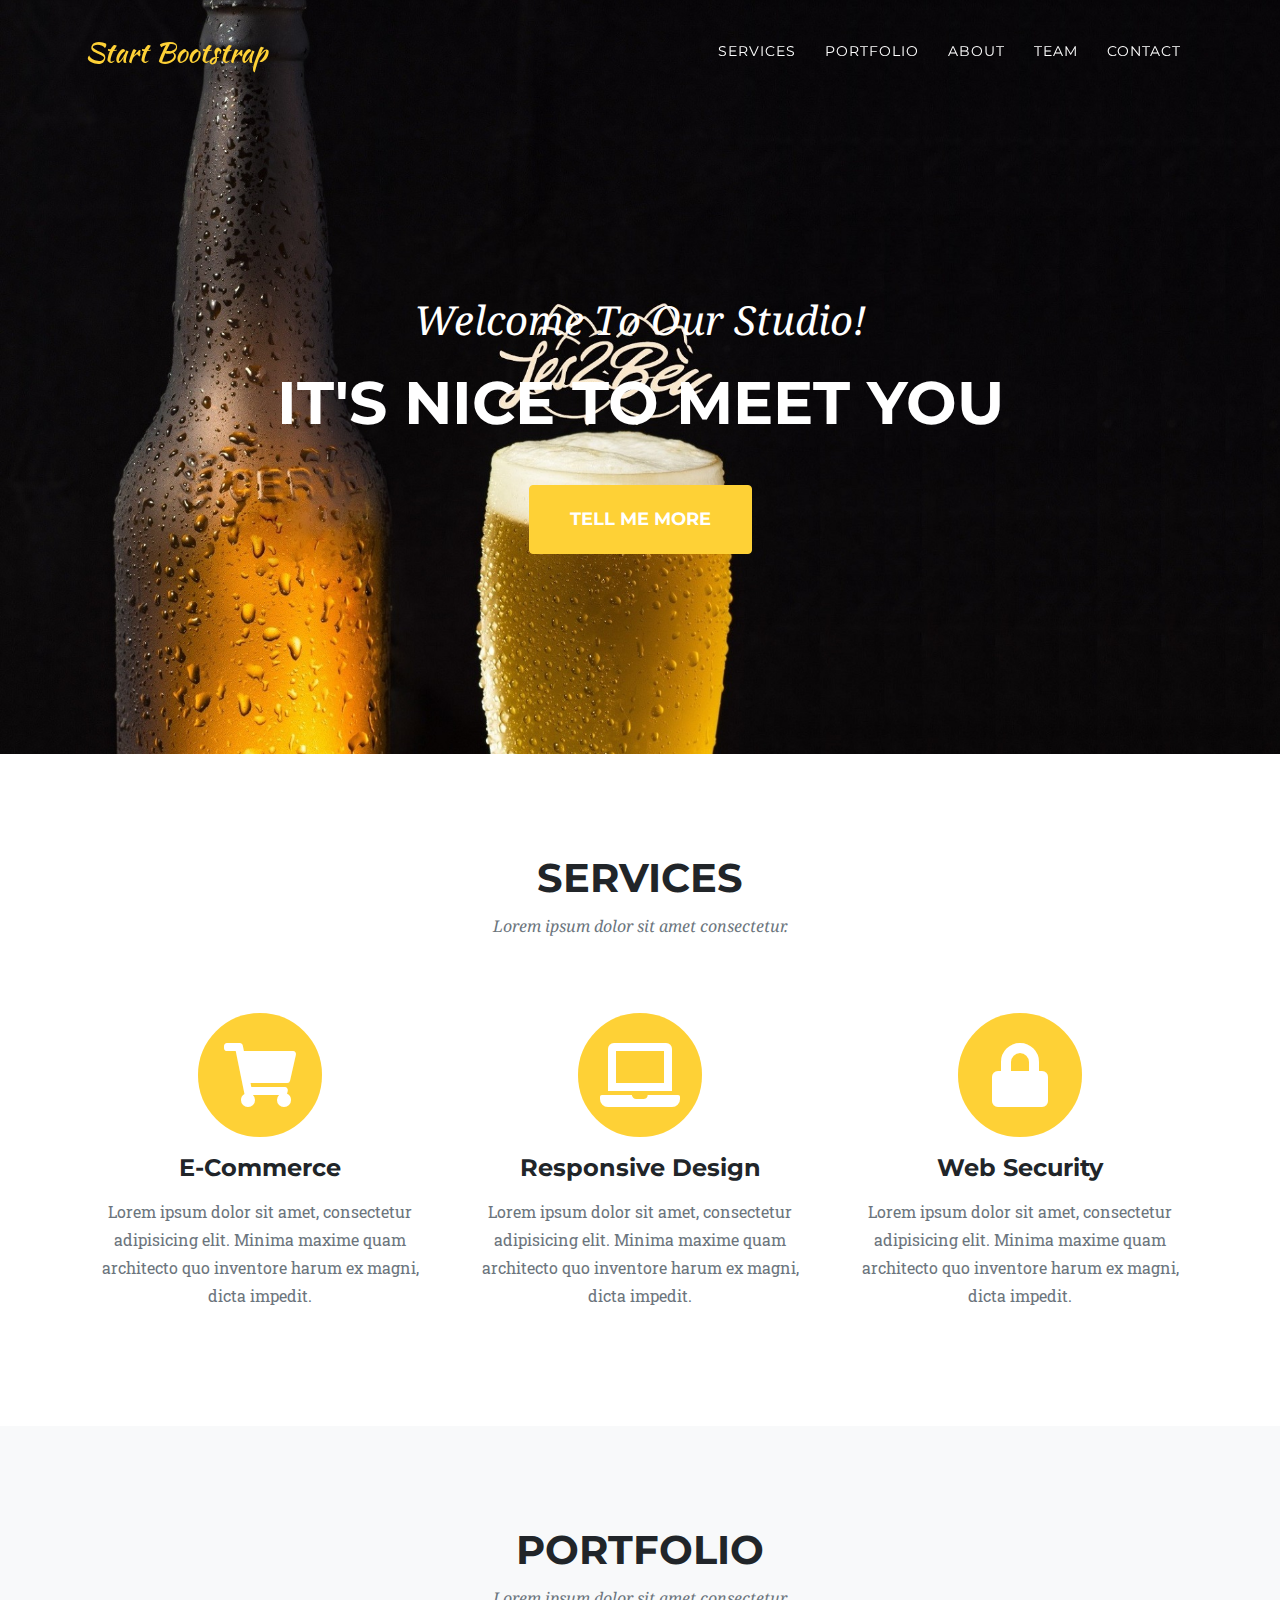
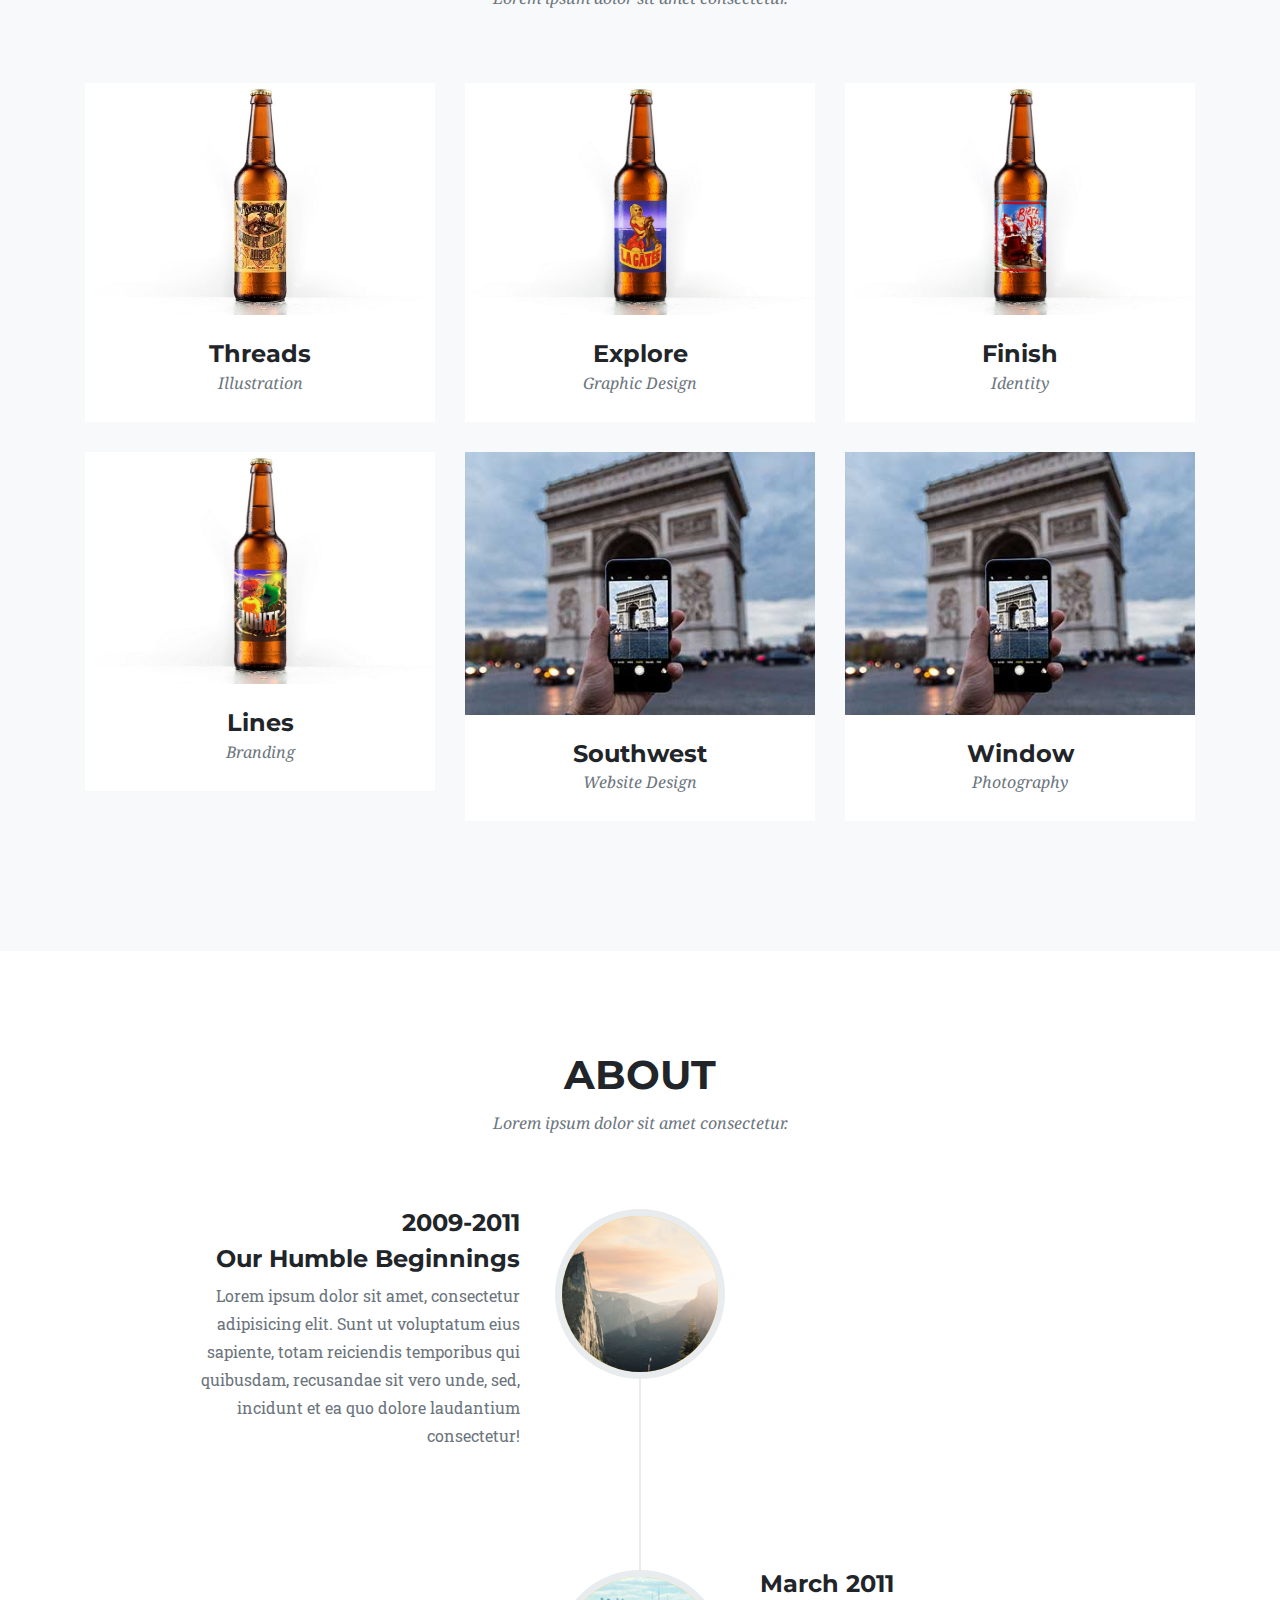
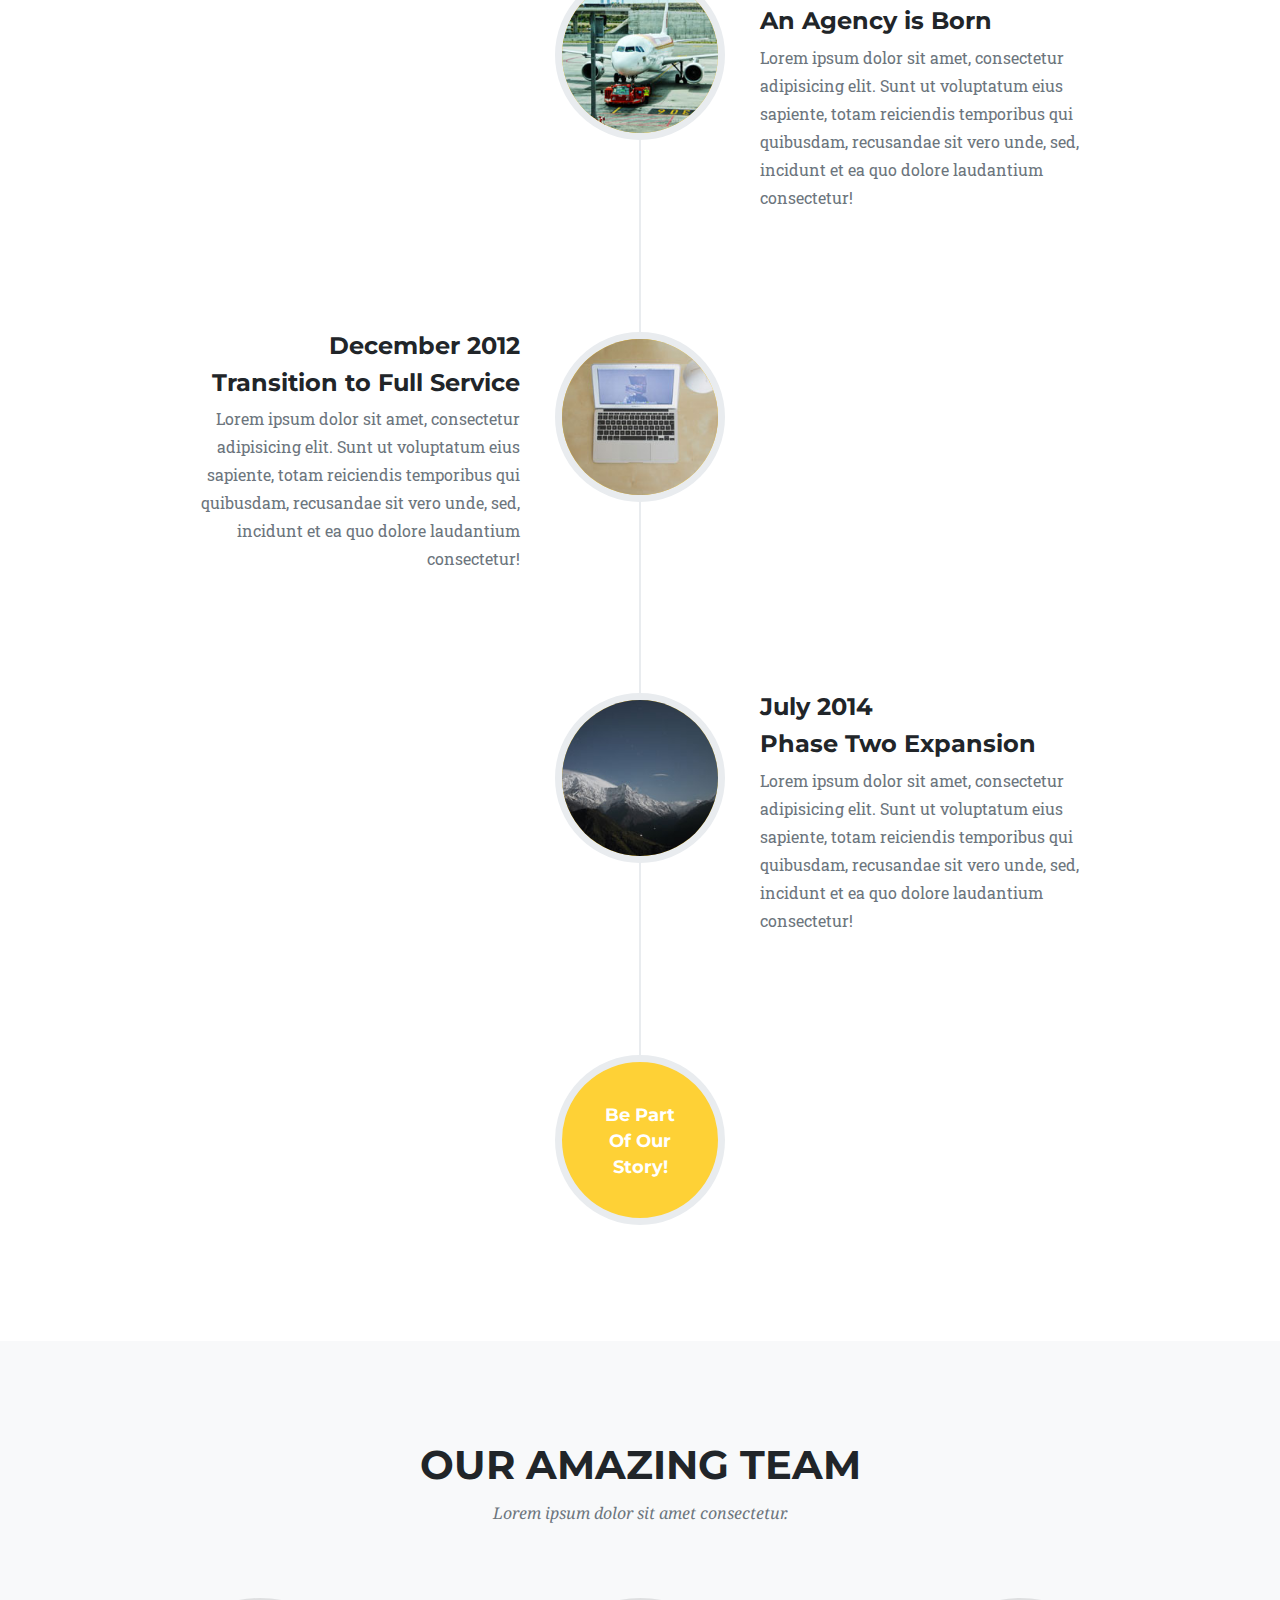
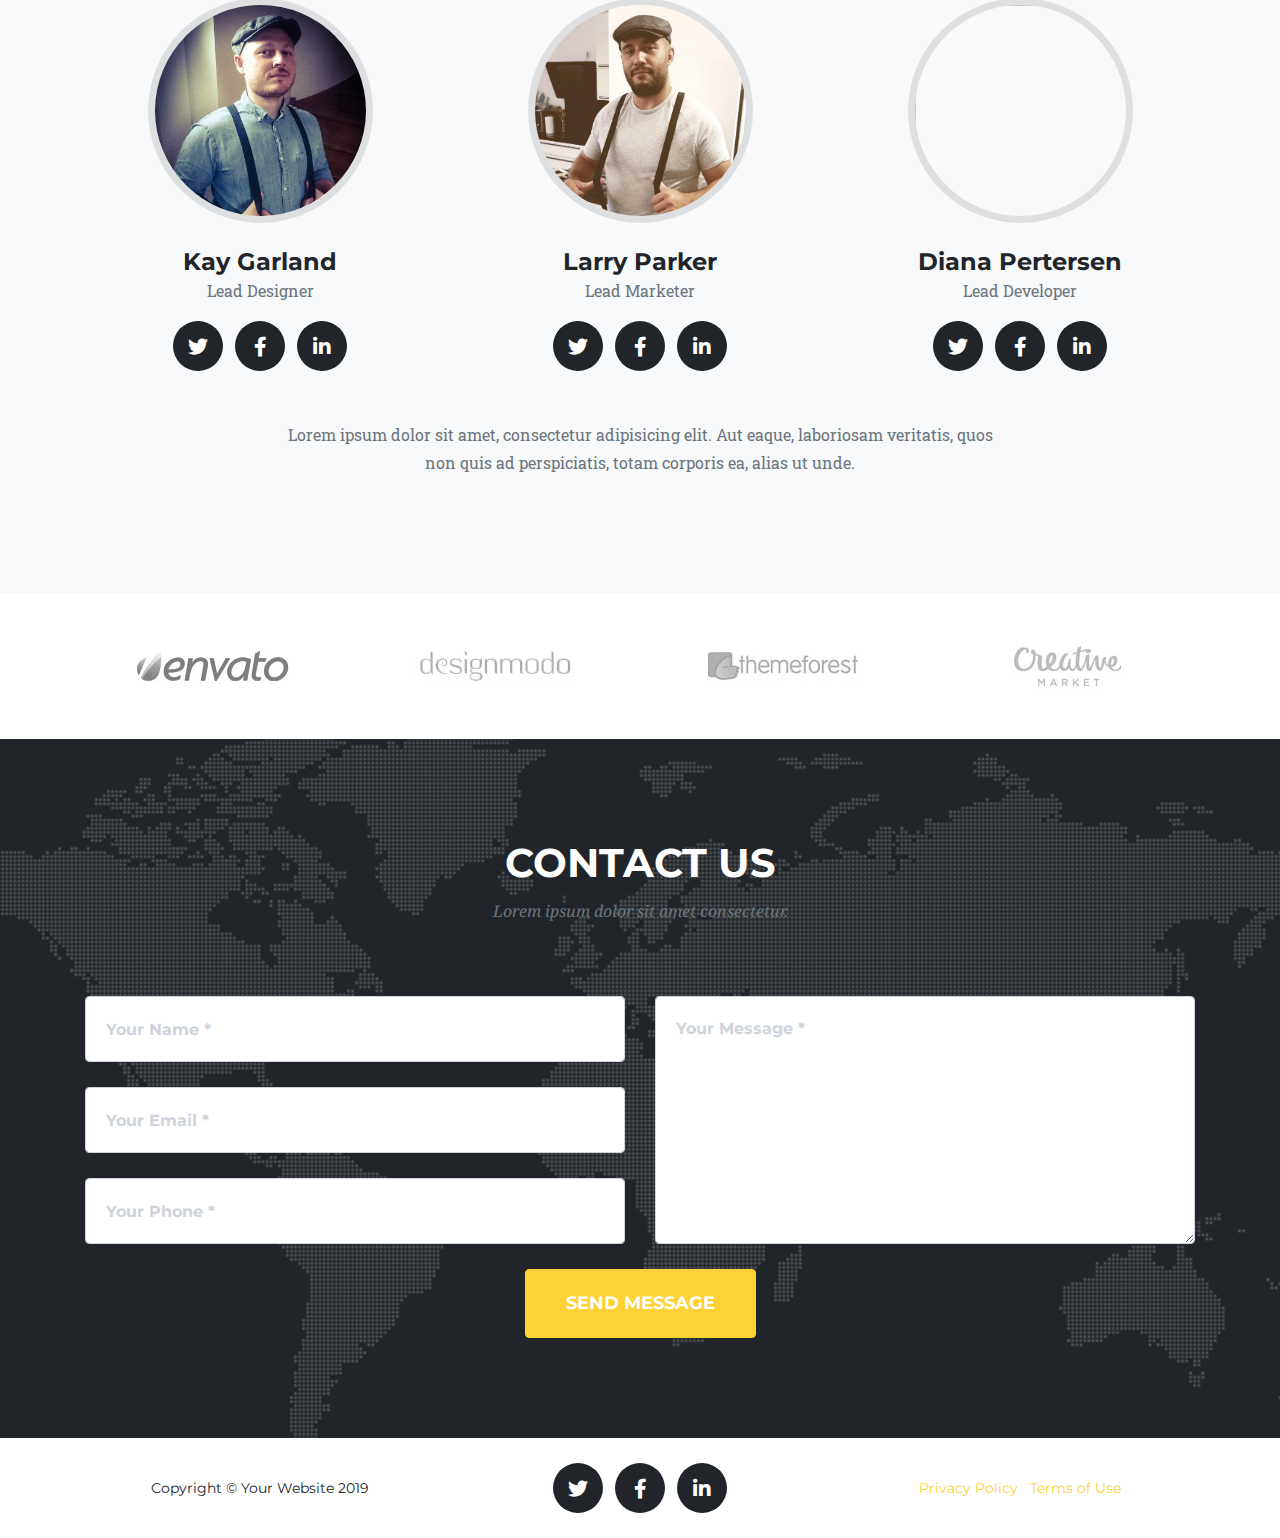
==== commit 243597a5: "Add files via upload" ====
--- a/index.html
+++ b/index.html
@@ -8,7 +8,7 @@
   <meta name="description" content="">
   <meta name="author" content="">
 
-  <title>Les 2 Bèu</title>
+  <title>Agency - Start Bootstrap Theme</title>
 
   <!-- Bootstrap core CSS -->
   <link href="vendor/bootstrap/css/bootstrap.min.css" rel="stylesheet">
@@ -30,7 +30,7 @@
   <!-- Navigation -->
   <nav class="navbar navbar-expand-lg navbar-dark fixed-top" id="mainNav">
     <div class="container">
-      <a class="navbar-brand js-scroll-trigger" href="#page-top">Les 2 Bèu</a>
+      <a class="navbar-brand js-scroll-trigger" href="#page-top">Start Bootstrap</a>
       <button class="navbar-toggler navbar-toggler-right" type="button" data-toggle="collapse" data-target="#navbarResponsive" aria-controls="navbarResponsive" aria-expanded="false" aria-label="Toggle navigation">
         Menu
         <i class="fas fa-bars"></i>
@@ -38,16 +38,16 @@
       <div class="collapse navbar-collapse" id="navbarResponsive">
         <ul class="navbar-nav text-uppercase ml-auto">
           <li class="nav-item">
-            <a class="nav-link js-scroll-trigger" href="#services">Notre savoir faire</a>
+            <a class="nav-link js-scroll-trigger" href="#services">Services</a>
           </li>
           <li class="nav-item">
-            <a class="nav-link js-scroll-trigger" href="#portfolio">Nos créations</a>
+            <a class="nav-link js-scroll-trigger" href="#portfolio">Portfolio</a>
           </li>
-<!--          <li class="nav-item">
+          <li class="nav-item">
             <a class="nav-link js-scroll-trigger" href="#about">About</a>
-          </li>-->
+          </li>
           <li class="nav-item">
-            <a class="nav-link js-scroll-trigger" href="#team">L'équipe</a>
+            <a class="nav-link js-scroll-trigger" href="#team">Team</a>
           </li>
           <li class="nav-item">
             <a class="nav-link js-scroll-trigger" href="#contact">Contact</a>
@@ -61,15 +61,9 @@
   <header class="masthead">
     <div class="container">
       <div class="intro-text">
-        <div class="row ">
-          <div class="col-8">
-            <!--1 of 2-->
-          </div>
-          <div class="col-4">
-            <div class="intro-heading text-uppercase">Une autre façon de découvrir la bière</div>
-            <a class="btn btn-primary btn-xl text-uppercase js-scroll-trigger" href="#services">En savoir plus</a>
-          </div>
-        </div>       
+        <div class="intro-lead-in">Welcome To Our Studio!</div>
+        <div class="intro-heading text-uppercase">It's Nice To Meet You</div>
+        <a class="btn btn-primary btn-xl text-uppercase js-scroll-trigger" href="#services">Tell Me More</a>
       </div>
     </div>
   </header>
@@ -79,71 +73,34 @@
     <div class="container">
       <div class="row">
         <div class="col-lg-12 text-center">
-          <h2 class="section-heading text-uppercase">Notre savoir faire</h2>
-          <h3 class="section-subheading text-muted">Les « 2 Bèu » est une microbrasserie forte d’un savoir-faire traditionnel et d’un brassage artisanal.
-            Nous travaillons uniquement avec des produits de qualités et en collaboration avec les commerces
-            locaux.
-            Notre devise : « Lorsqu’on aime on ne compte pas ! »
-            Nous fonctionnons sur des petits brassins gage de qualité et de générosité.
-            Nous produisons nos gammes de grands classiques blondes, IPA… mais aussi des bières à « façons »
-            selon les saisons et des techniques spécifiques, ce qui fait que nous touchons un large éventail de
-            bières.
-            Nous privilégions une refermentation en bouteille afin d’obtenir un produit original et plus
-            authentique.
-            Nos bières sont 100% naturelles, elles ne sont ni filtrées, ni pasteurisées. De plus, nous n’utilisons pas
-            de colorant, ni de CO² pour un gout toujours plus naturel.</h3>
+          <h2 class="section-heading text-uppercase">Services</h2>
+          <h3 class="section-subheading text-muted">Lorem ipsum dolor sit amet consectetur.</h3>
         </div>
       </div>
       <div class="row text-center">
         <div class="col-md-4">
           <span class="fa-stack fa-4x">
             <i class="fas fa-circle fa-stack-2x text-primary"></i>
-            <i class="fas fa-beer fa-stack-1x fa-inverse"></i>
+            <i class="fas fa-shopping-cart fa-stack-1x fa-inverse"></i>
           </span>
-          <h4 class="service-heading">Le Goût</h4>
-          <p class="text-muted">Aucun colorant, aucun CO² pour un gout authentique</p>
+          <h4 class="service-heading">E-Commerce</h4>
+          <p class="text-muted">Lorem ipsum dolor sit amet, consectetur adipisicing elit. Minima maxime quam architecto quo inventore harum ex magni, dicta impedit.</p>
         </div>
         <div class="col-md-4">
           <span class="fa-stack fa-4x">
             <i class="fas fa-circle fa-stack-2x text-primary"></i>
-            <i class="fas fa-heart fa-stack-1x fa-inverse"></i>
+            <i class="fas fa-laptop fa-stack-1x fa-inverse"></i>
           </span>
-          <h4 class="service-heading">Générosité</h4>
-          <p class="text-muted">Fonctionnement sur des petits brassins</p>
+          <h4 class="service-heading">Responsive Design</h4>
+          <p class="text-muted">Lorem ipsum dolor sit amet, consectetur adipisicing elit. Minima maxime quam architecto quo inventore harum ex magni, dicta impedit.</p>
         </div>
         <div class="col-md-4">
           <span class="fa-stack fa-4x">
             <i class="fas fa-circle fa-stack-2x text-primary"></i>
-            <i class="fas fa-wine-bottle fa-stack-1x fa-inverse"></i>
+            <i class="fas fa-lock fa-stack-1x fa-inverse"></i>
           </span>
-          <h4 class="service-heading">La gamme</h4>
-          <p class="text-muted">Production de grands classiques blondes, IPA… mais aussi des bières à « façons » selon les saisons</p>
-        </div>
-      </div>
-      <div class="row text-center">
-        <div class="col-md-4">
-          <span class="fa-stack fa-4x">
-            <i class="fas fa-circle fa-stack-2x text-primary"></i>
-            <i class="fas fa-leaf fa-stack-1x fa-inverse"></i>
-          </span>
-          <h4 class="service-heading">Naturel</h4>
-          <p class="text-muted">Nos bières sont 100% naturelles, elles ne sont ni filtrées, ni pasteurisées</p>
-        </div>
-        <div class="col-md-4">
-          <span class="fa-stack fa-4x">
-            <i class="fas fa-circle fa-stack-2x text-primary"></i>
-            <i class="fas fa-dharmachakra fa-stack-1x fa-inverse"></i>
-          </span>
-          <h4 class="service-heading">Authentique</h4>
-          <p class="text-muted">Savoir-faire traditionnel et brassage artisanal</p>
-        </div>
-        <div class="col-md-4">
-          <span class="fa-stack fa-4x">
-            <i class="fas fa-circle fa-stack-2x text-primary"></i>
-            <i class="fas fa-check-double fa-stack-1x fa-inverse"></i>
-          </span>
-          <h4 class="service-heading">Qualité</h4>
-          <p class="text-muted"> produits de qualités et en collaboration avec les commerces locaux</p>
+          <h4 class="service-heading">Web Security</h4>
+          <p class="text-muted">Lorem ipsum dolor sit amet, consectetur adipisicing elit. Minima maxime quam architecto quo inventore harum ex magni, dicta impedit.</p>
         </div>
       </div>
     </div>
@@ -154,8 +111,8 @@
     <div class="container">
       <div class="row">
         <div class="col-lg-12 text-center">
-          <h2 class="section-heading text-uppercase">Nos créations</h2>
-          <h3 class="section-subheading text-muted">A la découverte de nouvelles saveurs...</h3>
+          <h2 class="section-heading text-uppercase">Portfolio</h2>
+          <h3 class="section-subheading text-muted">Lorem ipsum dolor sit amet consectetur.</h3>
         </div>
       </div>
       <div class="row">
@@ -169,8 +126,8 @@
             <img class="img-fluid" src="img/portfolio/01-thumbnail.jpg" alt="">
           </a>
           <div class="portfolio-caption">
-            <h4>Sweet Crazy Amber</h4>
-            <p class="text-muted">sucrée caractérielle</p>
+            <h4>Threads</h4>
+            <p class="text-muted">Illustration</p>
           </div>
         </div>
         <div class="col-md-4 col-sm-6 portfolio-item">
@@ -183,8 +140,8 @@
             <img class="img-fluid" src="img/portfolio/02-thumbnail.jpg" alt="">
           </a>
           <div class="portfolio-caption">
-            <h4>La Gâtée</h4>
-            <p class="text-muted">Pétillante</p>
+            <h4>Explore</h4>
+            <p class="text-muted">Graphic Design</p>
           </div>
         </div>
         <div class="col-md-4 col-sm-6 portfolio-item">
@@ -197,8 +154,8 @@
             <img class="img-fluid" src="img/portfolio/03-thumbnail.jpg" alt="">
           </a>
           <div class="portfolio-caption">
-            <h4>La bière de Noël</h4>
-            <p class="text-muted">bière à facon</p>
+            <h4>Finish</h4>
+            <p class="text-muted">Identity</p>
           </div>
         </div>
         <div class="col-md-4 col-sm-6 portfolio-item">
@@ -211,8 +168,8 @@
             <img class="img-fluid" src="img/portfolio/04-thumbnail.jpg" alt="">
           </a>
           <div class="portfolio-caption">
-            <h4>La White 3G</h4>
-            <p class="text-muted">Capte parfaitement</p>
+            <h4>Lines</h4>
+            <p class="text-muted">Branding</p>
           </div>
         </div>
         <div class="col-md-4 col-sm-6 portfolio-item">
@@ -225,11 +182,10 @@
             <img class="img-fluid" src="img/portfolio/05-thumbnail.jpg" alt="">
           </a>
           <div class="portfolio-caption">
-            <h4>La Roustasse</h4>
-            <p class="text-muted">Un 5 francs dans ta g****</p>
-          </div>
-        </div>
-                        <!-- 
+            <h4>Southwest</h4>
+            <p class="text-muted">Website Design</p>
+          </div>
+        </div>
         <div class="col-md-4 col-sm-6 portfolio-item">
           <a class="portfolio-link" data-toggle="modal" href="#portfolioModal6">
             <div class="portfolio-hover">
@@ -244,11 +200,11 @@
             <p class="text-muted">Photography</p>
           </div>
         </div>
-      </div> -->
+      </div>
     </div>
   </section>
 
-  <!-- About 
+  <!-- About -->
   <section class="page-section" id="about">
     <div class="container">
       <div class="row">
@@ -327,23 +283,23 @@
         </div>
       </div>
     </div>
-  </section>-->
+  </section>
 
   <!-- Team -->
   <section class="bg-light page-section" id="team">
     <div class="container">
       <div class="row">
         <div class="col-lg-12 text-center">
-          <h2 class="section-heading text-uppercase">L'équipe</h2>
-          <h3 class="section-subheading text-muted">La passion de la Biere</h3>
-        </div>
-      </div>
-      <div class="row">
-        <div class="col-sm-6">
+          <h2 class="section-heading text-uppercase">Our Amazing Team</h2>
+          <h3 class="section-subheading text-muted">Lorem ipsum dolor sit amet consectetur.</h3>
+        </div>
+      </div>
+      <div class="row">
+        <div class="col-sm-4">
           <div class="team-member">
             <img class="mx-auto rounded-circle" src="img/team/1.jpg" alt="">
-            <h4>Cédric</h4>
-            <p class="text-muted">Co gérant</p>
+            <h4>Kay Garland</h4>
+            <p class="text-muted">Lead Designer</p>
             <ul class="list-inline social-buttons">
               <li class="list-inline-item">
                 <a href="#">
@@ -363,11 +319,35 @@
             </ul>
           </div>
         </div>
-        <div class="col-sm-6">
+        <div class="col-sm-4">
           <div class="team-member">
             <img class="mx-auto rounded-circle" src="img/team/2.jpg" alt="">
-            <h4>Adrien</h4>
-            <p class="text-muted">Co gérant</p>
+            <h4>Larry Parker</h4>
+            <p class="text-muted">Lead Marketer</p>
+            <ul class="list-inline social-buttons">
+              <li class="list-inline-item">
+                <a href="#">
+                  <i class="fab fa-twitter"></i>
+                </a>
+              </li>
+              <li class="list-inline-item">
+                <a href="#">
+                  <i class="fab fa-facebook-f"></i>
+                </a>
+              </li>
+              <li class="list-inline-item">
+                <a href="#">
+                  <i class="fab fa-linkedin-in"></i>
+                </a>
+              </li>
+            </ul>
+          </div>
+        </div>
+        <div class="col-sm-4">
+          <div class="team-member">
+            <img class="mx-auto rounded-circle" src="img/team/3.jpg" alt="">
+            <h4>Diana Pertersen</h4>
+            <p class="text-muted">Lead Developer</p>
             <ul class="list-inline social-buttons">
               <li class="list-inline-item">
                 <a href="#">
@@ -396,7 +376,7 @@
     </div>
   </section>
 
-  <!-- Clients 
+  <!-- Clients -->
   <section class="py-5">
     <div class="container">
       <div class="row">
@@ -422,15 +402,15 @@
         </div>
       </div>
     </div>
-  </section>-->
+  </section>
 
   <!-- Contact -->
   <section class="page-section" id="contact">
     <div class="container">
       <div class="row">
         <div class="col-lg-12 text-center">
-          <h2 class="section-heading text-uppercase">Parlez-nous!</h2>
-          <h3 class="section-subheading text-muted">Laissez nous vos messages commentaires...</h3>
+          <h2 class="section-heading text-uppercase">Contact Us</h2>
+          <h3 class="section-subheading text-muted">Lorem ipsum dolor sit amet consectetur.</h3>
         </div>
       </div>
       <div class="row">
@@ -439,7 +419,7 @@
             <div class="row">
               <div class="col-md-6">
                 <div class="form-group">
-                  <input class="form-control" id="name" type="text" placeholder="Ton Nom *" required="required" data-validation-required-message="Please enter your name.">
+                  <input class="form-control" id="name" type="text" placeholder="Your Name *" required="required" data-validation-required-message="Please enter your name.">
                   <p class="help-block text-danger"></p>
                 </div>
                 <div class="form-group">
@@ -447,20 +427,20 @@
                   <p class="help-block text-danger"></p>
                 </div>
                 <div class="form-group">
-                  <input class="form-control" id="phone" type="tel" placeholder="Ton Phone *" required="required" data-validation-required-message="Please enter your phone number.">
+                  <input class="form-control" id="phone" type="tel" placeholder="Your Phone *" required="required" data-validation-required-message="Please enter your phone number.">
                   <p class="help-block text-danger"></p>
                 </div>
               </div>
               <div class="col-md-6">
                 <div class="form-group">
-                  <textarea class="form-control" id="message" placeholder="Ton Message *" required="required" data-validation-required-message="Please enter a message."></textarea>
+                  <textarea class="form-control" id="message" placeholder="Your Message *" required="required" data-validation-required-message="Please enter a message."></textarea>
                   <p class="help-block text-danger"></p>
                 </div>
               </div>
               <div class="clearfix"></div>
               <div class="col-lg-12 text-center">
                 <div id="success"></div>
-                <button id="sendMessageButton" class="btn btn-primary btn-xl text-uppercase" type="submit">Envoi BéuBéu!</button>
+                <button id="sendMessageButton" class="btn btn-primary btn-xl text-uppercase" type="submit">Send Message</button>
               </div>
             </div>
           </form>
@@ -474,7 +454,7 @@
     <div class="container">
       <div class="row align-items-center">
         <div class="col-md-4">
-          <span class="copyright">Copyright &copy; Les 2 Béu 2020</span>
+          <span class="copyright">Copyright &copy; Your Website 2019</span>
         </div>
         <div class="col-md-4">
           <ul class="list-inline social-buttons">
@@ -525,11 +505,18 @@
             <div class="col-lg-8 mx-auto">
               <div class="modal-body">
                 <!-- Project Details Go Here -->
-                <h2 class="text-uppercase">Sweet Crazy Amber</h2>
-                <p class="item-intro text-muted">sucrée caractérielle</p>
+                <h2 class="text-uppercase">Project Name</h2>
+                <p class="item-intro text-muted">Lorem ipsum dolor sit amet consectetur.</p>
                 <img class="img-fluid d-block mx-auto" src="img/portfolio/01-full.jpg" alt="">
-                <p>Brown Ale aux whiskey Bourbon et notes de vanille, caramel</p>
-                <button class="btn btn-primary" data-dismiss="modal" type="button"><i class="fas fa-times"></i> Fermer</button>
+                <p>Use this area to describe your project. Lorem ipsum dolor sit amet, consectetur adipisicing elit. Est blanditiis dolorem culpa incidunt minus dignissimos deserunt repellat aperiam quasi sunt officia expedita beatae cupiditate, maiores repudiandae, nostrum, reiciendis facere nemo!</p>
+                <ul class="list-inline">
+                  <li>Date: January 2017</li>
+                  <li>Client: Threads</li>
+                  <li>Category: Illustration</li>
+                </ul>
+                <button class="btn btn-primary" data-dismiss="modal" type="button">
+                  <i class="fas fa-times"></i>
+                  Close Project</button>
               </div>
             </div>
           </div>
@@ -552,11 +539,18 @@
             <div class="col-lg-8 mx-auto">
               <div class="modal-body">
                 <!-- Project Details Go Here -->
-                <h2 class="text-uppercase">La Gâtée</h2>
-                <p class="item-intro text-muted">Pétillante</p>
+                <h2 class="text-uppercase">Project Name</h2>
+                <p class="item-intro text-muted">Lorem ipsum dolor sit amet consectetur.</p>
                 <img class="img-fluid d-block mx-auto" src="img/portfolio/02-full.jpg" alt="">
-                <p>une Blonde généreuse avec du corps en bouche, bon équilibre entre note d'amertume et note florale.</p>
-                <button class="btn btn-primary" data-dismiss="modal" type="button"><i class="fas fa-times"></i> Fermer</button>
+                <p>Use this area to describe your project. Lorem ipsum dolor sit amet, consectetur adipisicing elit. Est blanditiis dolorem culpa incidunt minus dignissimos deserunt repellat aperiam quasi sunt officia expedita beatae cupiditate, maiores repudiandae, nostrum, reiciendis facere nemo!</p>
+                <ul class="list-inline">
+                  <li>Date: January 2017</li>
+                  <li>Client: Explore</li>
+                  <li>Category: Graphic Design</li>
+                </ul>
+                <button class="btn btn-primary" data-dismiss="modal" type="button">
+                  <i class="fas fa-times"></i>
+                  Close Project</button>
               </div>
             </div>
           </div>
@@ -579,11 +573,18 @@
             <div class="col-lg-8 mx-auto">
               <div class="modal-body">
                 <!-- Project Details Go Here -->
-                <h2 class="text-uppercase">La bière de Noël</h2>
-                <p class="item-intro text-muted">bière à façon</p>
+                <h2 class="text-uppercase">Project Name</h2>
+                <p class="item-intro text-muted">Lorem ipsum dolor sit amet consectetur.</p>
                 <img class="img-fluid d-block mx-auto" src="img/portfolio/03-full.jpg" alt="">
-                <p>Bière ambrée qui tend sur la brune avec une amertumes cassée par les arômes et épices dont nous préservons le secret</p>
-                <button class="btn btn-primary" data-dismiss="modal" type="button"><i class="fas fa-times"></i> Fermer</button>
+                <p>Use this area to describe your project. Lorem ipsum dolor sit amet, consectetur adipisicing elit. Est blanditiis dolorem culpa incidunt minus dignissimos deserunt repellat aperiam quasi sunt officia expedita beatae cupiditate, maiores repudiandae, nostrum, reiciendis facere nemo!</p>
+                <ul class="list-inline">
+                  <li>Date: January 2017</li>
+                  <li>Client: Finish</li>
+                  <li>Category: Identity</li>
+                </ul>
+                <button class="btn btn-primary" data-dismiss="modal" type="button">
+                  <i class="fas fa-times"></i>
+                  Close Project</button>
               </div>
             </div>
           </div>
@@ -606,11 +607,18 @@
             <div class="col-lg-8 mx-auto">
               <div class="modal-body">
                 <!-- Project Details Go Here -->
-                <h2 class="text-uppercase">La White 3G</h2>
-                <p class="item-intro text-muted">Capte parfaitement</p>
+                <h2 class="text-uppercase">Project Name</h2>
+                <p class="item-intro text-muted">Lorem ipsum dolor sit amet consectetur.</p>
                 <img class="img-fluid d-block mx-auto" src="img/portfolio/04-full.jpg" alt="">
-                <p>Une bière Blanche aux notes de pommes légèrement caramélisées, sucrée avec une pointe d'acidité en fin de bouche.</p>
-                <button class="btn btn-primary" data-dismiss="modal" type="button"><i class="fas fa-times"></i> Fermer</button>
+                <p>Use this area to describe your project. Lorem ipsum dolor sit amet, consectetur adipisicing elit. Est blanditiis dolorem culpa incidunt minus dignissimos deserunt repellat aperiam quasi sunt officia expedita beatae cupiditate, maiores repudiandae, nostrum, reiciendis facere nemo!</p>
+                <ul class="list-inline">
+                  <li>Date: January 2017</li>
+                  <li>Client: Lines</li>
+                  <li>Category: Branding</li>
+                </ul>
+                <button class="btn btn-primary" data-dismiss="modal" type="button">
+                  <i class="fas fa-times"></i>
+                  Close Project</button>
               </div>
             </div>
           </div>
@@ -633,11 +641,18 @@
             <div class="col-lg-8 mx-auto">
               <div class="modal-body">
                 <!-- Project Details Go Here -->
-                <h2 class="text-uppercase">La Roustasse</h2>
-                <p class="item-intro text-muted">Un 5 francs dans ta g****</p>
+                <h2 class="text-uppercase">Project Name</h2>
+                <p class="item-intro text-muted">Lorem ipsum dolor sit amet consectetur.</p>
                 <img class="img-fluid d-block mx-auto" src="img/portfolio/05-full.jpg" alt="">
-                <p>bière rousse de caractère avec un goût long en bouche et une amertume agréable</p>
-                <button class="btn btn-primary" data-dismiss="modal" type="button"><i class="fas fa-times"></i> Fermer</button>
+                <p>Use this area to describe your project. Lorem ipsum dolor sit amet, consectetur adipisicing elit. Est blanditiis dolorem culpa incidunt minus dignissimos deserunt repellat aperiam quasi sunt officia expedita beatae cupiditate, maiores repudiandae, nostrum, reiciendis facere nemo!</p>
+                <ul class="list-inline">
+                  <li>Date: January 2017</li>
+                  <li>Client: Southwest</li>
+                  <li>Category: Website Design</li>
+                </ul>
+                <button class="btn btn-primary" data-dismiss="modal" type="button">
+                  <i class="fas fa-times"></i>
+                  Close Project</button>
               </div>
             </div>
           </div>
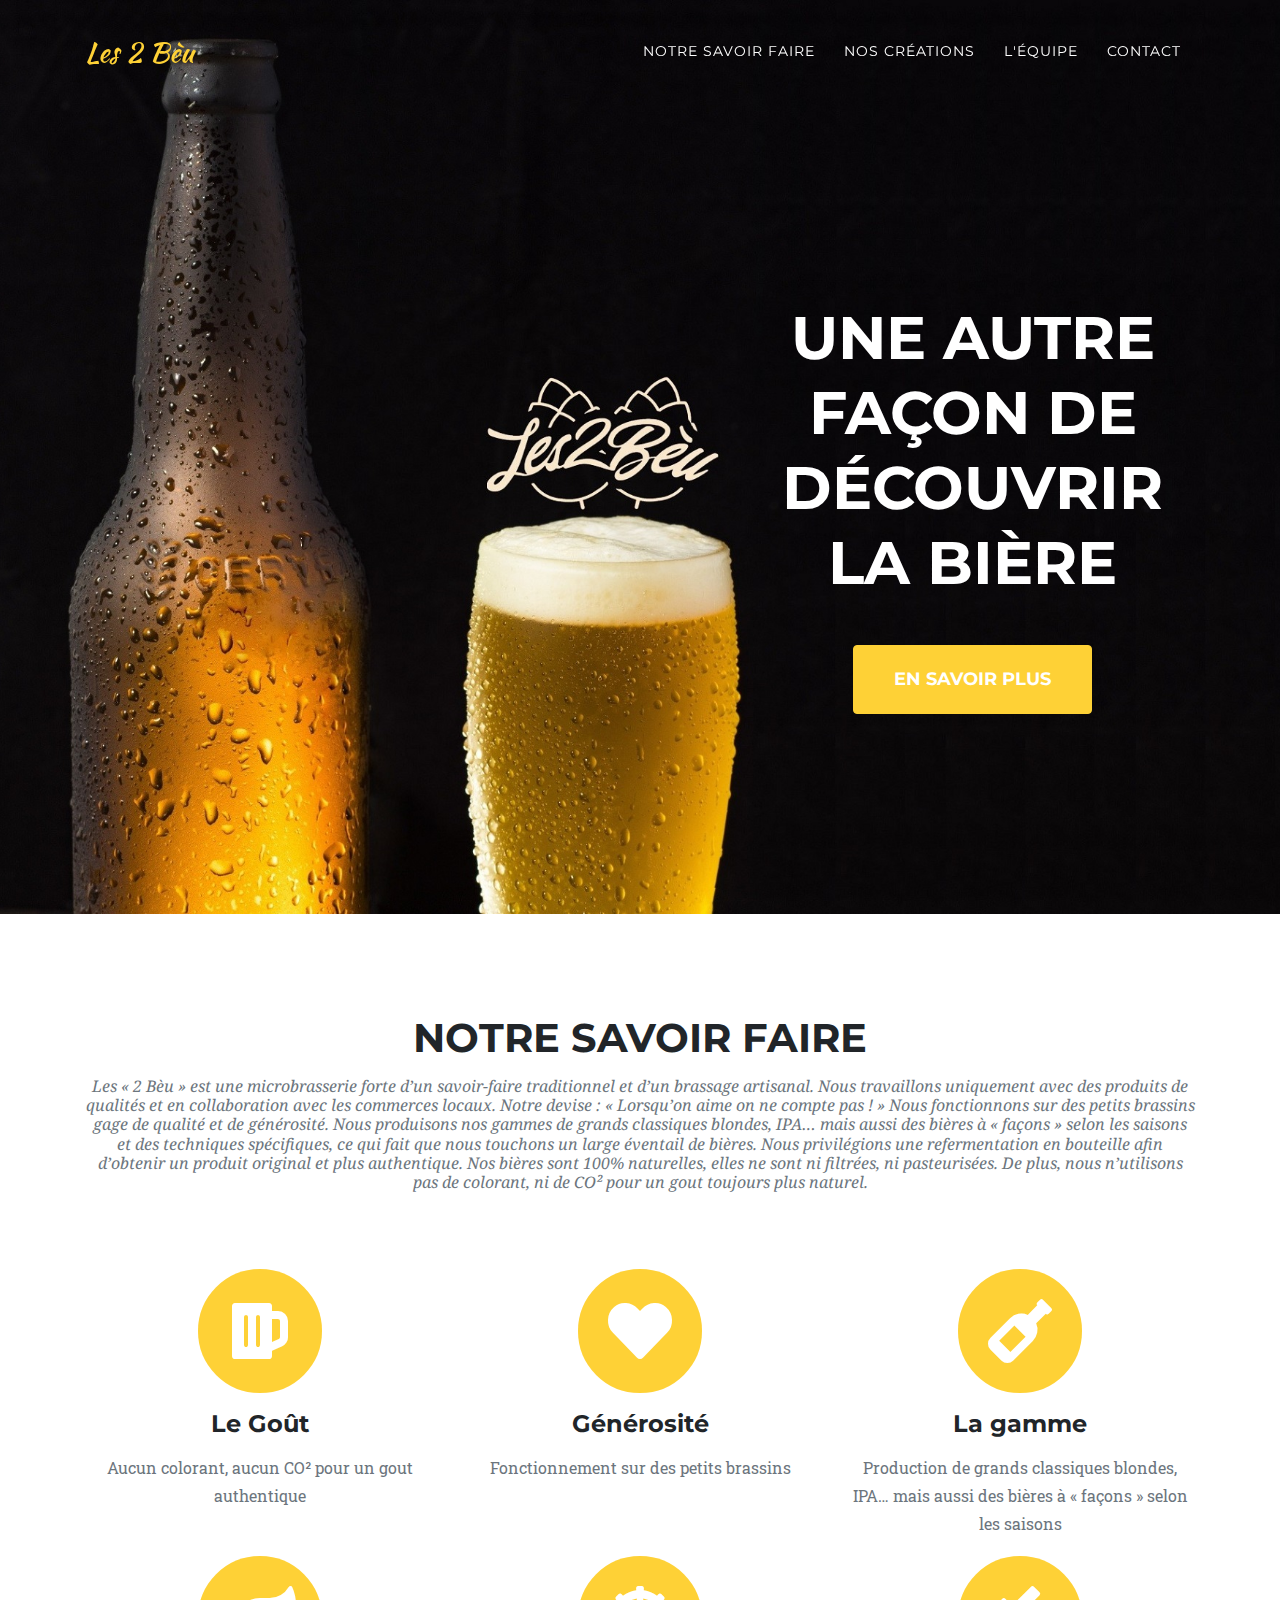
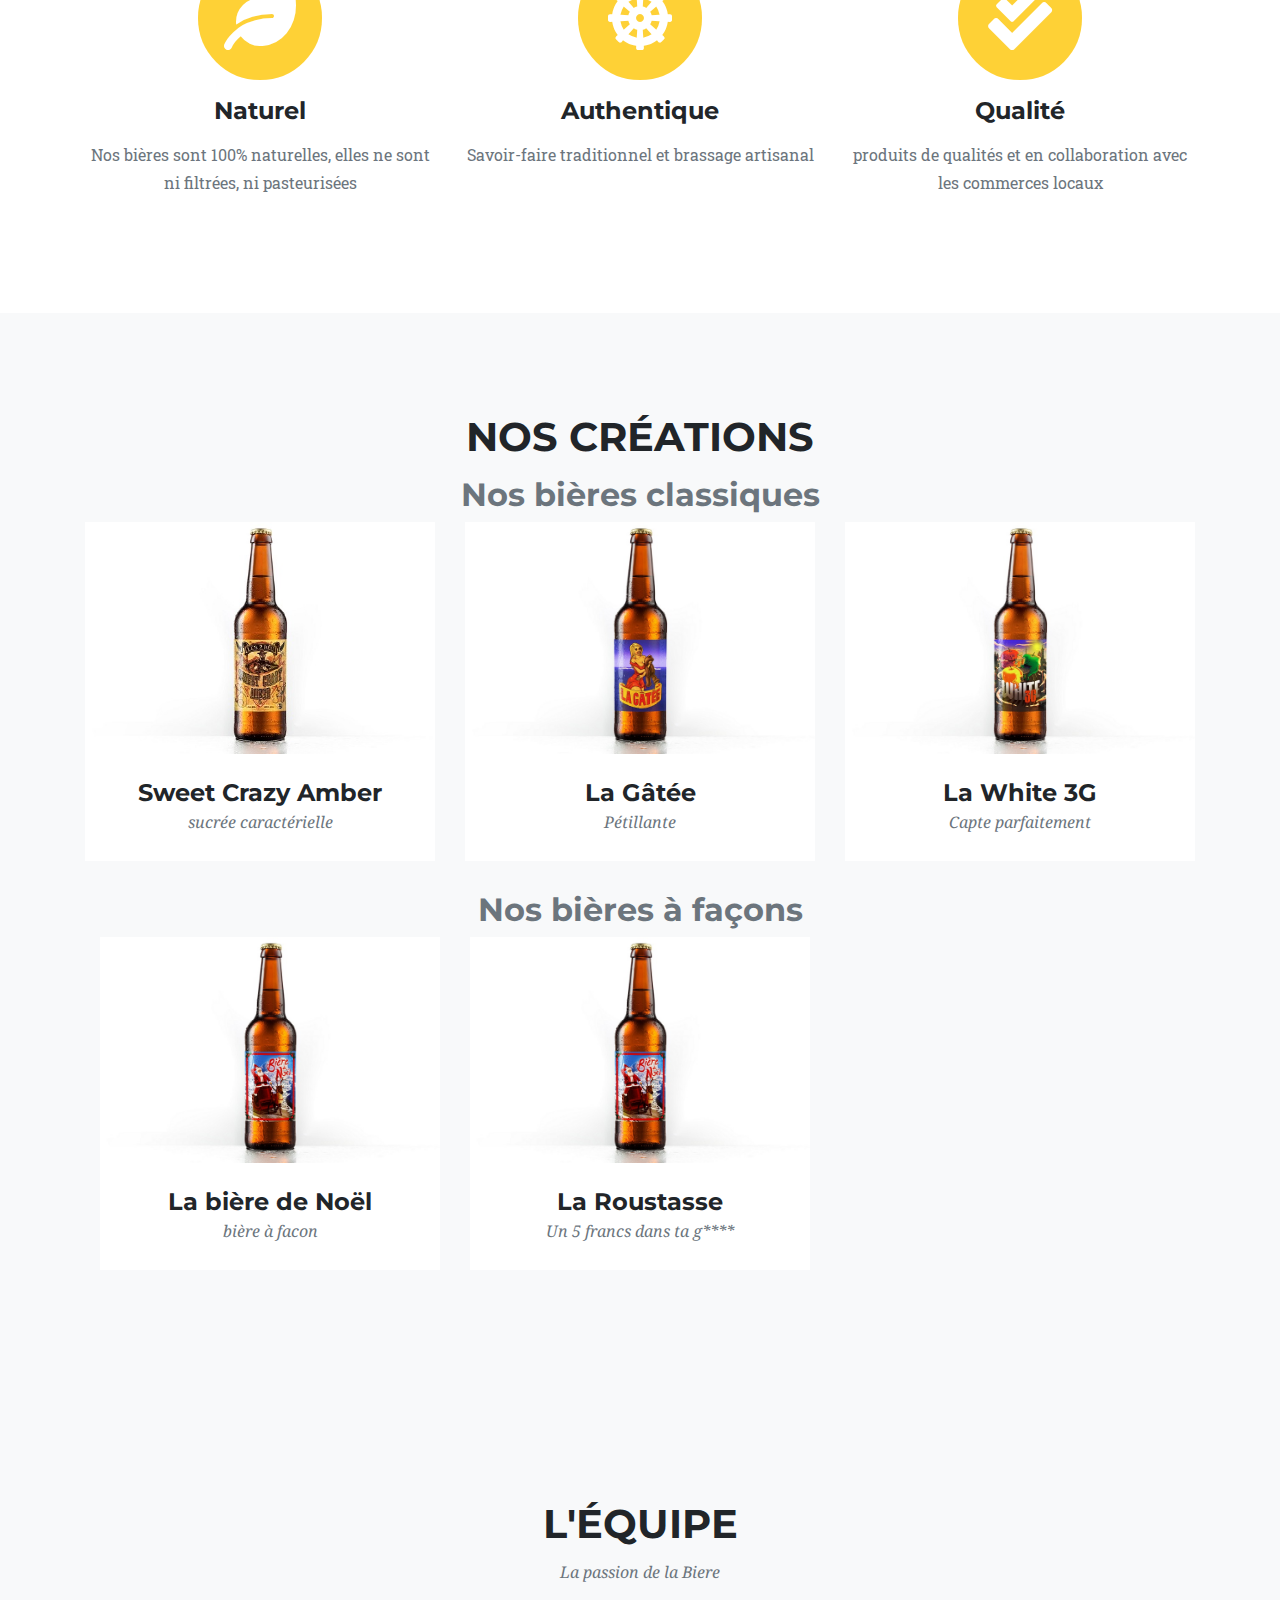
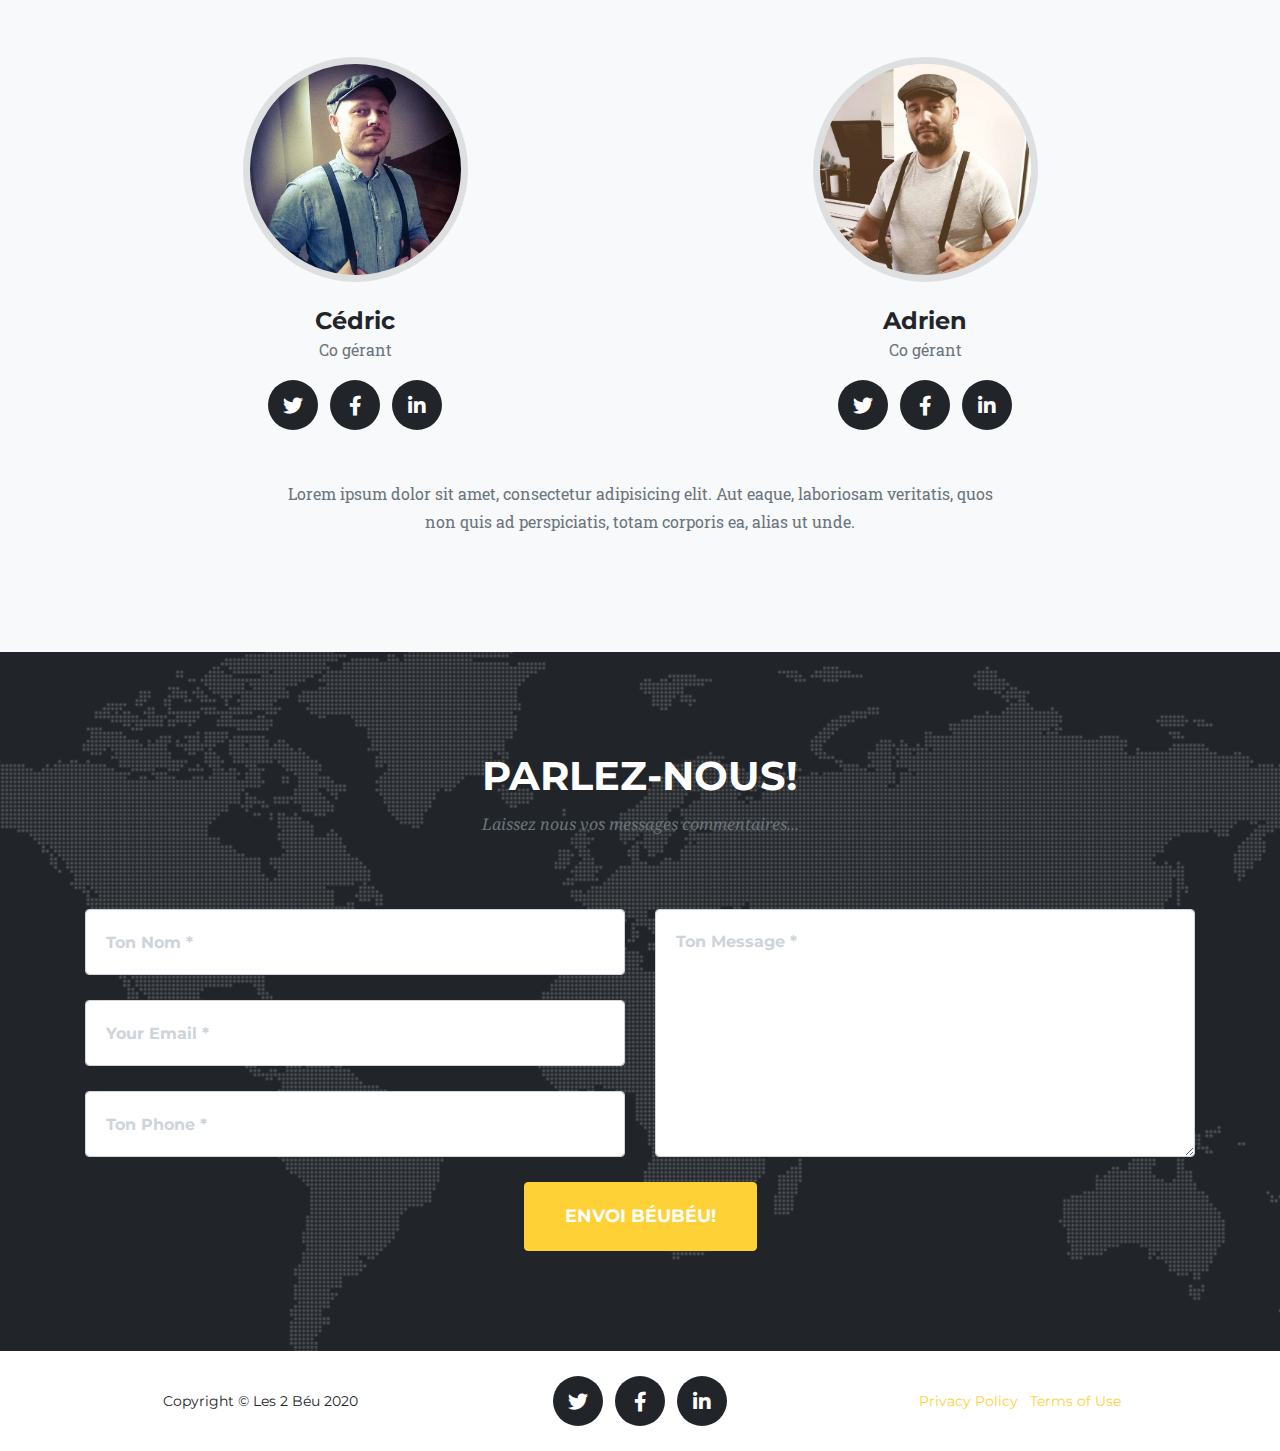
==== commit deabc509: "Add files via upload" ====
--- a/index.html
+++ b/index.html
@@ -8,7 +8,7 @@
   <meta name="description" content="">
   <meta name="author" content="">
 
-  <title>Agency - Start Bootstrap Theme</title>
+  <title>Les 2 Bèu</title>
 
   <!-- Bootstrap core CSS -->
   <link href="vendor/bootstrap/css/bootstrap.min.css" rel="stylesheet">
@@ -30,7 +30,7 @@
   <!-- Navigation -->
   <nav class="navbar navbar-expand-lg navbar-dark fixed-top" id="mainNav">
     <div class="container">
-      <a class="navbar-brand js-scroll-trigger" href="#page-top">Start Bootstrap</a>
+      <a class="navbar-brand js-scroll-trigger" href="#page-top">Les 2 Bèu</a>
       <button class="navbar-toggler navbar-toggler-right" type="button" data-toggle="collapse" data-target="#navbarResponsive" aria-controls="navbarResponsive" aria-expanded="false" aria-label="Toggle navigation">
         Menu
         <i class="fas fa-bars"></i>
@@ -38,16 +38,16 @@
       <div class="collapse navbar-collapse" id="navbarResponsive">
         <ul class="navbar-nav text-uppercase ml-auto">
           <li class="nav-item">
-            <a class="nav-link js-scroll-trigger" href="#services">Services</a>
+            <a class="nav-link js-scroll-trigger" href="#services">Notre savoir faire</a>
           </li>
           <li class="nav-item">
-            <a class="nav-link js-scroll-trigger" href="#portfolio">Portfolio</a>
+            <a class="nav-link js-scroll-trigger" href="#portfolio">Nos créations</a>
           </li>
+<!--          <li class="nav-item">
+            <a class="nav-link js-scroll-trigger" href="#about">About</a>
+          </li>-->
           <li class="nav-item">
-            <a class="nav-link js-scroll-trigger" href="#about">About</a>
-          </li>
-          <li class="nav-item">
-            <a class="nav-link js-scroll-trigger" href="#team">Team</a>
+            <a class="nav-link js-scroll-trigger" href="#team">L'équipe</a>
           </li>
           <li class="nav-item">
             <a class="nav-link js-scroll-trigger" href="#contact">Contact</a>
@@ -61,9 +61,15 @@
   <header class="masthead">
     <div class="container">
       <div class="intro-text">
-        <div class="intro-lead-in">Welcome To Our Studio!</div>
-        <div class="intro-heading text-uppercase">It's Nice To Meet You</div>
-        <a class="btn btn-primary btn-xl text-uppercase js-scroll-trigger" href="#services">Tell Me More</a>
+        <div class="row ">
+          <div class="col-7">
+            <!--1 of 2-->
+          </div>
+          <div class="col-5">
+            <div class="intro-heading text-uppercase">Une autre façon de découvrir la bière</div>
+            <a class="btn btn-primary btn-xl text-uppercase js-scroll-trigger" href="#services">En savoir plus</a>
+          </div>
+        </div>       
       </div>
     </div>
   </header>
@@ -73,34 +79,71 @@
     <div class="container">
       <div class="row">
         <div class="col-lg-12 text-center">
-          <h2 class="section-heading text-uppercase">Services</h2>
-          <h3 class="section-subheading text-muted">Lorem ipsum dolor sit amet consectetur.</h3>
+          <h2 class="section-heading text-uppercase">Notre savoir faire</h2>
+          <h3 class="section-subheading text-muted">Les « 2 Bèu » est une microbrasserie forte d’un savoir-faire traditionnel et d’un brassage artisanal.
+            Nous travaillons uniquement avec des produits de qualités et en collaboration avec les commerces
+            locaux.
+            Notre devise : « Lorsqu’on aime on ne compte pas ! »
+            Nous fonctionnons sur des petits brassins gage de qualité et de générosité.
+            Nous produisons nos gammes de grands classiques blondes, IPA… mais aussi des bières à « façons »
+            selon les saisons et des techniques spécifiques, ce qui fait que nous touchons un large éventail de
+            bières.
+            Nous privilégions une refermentation en bouteille afin d’obtenir un produit original et plus
+            authentique.
+            Nos bières sont 100% naturelles, elles ne sont ni filtrées, ni pasteurisées. De plus, nous n’utilisons pas
+            de colorant, ni de CO² pour un gout toujours plus naturel.</h3>
         </div>
       </div>
       <div class="row text-center">
         <div class="col-md-4">
           <span class="fa-stack fa-4x">
             <i class="fas fa-circle fa-stack-2x text-primary"></i>
-            <i class="fas fa-shopping-cart fa-stack-1x fa-inverse"></i>
+            <i class="fas fa-beer fa-stack-1x fa-inverse"></i>
           </span>
-          <h4 class="service-heading">E-Commerce</h4>
-          <p class="text-muted">Lorem ipsum dolor sit amet, consectetur adipisicing elit. Minima maxime quam architecto quo inventore harum ex magni, dicta impedit.</p>
+          <h4 class="service-heading">Le Goût</h4>
+          <p class="text-muted">Aucun colorant, aucun CO² pour un gout authentique</p>
         </div>
         <div class="col-md-4">
           <span class="fa-stack fa-4x">
             <i class="fas fa-circle fa-stack-2x text-primary"></i>
-            <i class="fas fa-laptop fa-stack-1x fa-inverse"></i>
+            <i class="fas fa-heart fa-stack-1x fa-inverse"></i>
           </span>
-          <h4 class="service-heading">Responsive Design</h4>
-          <p class="text-muted">Lorem ipsum dolor sit amet, consectetur adipisicing elit. Minima maxime quam architecto quo inventore harum ex magni, dicta impedit.</p>
+          <h4 class="service-heading">Générosité</h4>
+          <p class="text-muted">Fonctionnement sur des petits brassins</p>
         </div>
         <div class="col-md-4">
           <span class="fa-stack fa-4x">
             <i class="fas fa-circle fa-stack-2x text-primary"></i>
-            <i class="fas fa-lock fa-stack-1x fa-inverse"></i>
+            <i class="fas fa-wine-bottle fa-stack-1x fa-inverse"></i>
           </span>
-          <h4 class="service-heading">Web Security</h4>
-          <p class="text-muted">Lorem ipsum dolor sit amet, consectetur adipisicing elit. Minima maxime quam architecto quo inventore harum ex magni, dicta impedit.</p>
+          <h4 class="service-heading">La gamme</h4>
+          <p class="text-muted">Production de grands classiques blondes, IPA… mais aussi des bières à « façons » selon les saisons</p>
+        </div>
+      </div>
+      <div class="row text-center">
+        <div class="col-md-4">
+          <span class="fa-stack fa-4x">
+            <i class="fas fa-circle fa-stack-2x text-primary"></i>
+            <i class="fas fa-leaf fa-stack-1x fa-inverse"></i>
+          </span>
+          <h4 class="service-heading">Naturel</h4>
+          <p class="text-muted">Nos bières sont 100% naturelles, elles ne sont ni filtrées, ni pasteurisées</p>
+        </div>
+        <div class="col-md-4">
+          <span class="fa-stack fa-4x">
+            <i class="fas fa-circle fa-stack-2x text-primary"></i>
+            <i class="fas fa-dharmachakra fa-stack-1x fa-inverse"></i>
+          </span>
+          <h4 class="service-heading">Authentique</h4>
+          <p class="text-muted">Savoir-faire traditionnel et brassage artisanal</p>
+        </div>
+        <div class="col-md-4">
+          <span class="fa-stack fa-4x">
+            <i class="fas fa-circle fa-stack-2x text-primary"></i>
+            <i class="fas fa-check-double fa-stack-1x fa-inverse"></i>
+          </span>
+          <h4 class="service-heading">Qualité</h4>
+          <p class="text-muted"> produits de qualités et en collaboration avec les commerces locaux</p>
         </div>
       </div>
     </div>
@@ -111,8 +154,8 @@
     <div class="container">
       <div class="row">
         <div class="col-lg-12 text-center">
-          <h2 class="section-heading text-uppercase">Portfolio</h2>
-          <h3 class="section-subheading text-muted">Lorem ipsum dolor sit amet consectetur.</h3>
+          <h2 class="section-heading text-uppercase">Nos créations</h2>
+          <h2 class="section-subheading text-muted">Nos bières classiques</h3>
         </div>
       </div>
       <div class="row">
@@ -126,8 +169,8 @@
             <img class="img-fluid" src="img/portfolio/01-thumbnail.jpg" alt="">
           </a>
           <div class="portfolio-caption">
-            <h4>Threads</h4>
-            <p class="text-muted">Illustration</p>
+            <h4>Sweet Crazy Amber</h4>
+            <p class="text-muted">sucrée caractérielle</p>
           </div>
         </div>
         <div class="col-md-4 col-sm-6 portfolio-item">
@@ -140,10 +183,33 @@
             <img class="img-fluid" src="img/portfolio/02-thumbnail.jpg" alt="">
           </a>
           <div class="portfolio-caption">
-            <h4>Explore</h4>
-            <p class="text-muted">Graphic Design</p>
-          </div>
-        </div>
+            <h4>La Gâtée</h4>
+            <p class="text-muted">Pétillante</p>
+          </div>
+        </div>
+        <div class="col-md-4 col-sm-6 portfolio-item">
+          <a class="portfolio-link" data-toggle="modal" href="#portfolioModal4">
+            <div class="portfolio-hover">
+              <div class="portfolio-hover-content">
+                <i class="fas fa-plus fa-3x"></i>
+              </div>
+            </div>
+            <img class="img-fluid" src="img/portfolio/04-thumbnail.jpg" alt="">
+          </a>
+          <div class="portfolio-caption">
+            <h4>La White 3G</h4>
+            <p class="text-muted">Capte parfaitement</p>
+          </div>
+        </div>
+
+    </div>
+    <div class="container">
+      <div class="row">
+        <div class="col-lg-12 text-center">
+          <h2 class="section-subheading text-muted">Nos bières à façons</h3>
+        </div>
+      </div>
+      <div class="row">
         <div class="col-md-4 col-sm-6 portfolio-item">
           <a class="portfolio-link" data-toggle="modal" href="#portfolioModal3">
             <div class="portfolio-hover">
@@ -154,22 +220,8 @@
             <img class="img-fluid" src="img/portfolio/03-thumbnail.jpg" alt="">
           </a>
           <div class="portfolio-caption">
-            <h4>Finish</h4>
-            <p class="text-muted">Identity</p>
-          </div>
-        </div>
-        <div class="col-md-4 col-sm-6 portfolio-item">
-          <a class="portfolio-link" data-toggle="modal" href="#portfolioModal4">
-            <div class="portfolio-hover">
-              <div class="portfolio-hover-content">
-                <i class="fas fa-plus fa-3x"></i>
-              </div>
-            </div>
-            <img class="img-fluid" src="img/portfolio/04-thumbnail.jpg" alt="">
-          </a>
-          <div class="portfolio-caption">
-            <h4>Lines</h4>
-            <p class="text-muted">Branding</p>
+            <h4>La bière de Noël</h4>
+            <p class="text-muted">bière à facon</p>
           </div>
         </div>
         <div class="col-md-4 col-sm-6 portfolio-item">
@@ -179,107 +231,12 @@
                 <i class="fas fa-plus fa-3x"></i>
               </div>
             </div>
-            <img class="img-fluid" src="img/portfolio/05-thumbnail.jpg" alt="">
+            <img class="img-fluid" src="img/portfolio/03-thumbnail.jpg" alt="">
           </a>
           <div class="portfolio-caption">
-            <h4>Southwest</h4>
-            <p class="text-muted">Website Design</p>
-          </div>
-        </div>
-        <div class="col-md-4 col-sm-6 portfolio-item">
-          <a class="portfolio-link" data-toggle="modal" href="#portfolioModal6">
-            <div class="portfolio-hover">
-              <div class="portfolio-hover-content">
-                <i class="fas fa-plus fa-3x"></i>
-              </div>
-            </div>
-            <img class="img-fluid" src="img/portfolio/06-thumbnail.jpg" alt="">
-          </a>
-          <div class="portfolio-caption">
-            <h4>Window</h4>
-            <p class="text-muted">Photography</p>
-          </div>
-        </div>
-      </div>
-    </div>
-  </section>
-
-  <!-- About -->
-  <section class="page-section" id="about">
-    <div class="container">
-      <div class="row">
-        <div class="col-lg-12 text-center">
-          <h2 class="section-heading text-uppercase">About</h2>
-          <h3 class="section-subheading text-muted">Lorem ipsum dolor sit amet consectetur.</h3>
-        </div>
-      </div>
-      <div class="row">
-        <div class="col-lg-12">
-          <ul class="timeline">
-            <li>
-              <div class="timeline-image">
-                <img class="rounded-circle img-fluid" src="img/about/1.jpg" alt="">
-              </div>
-              <div class="timeline-panel">
-                <div class="timeline-heading">
-                  <h4>2009-2011</h4>
-                  <h4 class="subheading">Our Humble Beginnings</h4>
-                </div>
-                <div class="timeline-body">
-                  <p class="text-muted">Lorem ipsum dolor sit amet, consectetur adipisicing elit. Sunt ut voluptatum eius sapiente, totam reiciendis temporibus qui quibusdam, recusandae sit vero unde, sed, incidunt et ea quo dolore laudantium consectetur!</p>
-                </div>
-              </div>
-            </li>
-            <li class="timeline-inverted">
-              <div class="timeline-image">
-                <img class="rounded-circle img-fluid" src="img/about/2.jpg" alt="">
-              </div>
-              <div class="timeline-panel">
-                <div class="timeline-heading">
-                  <h4>March 2011</h4>
-                  <h4 class="subheading">An Agency is Born</h4>
-                </div>
-                <div class="timeline-body">
-                  <p class="text-muted">Lorem ipsum dolor sit amet, consectetur adipisicing elit. Sunt ut voluptatum eius sapiente, totam reiciendis temporibus qui quibusdam, recusandae sit vero unde, sed, incidunt et ea quo dolore laudantium consectetur!</p>
-                </div>
-              </div>
-            </li>
-            <li>
-              <div class="timeline-image">
-                <img class="rounded-circle img-fluid" src="img/about/3.jpg" alt="">
-              </div>
-              <div class="timeline-panel">
-                <div class="timeline-heading">
-                  <h4>December 2012</h4>
-                  <h4 class="subheading">Transition to Full Service</h4>
-                </div>
-                <div class="timeline-body">
-                  <p class="text-muted">Lorem ipsum dolor sit amet, consectetur adipisicing elit. Sunt ut voluptatum eius sapiente, totam reiciendis temporibus qui quibusdam, recusandae sit vero unde, sed, incidunt et ea quo dolore laudantium consectetur!</p>
-                </div>
-              </div>
-            </li>
-            <li class="timeline-inverted">
-              <div class="timeline-image">
-                <img class="rounded-circle img-fluid" src="img/about/4.jpg" alt="">
-              </div>
-              <div class="timeline-panel">
-                <div class="timeline-heading">
-                  <h4>July 2014</h4>
-                  <h4 class="subheading">Phase Two Expansion</h4>
-                </div>
-                <div class="timeline-body">
-                  <p class="text-muted">Lorem ipsum dolor sit amet, consectetur adipisicing elit. Sunt ut voluptatum eius sapiente, totam reiciendis temporibus qui quibusdam, recusandae sit vero unde, sed, incidunt et ea quo dolore laudantium consectetur!</p>
-                </div>
-              </div>
-            </li>
-            <li class="timeline-inverted">
-              <div class="timeline-image">
-                <h4>Be Part
-                  <br>Of Our
-                  <br>Story!</h4>
-              </div>
-            </li>
-          </ul>
+            <h4>La Roustasse</h4>
+            <p class="text-muted">Un 5 francs dans ta g****</p>
+          </div>
         </div>
       </div>
     </div>
@@ -290,16 +247,16 @@
     <div class="container">
       <div class="row">
         <div class="col-lg-12 text-center">
-          <h2 class="section-heading text-uppercase">Our Amazing Team</h2>
-          <h3 class="section-subheading text-muted">Lorem ipsum dolor sit amet consectetur.</h3>
-        </div>
-      </div>
-      <div class="row">
-        <div class="col-sm-4">
+          <h2 class="section-heading text-uppercase">L'équipe</h2>
+          <h3 class="section-subheading text-muted">La passion de la Biere</h3>
+        </div>
+      </div>
+      <div class="row">
+        <div class="col-sm-6">
           <div class="team-member">
             <img class="mx-auto rounded-circle" src="img/team/1.jpg" alt="">
-            <h4>Kay Garland</h4>
-            <p class="text-muted">Lead Designer</p>
+            <h4>Cédric</h4>
+            <p class="text-muted">Co gérant</p>
             <ul class="list-inline social-buttons">
               <li class="list-inline-item">
                 <a href="#">
@@ -319,11 +276,11 @@
             </ul>
           </div>
         </div>
-        <div class="col-sm-4">
+        <div class="col-sm-6">
           <div class="team-member">
             <img class="mx-auto rounded-circle" src="img/team/2.jpg" alt="">
-            <h4>Larry Parker</h4>
-            <p class="text-muted">Lead Marketer</p>
+            <h4>Adrien</h4>
+            <p class="text-muted">Co gérant</p>
             <ul class="list-inline social-buttons">
               <li class="list-inline-item">
                 <a href="#">
@@ -343,30 +300,6 @@
             </ul>
           </div>
         </div>
-        <div class="col-sm-4">
-          <div class="team-member">
-            <img class="mx-auto rounded-circle" src="img/team/3.jpg" alt="">
-            <h4>Diana Pertersen</h4>
-            <p class="text-muted">Lead Developer</p>
-            <ul class="list-inline social-buttons">
-              <li class="list-inline-item">
-                <a href="#">
-                  <i class="fab fa-twitter"></i>
-                </a>
-              </li>
-              <li class="list-inline-item">
-                <a href="#">
-                  <i class="fab fa-facebook-f"></i>
-                </a>
-              </li>
-              <li class="list-inline-item">
-                <a href="#">
-                  <i class="fab fa-linkedin-in"></i>
-                </a>
-              </li>
-            </ul>
-          </div>
-        </div>
       </div>
       <div class="row">
         <div class="col-lg-8 mx-auto text-center">
@@ -376,41 +309,13 @@
     </div>
   </section>
 
-  <!-- Clients -->
-  <section class="py-5">
-    <div class="container">
-      <div class="row">
-        <div class="col-md-3 col-sm-6">
-          <a href="#">
-            <img class="img-fluid d-block mx-auto" src="img/logos/envato.jpg" alt="">
-          </a>
-        </div>
-        <div class="col-md-3 col-sm-6">
-          <a href="#">
-            <img class="img-fluid d-block mx-auto" src="img/logos/designmodo.jpg" alt="">
-          </a>
-        </div>
-        <div class="col-md-3 col-sm-6">
-          <a href="#">
-            <img class="img-fluid d-block mx-auto" src="img/logos/themeforest.jpg" alt="">
-          </a>
-        </div>
-        <div class="col-md-3 col-sm-6">
-          <a href="#">
-            <img class="img-fluid d-block mx-auto" src="img/logos/creative-market.jpg" alt="">
-          </a>
-        </div>
-      </div>
-    </div>
-  </section>
-
   <!-- Contact -->
   <section class="page-section" id="contact">
     <div class="container">
       <div class="row">
         <div class="col-lg-12 text-center">
-          <h2 class="section-heading text-uppercase">Contact Us</h2>
-          <h3 class="section-subheading text-muted">Lorem ipsum dolor sit amet consectetur.</h3>
+          <h2 class="section-heading text-uppercase">Parlez-nous!</h2>
+          <h3 class="section-subheading text-muted">Laissez nous vos messages commentaires...</h3>
         </div>
       </div>
       <div class="row">
@@ -419,7 +324,7 @@
             <div class="row">
               <div class="col-md-6">
                 <div class="form-group">
-                  <input class="form-control" id="name" type="text" placeholder="Your Name *" required="required" data-validation-required-message="Please enter your name.">
+                  <input class="form-control" id="name" type="text" placeholder="Ton Nom *" required="required" data-validation-required-message="Please enter your name.">
                   <p class="help-block text-danger"></p>
                 </div>
                 <div class="form-group">
@@ -427,20 +332,20 @@
                   <p class="help-block text-danger"></p>
                 </div>
                 <div class="form-group">
-                  <input class="form-control" id="phone" type="tel" placeholder="Your Phone *" required="required" data-validation-required-message="Please enter your phone number.">
+                  <input class="form-control" id="phone" type="tel" placeholder="Ton Phone *" required="required" data-validation-required-message="Please enter your phone number.">
                   <p class="help-block text-danger"></p>
                 </div>
               </div>
               <div class="col-md-6">
                 <div class="form-group">
-                  <textarea class="form-control" id="message" placeholder="Your Message *" required="required" data-validation-required-message="Please enter a message."></textarea>
+                  <textarea class="form-control" id="message" placeholder="Ton Message *" required="required" data-validation-required-message="Please enter a message."></textarea>
                   <p class="help-block text-danger"></p>
                 </div>
               </div>
               <div class="clearfix"></div>
               <div class="col-lg-12 text-center">
                 <div id="success"></div>
-                <button id="sendMessageButton" class="btn btn-primary btn-xl text-uppercase" type="submit">Send Message</button>
+                <button id="sendMessageButton" class="btn btn-primary btn-xl text-uppercase" type="submit">Envoi BéuBéu!</button>
               </div>
             </div>
           </form>
@@ -454,7 +359,7 @@
     <div class="container">
       <div class="row align-items-center">
         <div class="col-md-4">
-          <span class="copyright">Copyright &copy; Your Website 2019</span>
+          <span class="copyright">Copyright &copy; Les 2 Béu 2020</span>
         </div>
         <div class="col-md-4">
           <ul class="list-inline social-buttons">
@@ -505,18 +410,11 @@
             <div class="col-lg-8 mx-auto">
               <div class="modal-body">
                 <!-- Project Details Go Here -->
-                <h2 class="text-uppercase">Project Name</h2>
-                <p class="item-intro text-muted">Lorem ipsum dolor sit amet consectetur.</p>
+                <h2 class="text-uppercase">Sweet Crazy Amber</h2>
+                <p class="item-intro text-muted">sucrée caractérielle</p>
                 <img class="img-fluid d-block mx-auto" src="img/portfolio/01-full.jpg" alt="">
-                <p>Use this area to describe your project. Lorem ipsum dolor sit amet, consectetur adipisicing elit. Est blanditiis dolorem culpa incidunt minus dignissimos deserunt repellat aperiam quasi sunt officia expedita beatae cupiditate, maiores repudiandae, nostrum, reiciendis facere nemo!</p>
-                <ul class="list-inline">
-                  <li>Date: January 2017</li>
-                  <li>Client: Threads</li>
-                  <li>Category: Illustration</li>
-                </ul>
-                <button class="btn btn-primary" data-dismiss="modal" type="button">
-                  <i class="fas fa-times"></i>
-                  Close Project</button>
+                <p>Brown Ale aux whiskey Bourbon et notes de vanille, caramel</p>
+                <button class="btn btn-primary" data-dismiss="modal" type="button"><i class="fas fa-times"></i> Fermer</button>
               </div>
             </div>
           </div>
@@ -539,18 +437,11 @@
             <div class="col-lg-8 mx-auto">
               <div class="modal-body">
                 <!-- Project Details Go Here -->
-                <h2 class="text-uppercase">Project Name</h2>
-                <p class="item-intro text-muted">Lorem ipsum dolor sit amet consectetur.</p>
+                <h2 class="text-uppercase">La Gâtée</h2>
+                <p class="item-intro text-muted">Pétillante</p>
                 <img class="img-fluid d-block mx-auto" src="img/portfolio/02-full.jpg" alt="">
-                <p>Use this area to describe your project. Lorem ipsum dolor sit amet, consectetur adipisicing elit. Est blanditiis dolorem culpa incidunt minus dignissimos deserunt repellat aperiam quasi sunt officia expedita beatae cupiditate, maiores repudiandae, nostrum, reiciendis facere nemo!</p>
-                <ul class="list-inline">
-                  <li>Date: January 2017</li>
-                  <li>Client: Explore</li>
-                  <li>Category: Graphic Design</li>
-                </ul>
-                <button class="btn btn-primary" data-dismiss="modal" type="button">
-                  <i class="fas fa-times"></i>
-                  Close Project</button>
+                <p>une Blonde généreuse avec du corps en bouche, bon équilibre entre note d'amertume et note florale.</p>
+                <button class="btn btn-primary" data-dismiss="modal" type="button"><i class="fas fa-times"></i> Fermer</button>
               </div>
             </div>
           </div>
@@ -573,18 +464,11 @@
             <div class="col-lg-8 mx-auto">
               <div class="modal-body">
                 <!-- Project Details Go Here -->
-                <h2 class="text-uppercase">Project Name</h2>
-                <p class="item-intro text-muted">Lorem ipsum dolor sit amet consectetur.</p>
+                <h2 class="text-uppercase">La bière de Noël</h2>
+                <p class="item-intro text-muted">bière à façon</p>
                 <img class="img-fluid d-block mx-auto" src="img/portfolio/03-full.jpg" alt="">
-                <p>Use this area to describe your project. Lorem ipsum dolor sit amet, consectetur adipisicing elit. Est blanditiis dolorem culpa incidunt minus dignissimos deserunt repellat aperiam quasi sunt officia expedita beatae cupiditate, maiores repudiandae, nostrum, reiciendis facere nemo!</p>
-                <ul class="list-inline">
-                  <li>Date: January 2017</li>
-                  <li>Client: Finish</li>
-                  <li>Category: Identity</li>
-                </ul>
-                <button class="btn btn-primary" data-dismiss="modal" type="button">
-                  <i class="fas fa-times"></i>
-                  Close Project</button>
+                <p>Bière ambrée qui tend sur la brune avec une amertumes cassée par les arômes et épices dont nous préservons le secret</p>
+                <button class="btn btn-primary" data-dismiss="modal" type="button"><i class="fas fa-times"></i> Fermer</button>
               </div>
             </div>
           </div>
@@ -607,18 +491,11 @@
             <div class="col-lg-8 mx-auto">
               <div class="modal-body">
                 <!-- Project Details Go Here -->
-                <h2 class="text-uppercase">Project Name</h2>
-                <p class="item-intro text-muted">Lorem ipsum dolor sit amet consectetur.</p>
+                <h2 class="text-uppercase">La White 3G</h2>
+                <p class="item-intro text-muted">Capte parfaitement</p>
                 <img class="img-fluid d-block mx-auto" src="img/portfolio/04-full.jpg" alt="">
-                <p>Use this area to describe your project. Lorem ipsum dolor sit amet, consectetur adipisicing elit. Est blanditiis dolorem culpa incidunt minus dignissimos deserunt repellat aperiam quasi sunt officia expedita beatae cupiditate, maiores repudiandae, nostrum, reiciendis facere nemo!</p>
-                <ul class="list-inline">
-                  <li>Date: January 2017</li>
-                  <li>Client: Lines</li>
-                  <li>Category: Branding</li>
-                </ul>
-                <button class="btn btn-primary" data-dismiss="modal" type="button">
-                  <i class="fas fa-times"></i>
-                  Close Project</button>
+                <p>Une bière Blanche aux notes de pommes légèrement caramélisées, sucrée avec une pointe d'acidité en fin de bouche.</p>
+                <button class="btn btn-primary" data-dismiss="modal" type="button"><i class="fas fa-times"></i> Fermer</button>
               </div>
             </div>
           </div>
@@ -641,18 +518,11 @@
             <div class="col-lg-8 mx-auto">
               <div class="modal-body">
                 <!-- Project Details Go Here -->
-                <h2 class="text-uppercase">Project Name</h2>
-                <p class="item-intro text-muted">Lorem ipsum dolor sit amet consectetur.</p>
-                <img class="img-fluid d-block mx-auto" src="img/portfolio/05-full.jpg" alt="">
-                <p>Use this area to describe your project. Lorem ipsum dolor sit amet, consectetur adipisicing elit. Est blanditiis dolorem culpa incidunt minus dignissimos deserunt repellat aperiam quasi sunt officia expedita beatae cupiditate, maiores repudiandae, nostrum, reiciendis facere nemo!</p>
-                <ul class="list-inline">
-                  <li>Date: January 2017</li>
-                  <li>Client: Southwest</li>
-                  <li>Category: Website Design</li>
-                </ul>
-                <button class="btn btn-primary" data-dismiss="modal" type="button">
-                  <i class="fas fa-times"></i>
-                  Close Project</button>
+                <h2 class="text-uppercase">La Roustasse</h2>
+                <p class="item-intro text-muted">Un 5 francs dans ta g****</p>
+                <img class="img-fluid d-block mx-auto" src="img/portfolio/03-full.jpg" alt="">
+                <p>bière rousse de caractère avec un goût long en bouche et une amertume agréable</p>
+                <button class="btn btn-primary" data-dismiss="modal" type="button"><i class="fas fa-times"></i> Fermer</button>
               </div>
             </div>
           </div>
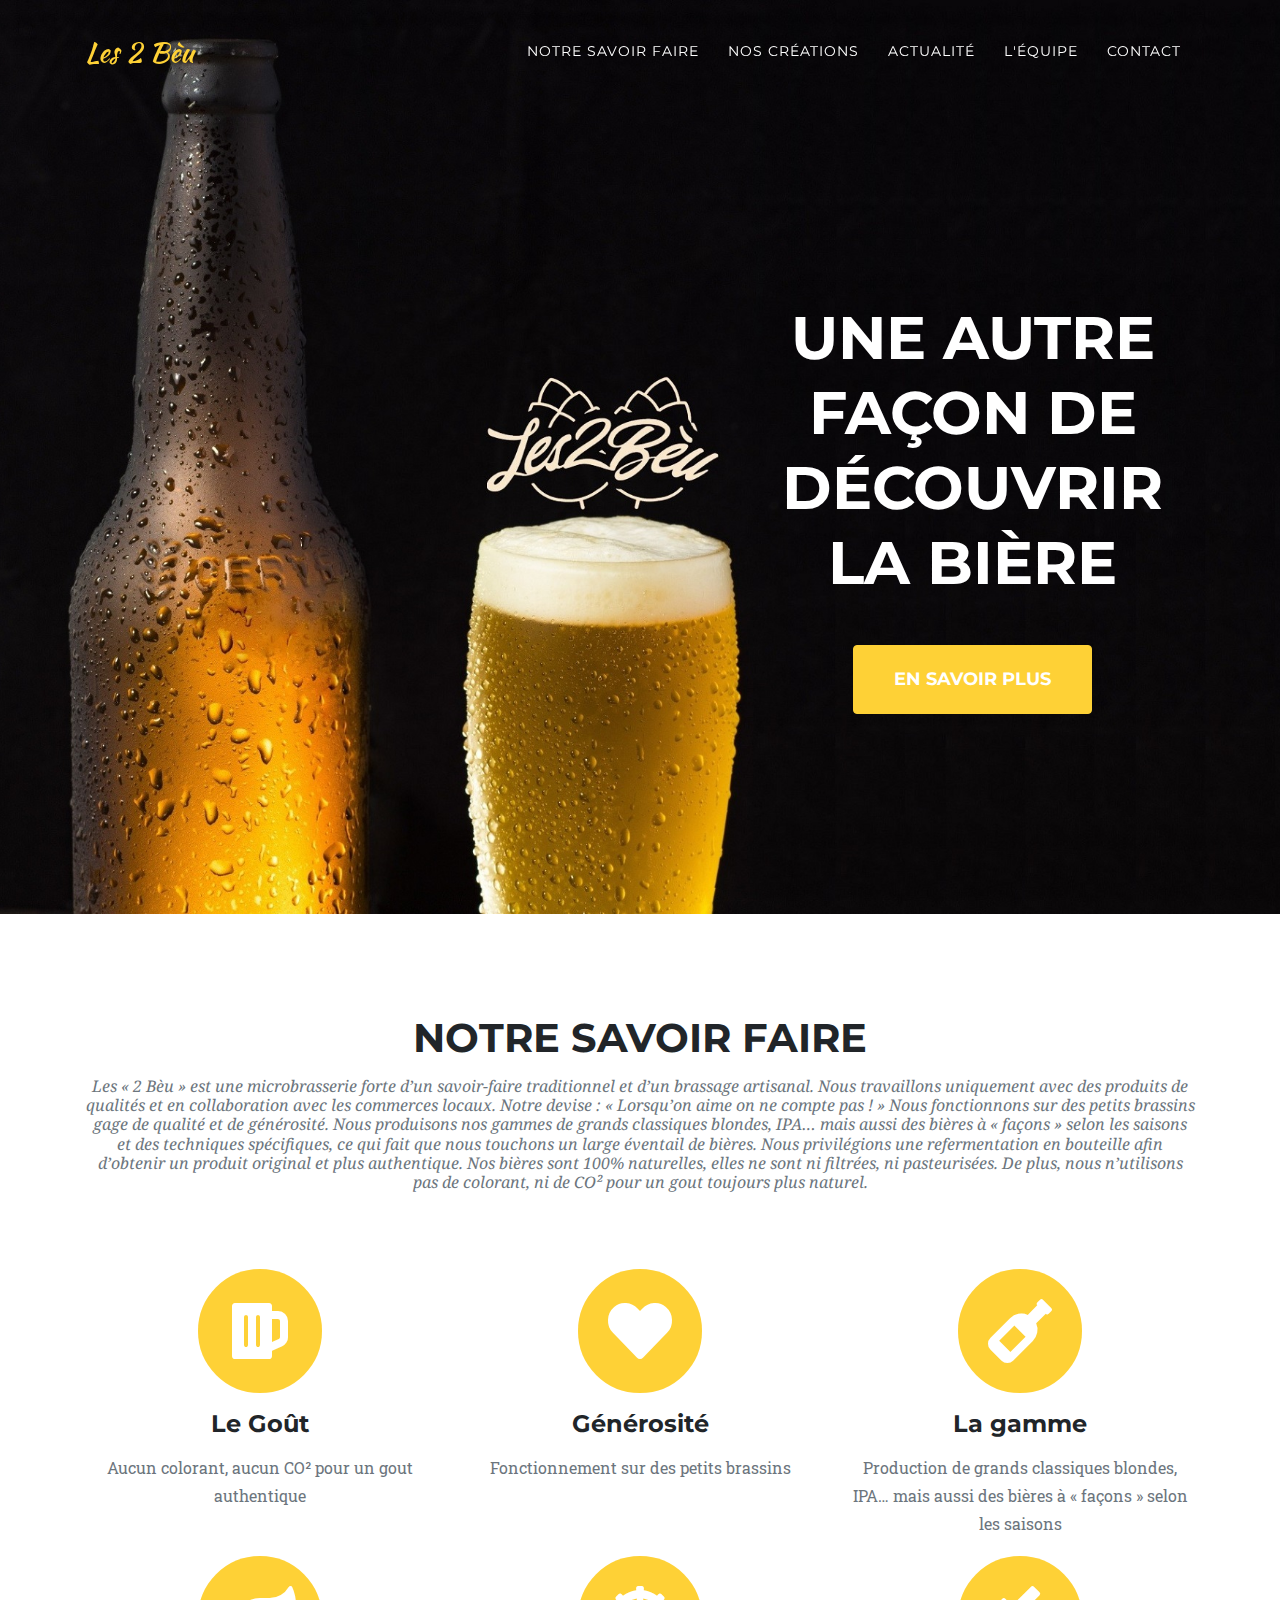
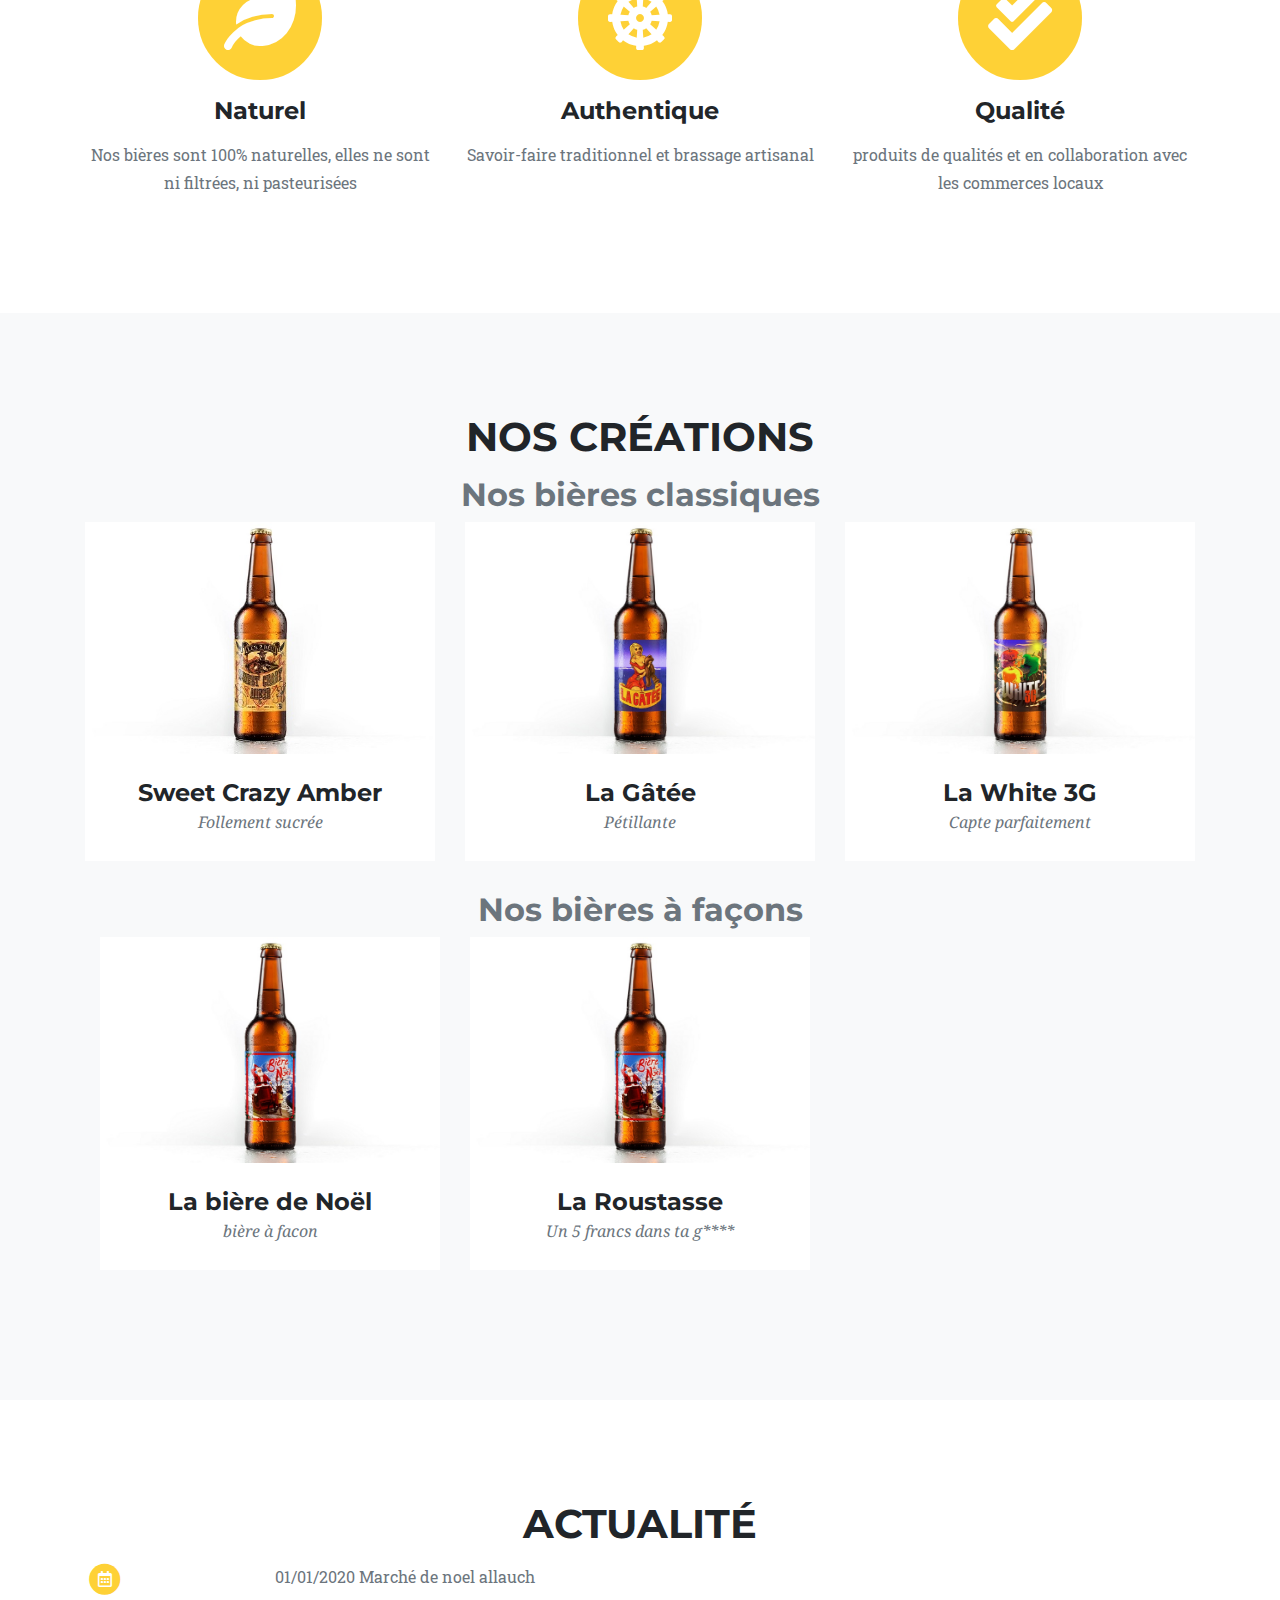
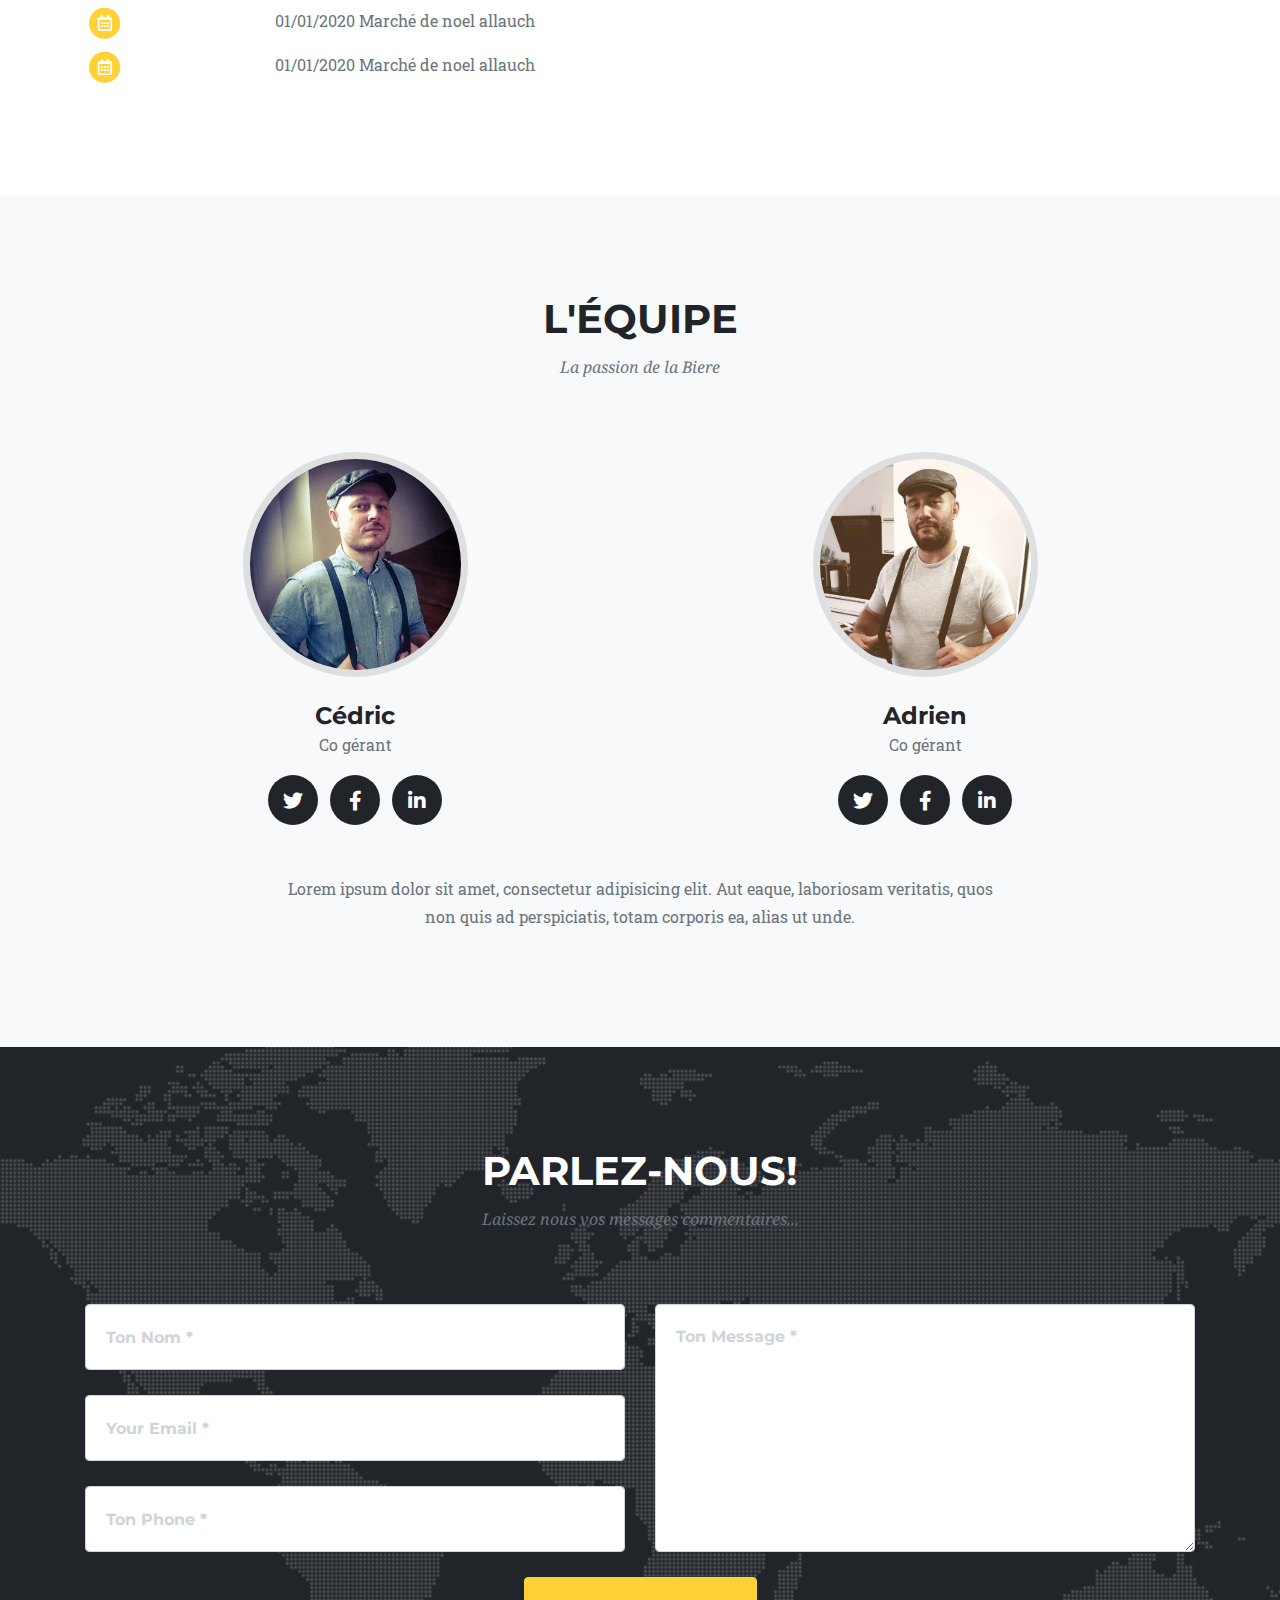
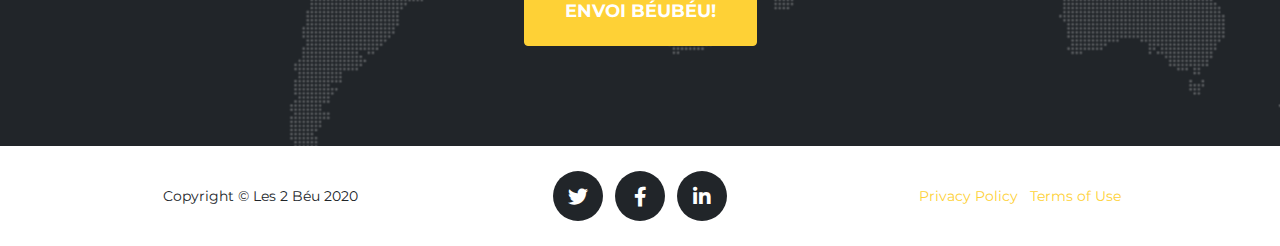
==== commit 49087989: "Add files via upload" ====
--- a/index.html
+++ b/index.html
@@ -43,9 +43,9 @@
           <li class="nav-item">
             <a class="nav-link js-scroll-trigger" href="#portfolio">Nos créations</a>
           </li>
-<!--          <li class="nav-item">
-            <a class="nav-link js-scroll-trigger" href="#about">About</a>
-          </li>-->
+          <li class="nav-item">
+            <a class="nav-link js-scroll-trigger" href="#actualite">Actualité</a>
+          </li>
           <li class="nav-item">
             <a class="nav-link js-scroll-trigger" href="#team">L'équipe</a>
           </li>
@@ -170,7 +170,7 @@
           </a>
           <div class="portfolio-caption">
             <h4>Sweet Crazy Amber</h4>
-            <p class="text-muted">sucrée caractérielle</p>
+            <p class="text-muted">Follement sucrée</p>
           </div>
         </div>
         <div class="col-md-4 col-sm-6 portfolio-item">
@@ -241,6 +241,44 @@
       </div>
     </div>
   </section>
+
+    <!-- actualisté -->
+    <section class="page-section" id="actualite">
+      <div class="container">
+        <div class="row">
+          <div class="col-lg-12 text-center">
+            <h2 class="section-heading text-uppercase">Actualité</h2>
+          </div>
+          <div class="col-md-2">
+            <span class="fa-stack fa-1x">
+              <i class="fas fa-circle fa-stack-2x text-primary"></i>
+              <i class="far fa-calendar-alt fa-stack-1x fa-inverse"></i>
+            </span>
+          </div>
+          <div class="col-md-10">
+            <p class="text-muted">01/01/2020 Marché de noel allauch</p>
+          </div>
+          <div class="col-md-2">
+            <span class="fa-stack fa-1x">
+              <i class="fas fa-circle fa-stack-2x text-primary"></i>
+              <i class="far fa-calendar-alt fa-stack-1x fa-inverse"></i>
+            </span>
+          </div>
+          <div class="col-md-10">
+            <p class="text-muted">01/01/2020 Marché de noel allauch</p>
+          </div>
+          <div class="col-md-2">
+            <span class="fa-stack fa-1x">
+              <i class="fas fa-circle fa-stack-2x text-primary"></i>
+              <i class="far fa-calendar-alt fa-stack-1x fa-inverse"></i>
+            </span>
+          </div>
+          <div class="col-md-10">
+            <p class="text-muted">01/01/2020 Marché de noel allauch</p>
+          </div>
+        </div>
+      </div>
+    </section>
 
   <!-- Team -->
   <section class="bg-light page-section" id="team">
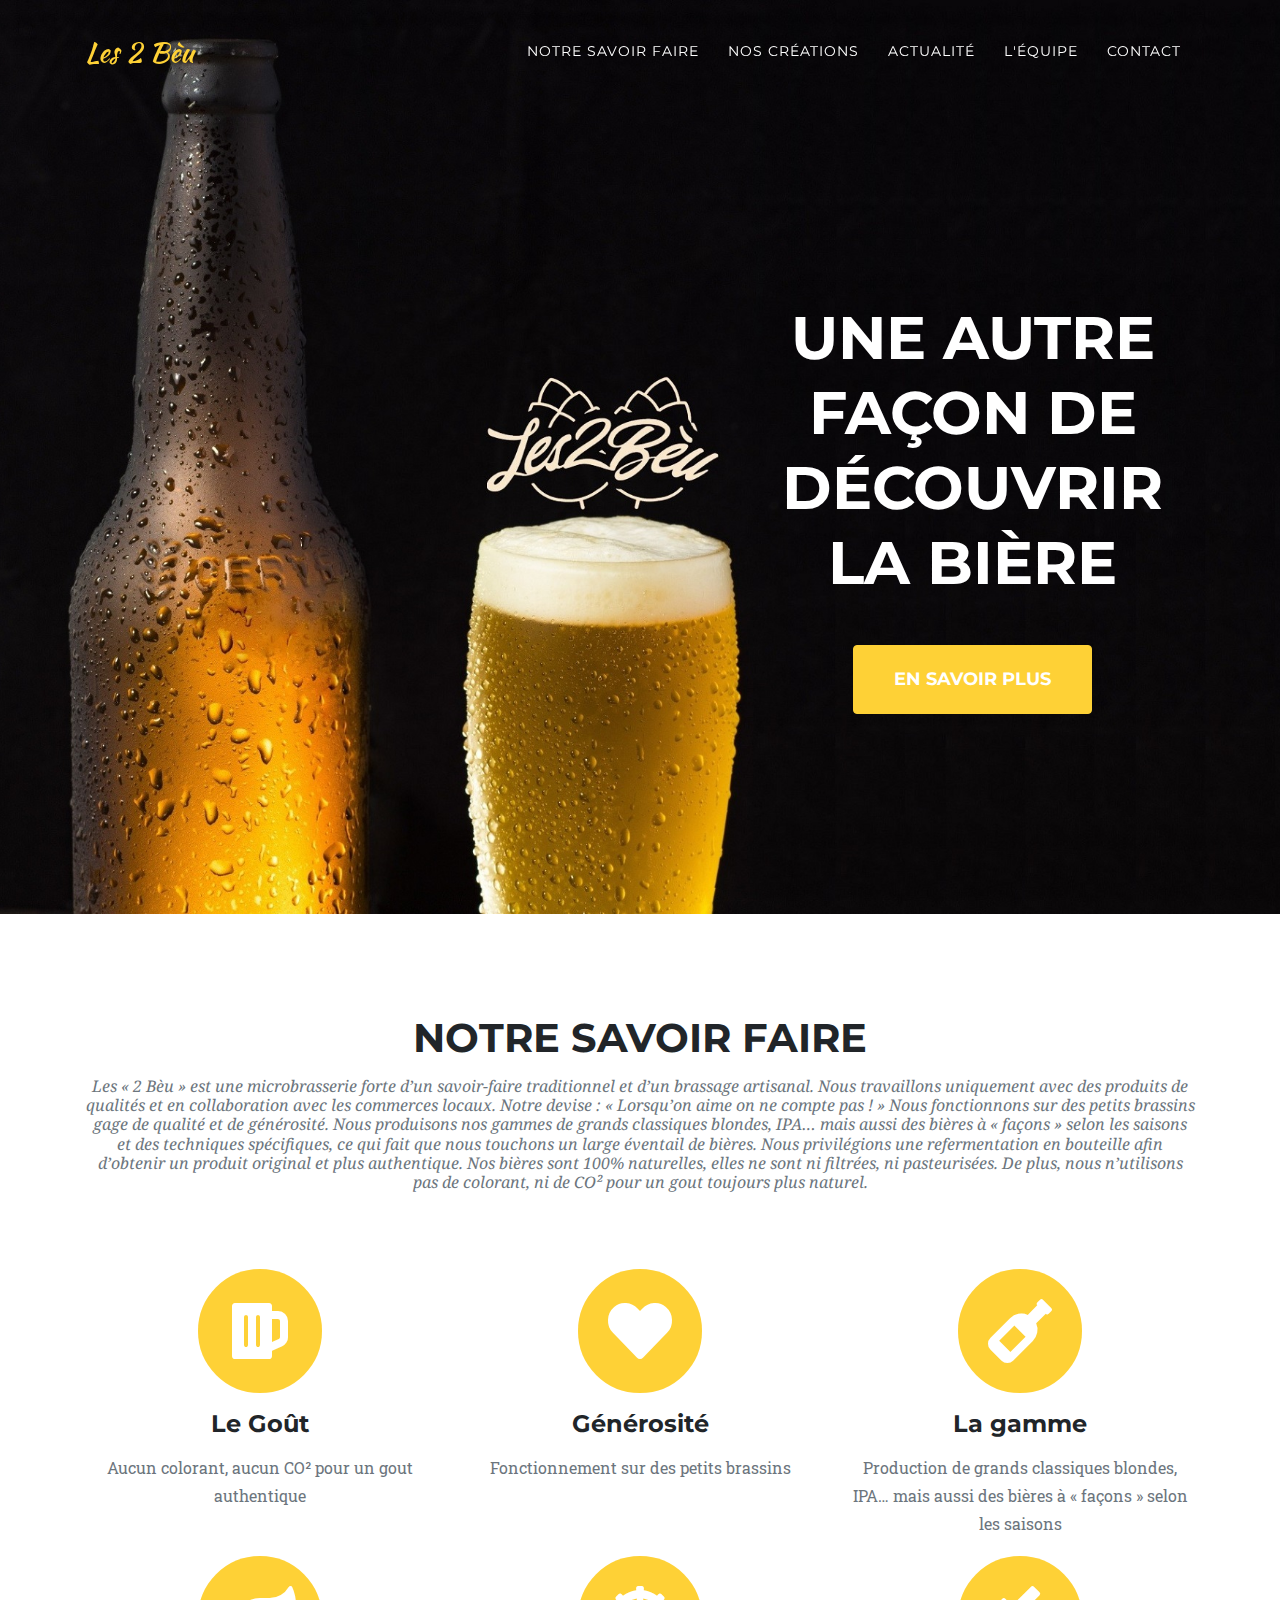
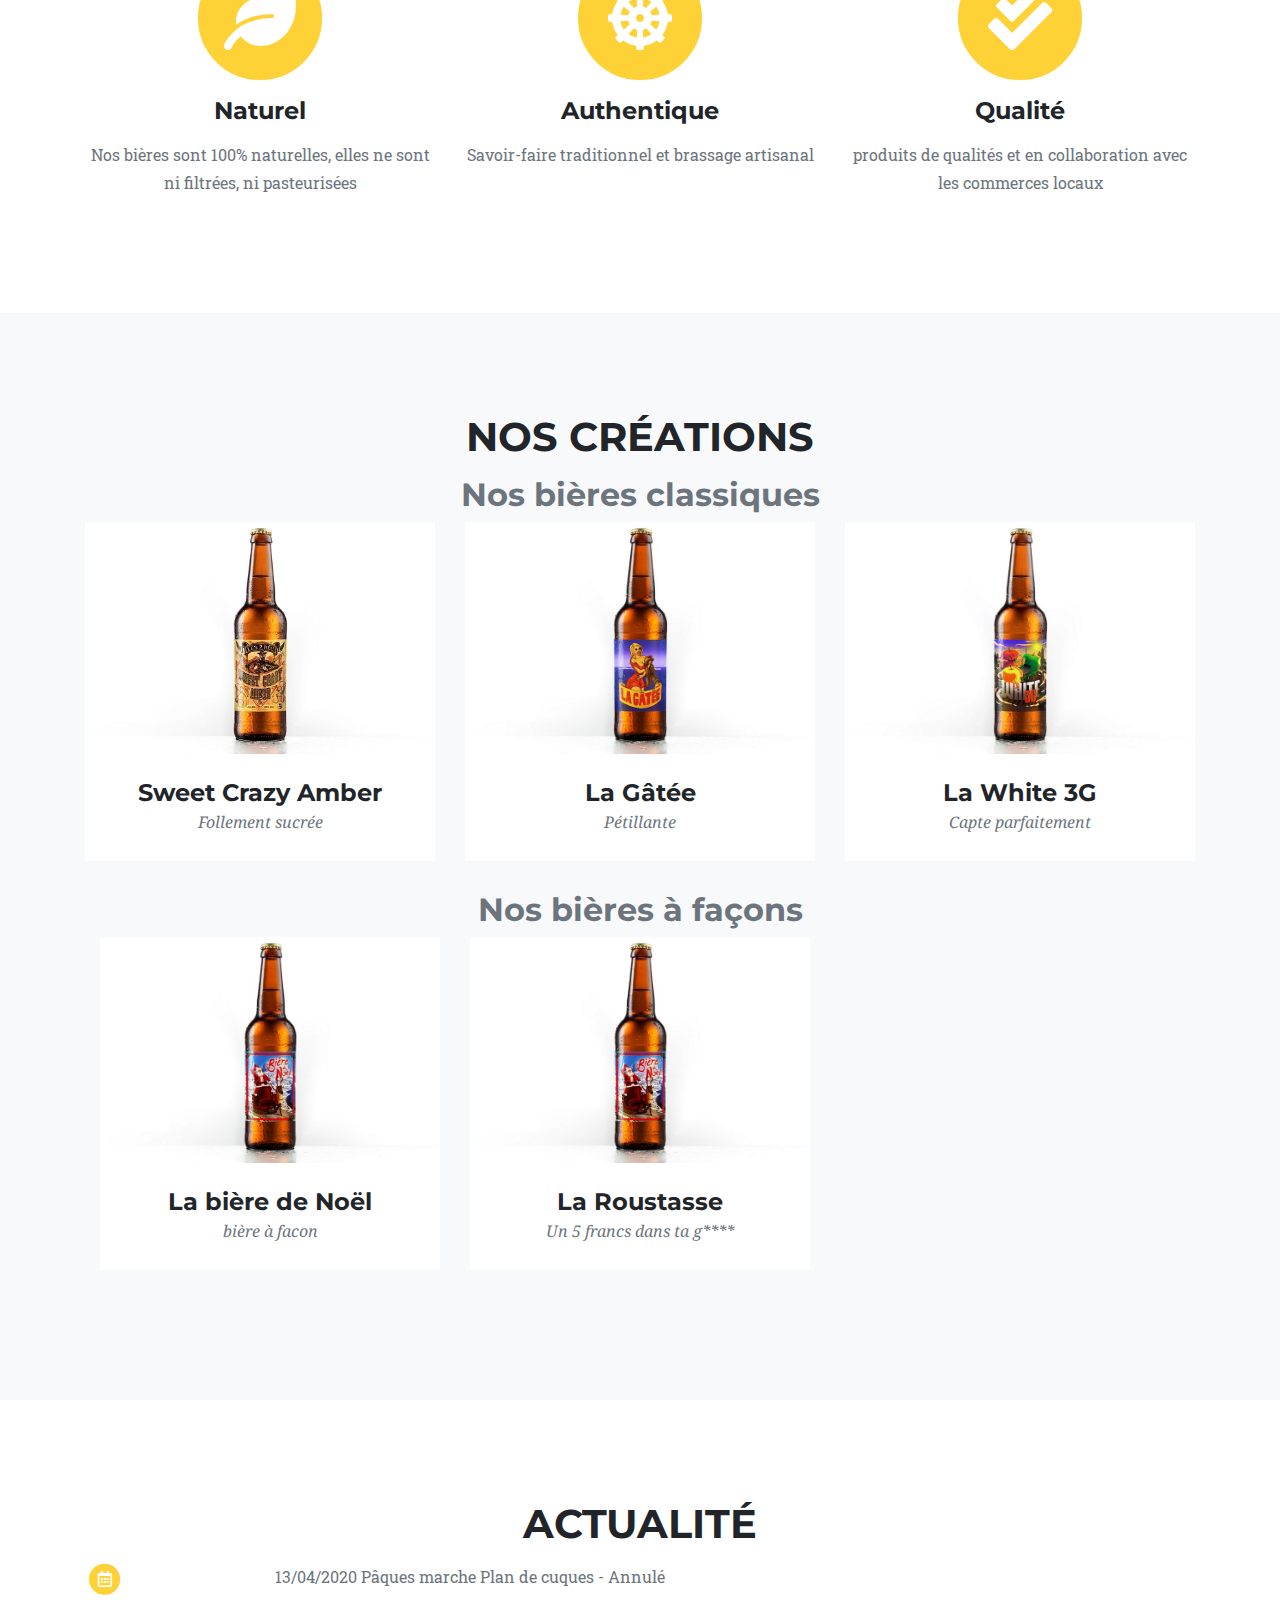
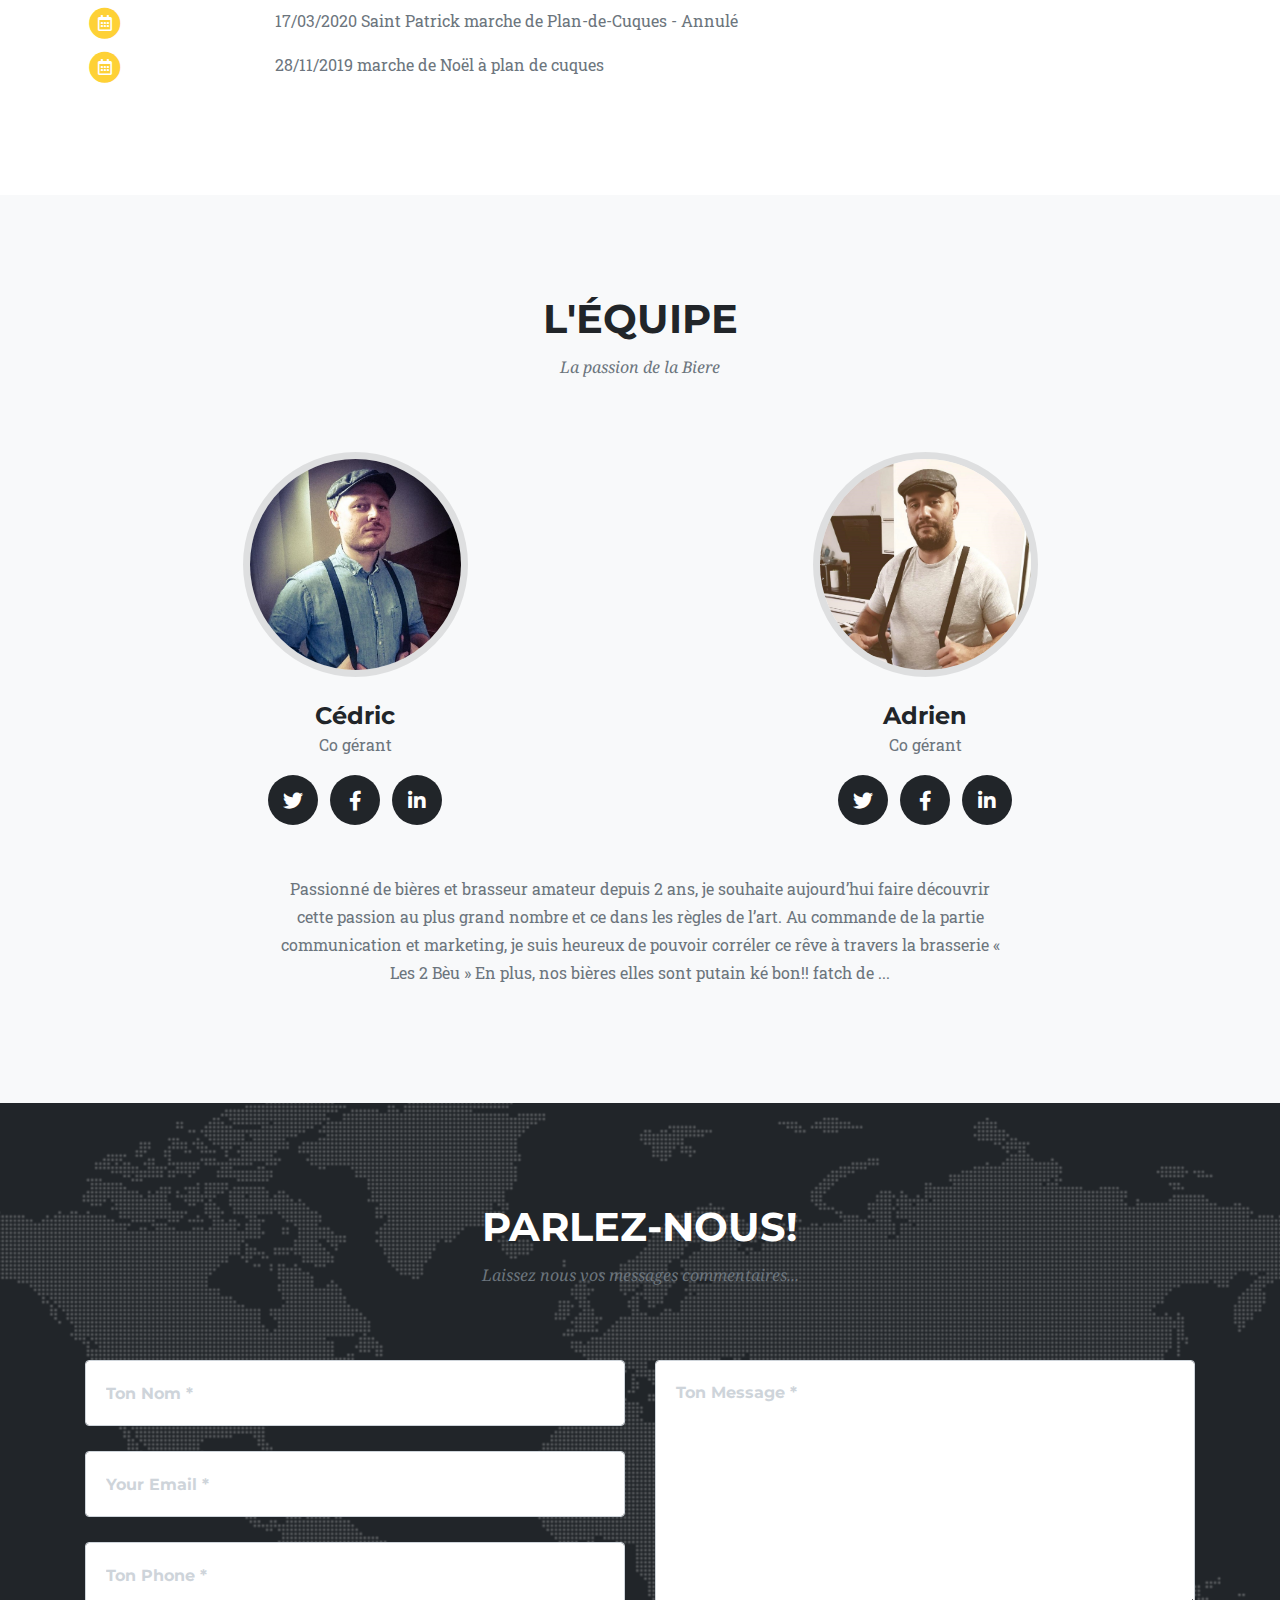
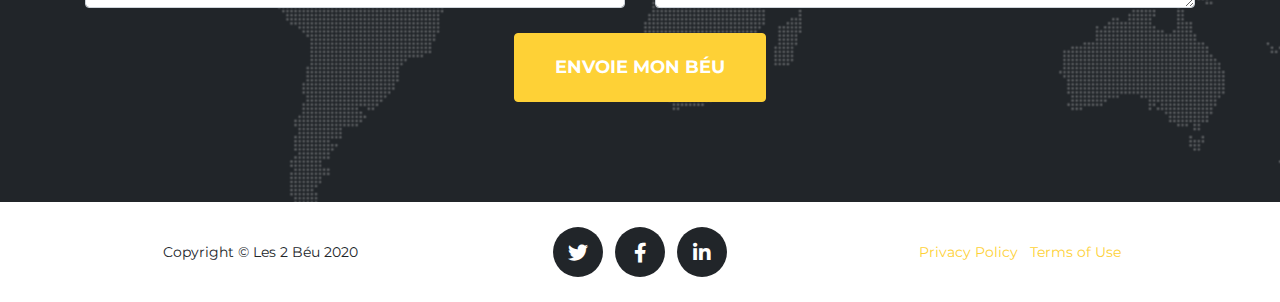
==== commit 17971a68: "Add files via upload" ====
--- a/index.html
+++ b/index.html
@@ -256,7 +256,7 @@
             </span>
           </div>
           <div class="col-md-10">
-            <p class="text-muted">01/01/2020 Marché de noel allauch</p>
+            <p class="text-muted">13/04/2020 Pâques marche Plan de cuques - Annulé </p>
           </div>
           <div class="col-md-2">
             <span class="fa-stack fa-1x">
@@ -265,7 +265,7 @@
             </span>
           </div>
           <div class="col-md-10">
-            <p class="text-muted">01/01/2020 Marché de noel allauch</p>
+            <p class="text-muted">17/03/2020 Saint Patrick marche de Plan-de-Cuques - Annulé</p>
           </div>
           <div class="col-md-2">
             <span class="fa-stack fa-1x">
@@ -274,7 +274,7 @@
             </span>
           </div>
           <div class="col-md-10">
-            <p class="text-muted">01/01/2020 Marché de noel allauch</p>
+            <p class="text-muted"> 28/11/2019 marche de Noël  à plan de cuques</p>
           </div>
         </div>
       </div>
@@ -341,7 +341,8 @@
       </div>
       <div class="row">
         <div class="col-lg-8 mx-auto text-center">
-          <p class="large text-muted">Lorem ipsum dolor sit amet, consectetur adipisicing elit. Aut eaque, laboriosam veritatis, quos non quis ad perspiciatis, totam corporis ea, alias ut unde.</p>
+          <p class="large text-muted">Passionné de bières et brasseur amateur depuis 2 ans, je souhaite aujourd’hui faire découvrir cette passion au plus grand nombre et ce dans les règles de l’art. Au commande de la partie communication et marketing, je suis heureux de pouvoir corréler ce rêve à travers la brasserie « Les 2 Bèu »
+            En plus, nos bières elles sont putain ké bon!! fatch de ...</p>
         </div>
       </div>
     </div>
@@ -383,7 +384,7 @@
               <div class="clearfix"></div>
               <div class="col-lg-12 text-center">
                 <div id="success"></div>
-                <button id="sendMessageButton" class="btn btn-primary btn-xl text-uppercase" type="submit">Envoi BéuBéu!</button>
+                <button id="sendMessageButton" class="btn btn-primary btn-xl text-uppercase" type="submit">Envoie mon béu</button>
               </div>
             </div>
           </form>
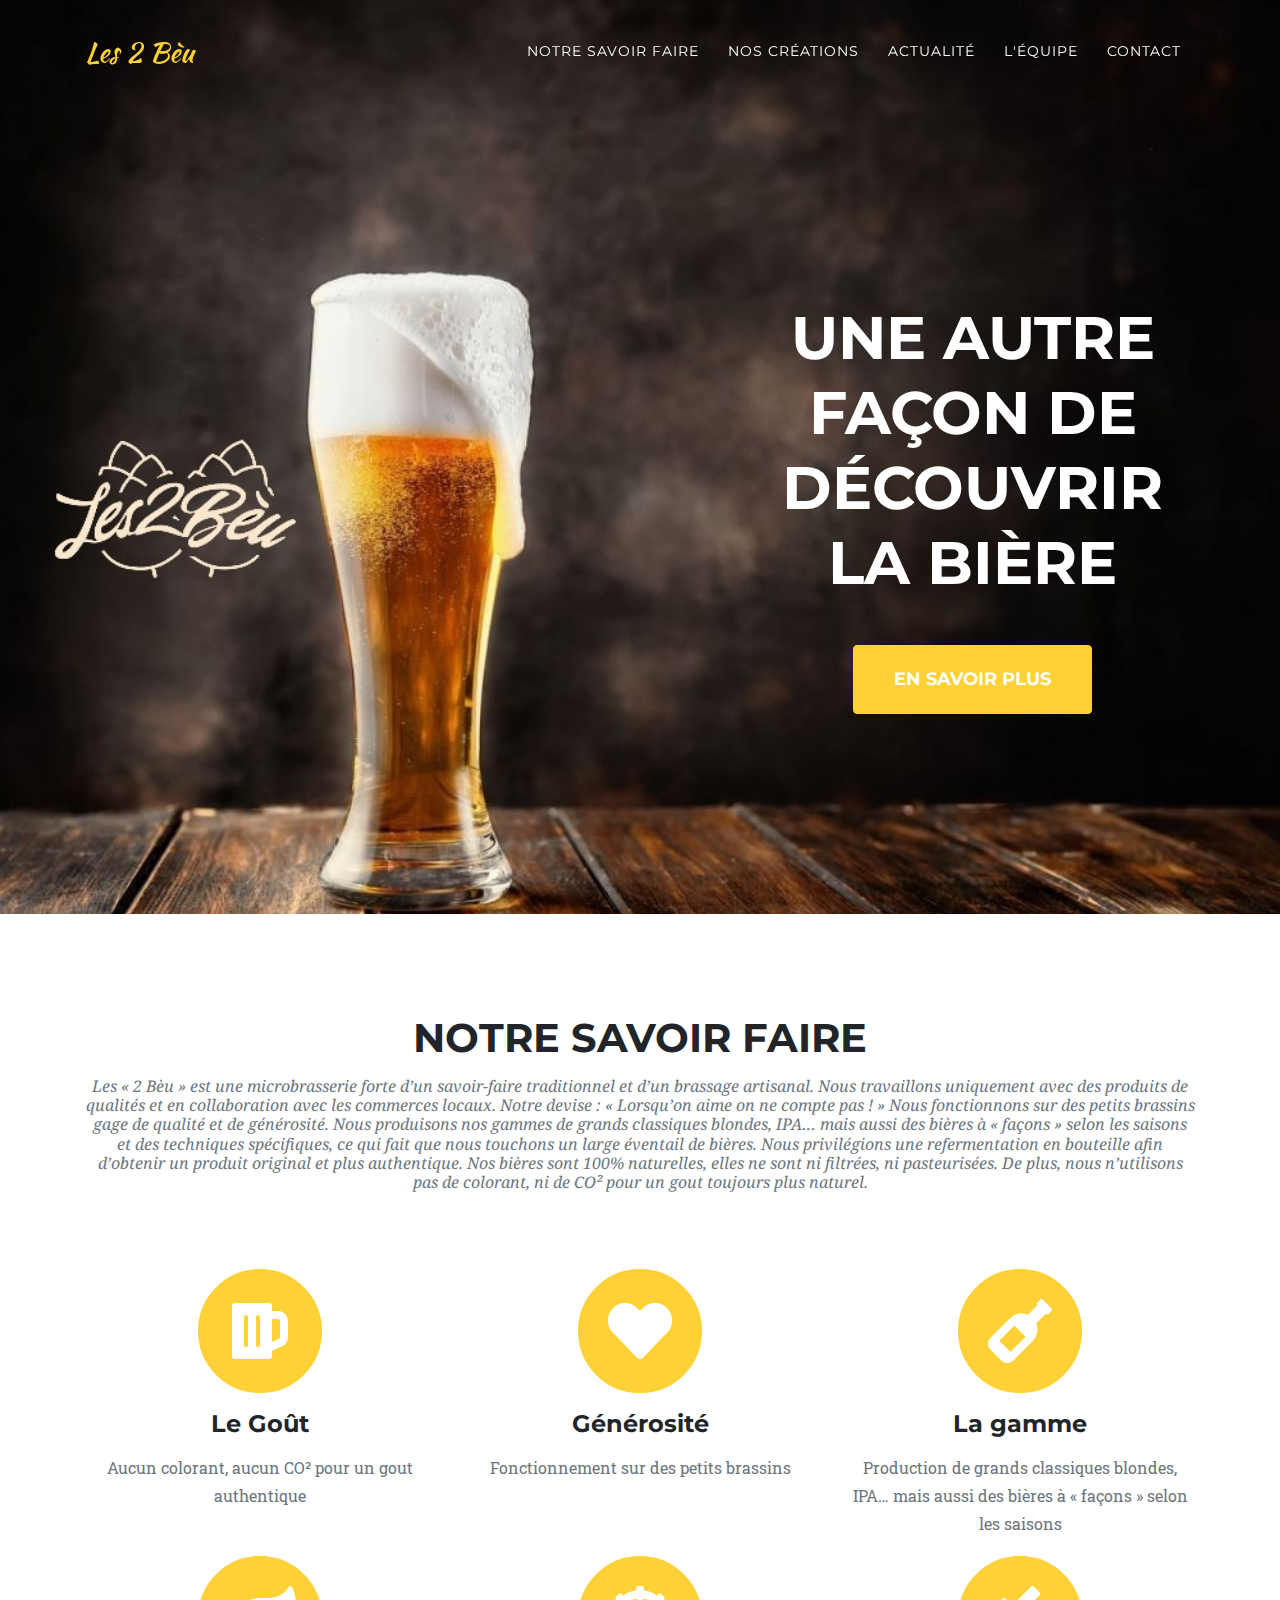
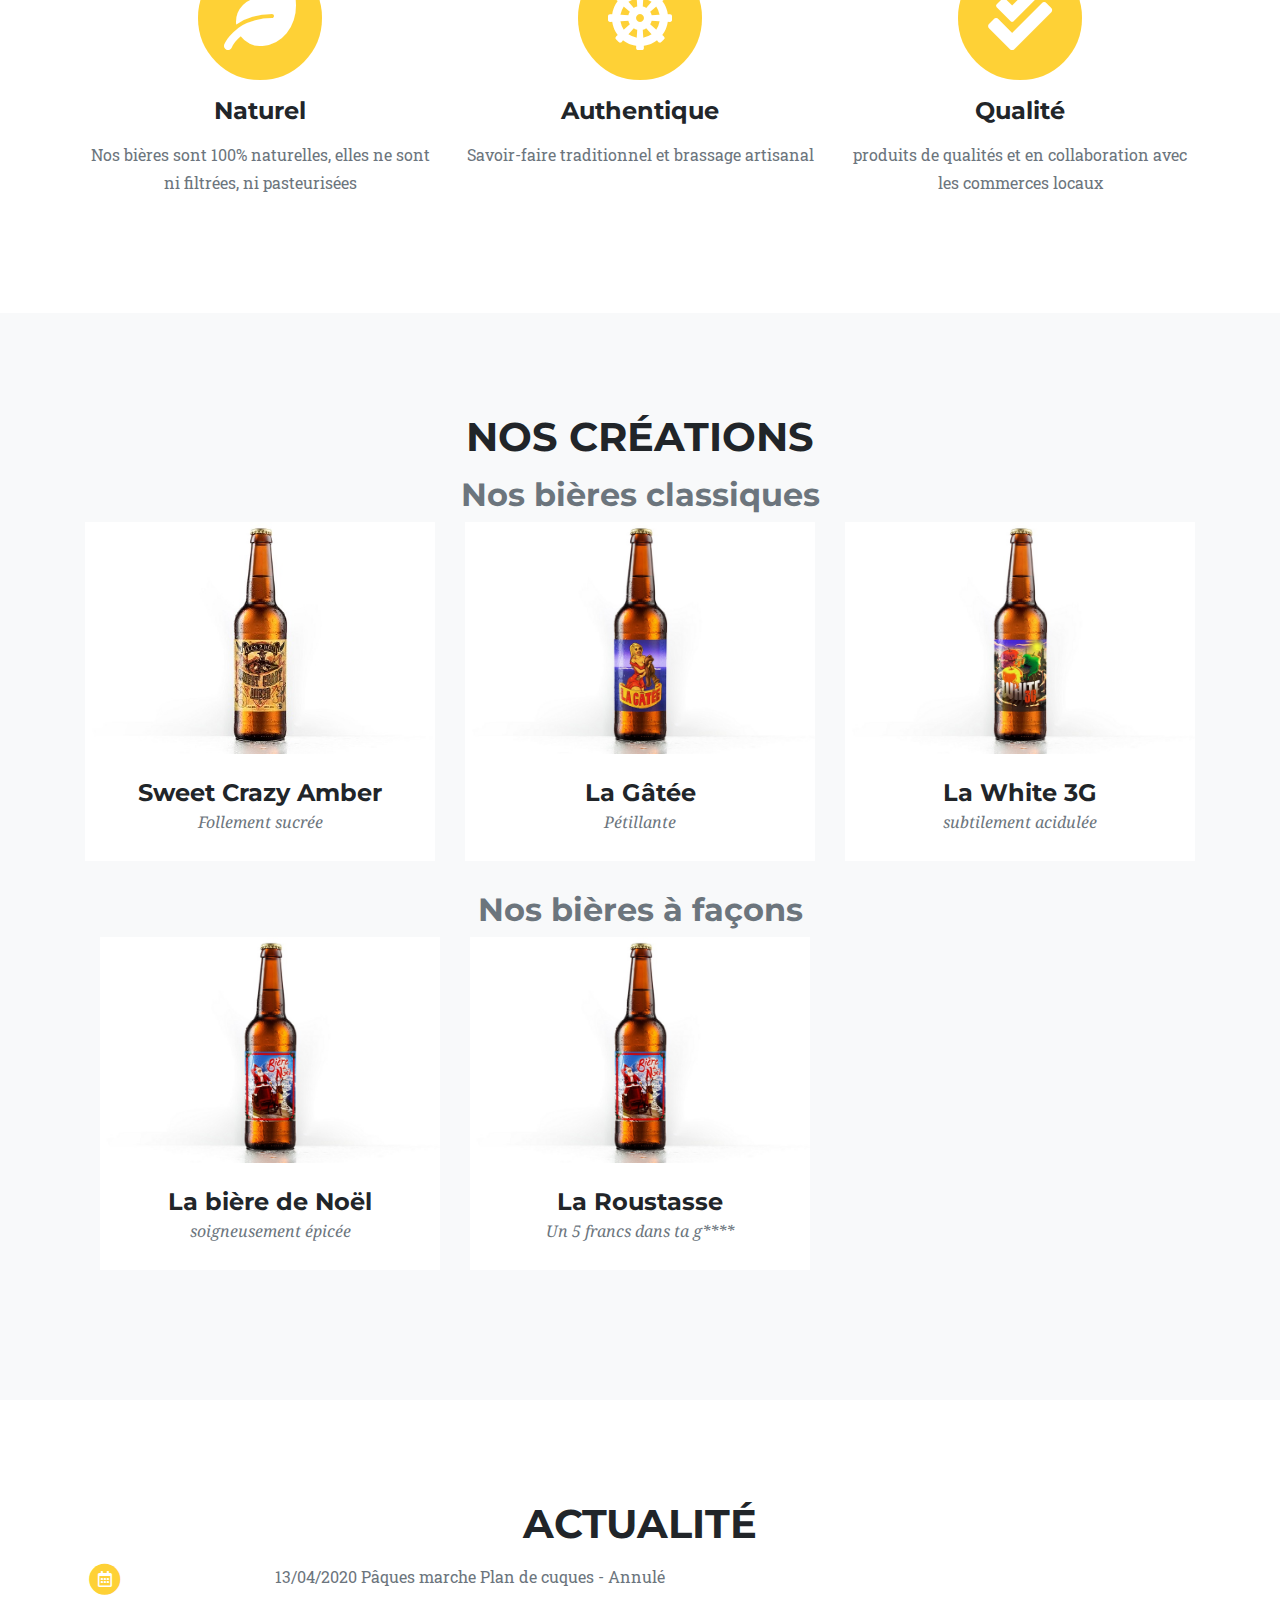
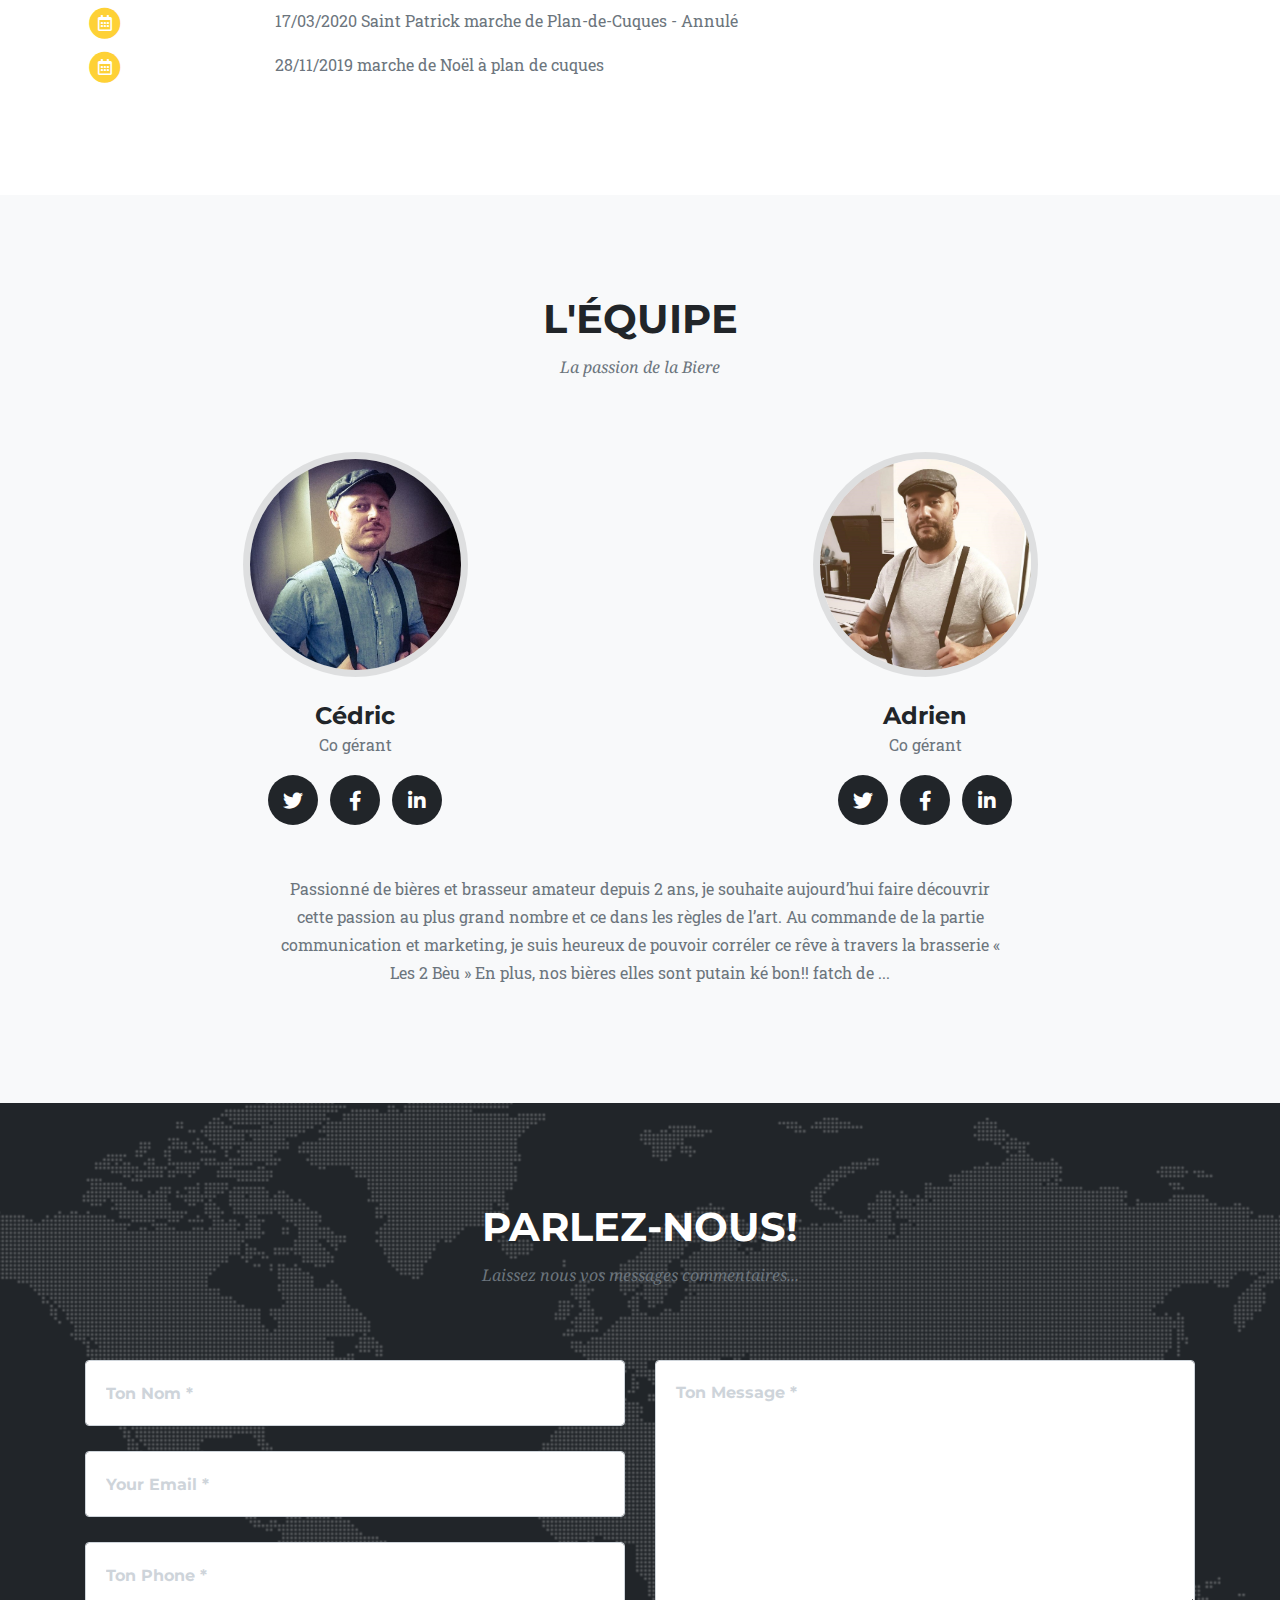
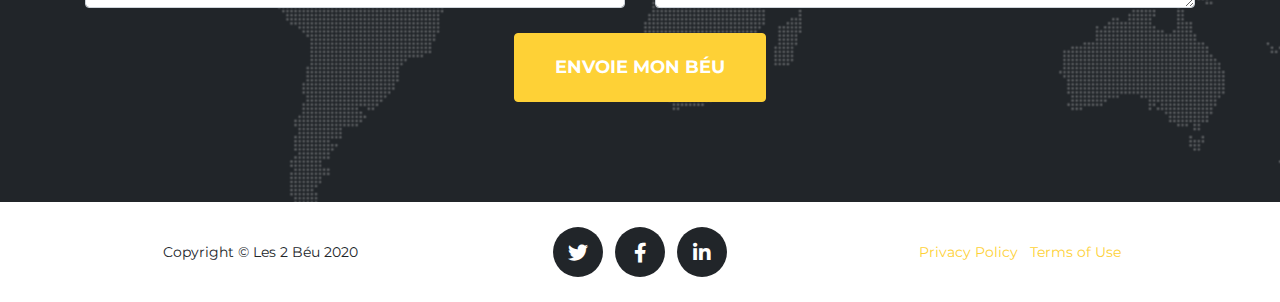
==== commit ce716234: "Add files via upload" ====
--- a/index.html
+++ b/index.html
@@ -198,7 +198,7 @@
           </a>
           <div class="portfolio-caption">
             <h4>La White 3G</h4>
-            <p class="text-muted">Capte parfaitement</p>
+            <p class="text-muted">subtilement acidulée</p>
           </div>
         </div>
 
@@ -221,7 +221,7 @@
           </a>
           <div class="portfolio-caption">
             <h4>La bière de Noël</h4>
-            <p class="text-muted">bière à facon</p>
+            <p class="text-muted">soigneusement épicée</p>
           </div>
         </div>
         <div class="col-md-4 col-sm-6 portfolio-item">
@@ -274,7 +274,7 @@
             </span>
           </div>
           <div class="col-md-10">
-            <p class="text-muted"> 28/11/2019 marche de Noël  à plan de cuques</p>
+            <p class="text-muted">28/11/2019 marche de Noël  à plan de cuques</p>
           </div>
         </div>
       </div>
@@ -504,7 +504,7 @@
               <div class="modal-body">
                 <!-- Project Details Go Here -->
                 <h2 class="text-uppercase">La bière de Noël</h2>
-                <p class="item-intro text-muted">bière à façon</p>
+                <p class="item-intro text-muted">soigneusement épicée</p>
                 <img class="img-fluid d-block mx-auto" src="img/portfolio/03-full.jpg" alt="">
                 <p>Bière ambrée qui tend sur la brune avec une amertumes cassée par les arômes et épices dont nous préservons le secret</p>
                 <button class="btn btn-primary" data-dismiss="modal" type="button"><i class="fas fa-times"></i> Fermer</button>
@@ -531,7 +531,7 @@
               <div class="modal-body">
                 <!-- Project Details Go Here -->
                 <h2 class="text-uppercase">La White 3G</h2>
-                <p class="item-intro text-muted">Capte parfaitement</p>
+                <p class="item-intro text-muted">subtilement acidulée</p>
                 <img class="img-fluid d-block mx-auto" src="img/portfolio/04-full.jpg" alt="">
                 <p>Une bière Blanche aux notes de pommes légèrement caramélisées, sucrée avec une pointe d'acidité en fin de bouche.</p>
                 <button class="btn btn-primary" data-dismiss="modal" type="button"><i class="fas fa-times"></i> Fermer</button>
